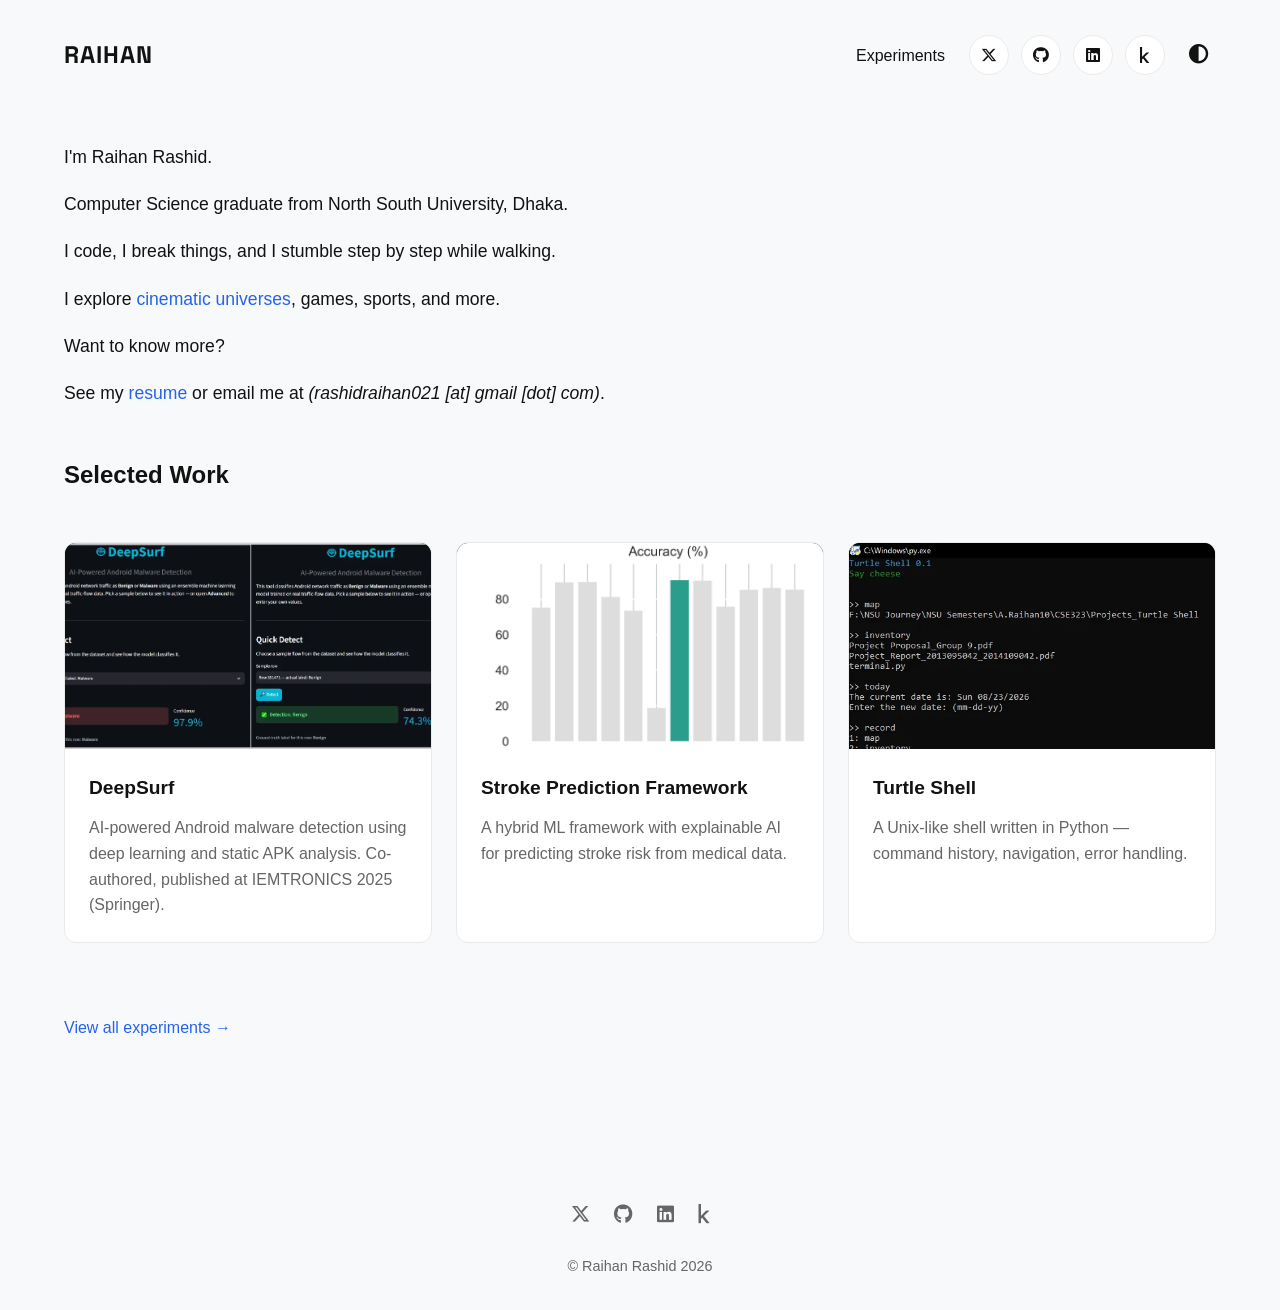
==== index.html @ 79a95715 "Fix mobile browsers forcing dark mode - Add color-scheme and theme-color meta tags (removed accident" ====
<!DOCTYPE html>
<html lang="en">
<head>
  <meta charset="UTF-8">
  <meta name="viewport" content="width=device-width, initial-scale=1.0, viewport-fit=cover">
  <title>Raihan Rashid</title>
  
  <!-- Preload important resources -->
  <link rel="preload" href="styles.css?v=3.4" as="style">
  <link rel="preload" href="script.js?v=3.4" as="script">
  
  <!-- Stylesheets -->
  <link rel="stylesheet" href="styles.css?v=3.4">
  <link rel="stylesheet" href="https://cdnjs.cloudflare.com/ajax/libs/font-awesome/6.5.0/css/all.min.css">
  <link rel="preconnect" href="https://fonts.googleapis.com">
  <link rel="preconnect" href="https://fonts.gstatic.com" crossorigin>
  <link href="https://fonts.googleapis.com/css2?family=Space+Grotesk:wght@500;700&display=swap" rel="stylesheet">
  
  <!-- Favicon -->
  <link rel="icon" href="tabphoto.ico" type="image/x-icon">
  
  <!-- Tell mobile browsers this site manages its own light/dark theme -->
  <meta name="color-scheme" content="light dark">
  <meta name="theme-color" id="themeColorMeta" content="#f8f9fa">
  
  <!-- Prevent telephone number detection -->
  <meta name="format-detection" content="telephone=no">
</head>
<body>
  <div class="space-bg" id="spaceBg"></div>
  
  <div class="container">
    <header>
      <div class="header-content">
        <div class="logo-wordmark" onclick="goToHome()">RAIHAN</div>
      </div>
      
      <div class="header-right">
        <nav class="desktop-nav">
          <a href="experiments.html" class="nav-link" data-value="Experiments">Experiments</a>
        </nav>
        
        <div class="header-controls">
          <div class="social-links-header">
            <a href="https://x.com/Obsraihan" target="_blank" class="social-link"><i class="fab fa-x-twitter"></i></a>
            <a href="https://github.com/rashidraihan" target="_blank" class="social-link"><i class="fab fa-github"></i></a>
            <a href="https://www.linkedin.com/in/rashidraihan021/" target="_blank" class="social-link"><i class="fab fa-linkedin"></i></a>
            <a href="https://kaggle.com/raihanrashid021" target="_blank" class="social-link"><i class="fab fa-kaggle"></i></a>
          </div>
          
          <div class="theme-toggle" onclick="toggleTheme()">
            <i class="fas fa-adjust"></i>
          </div>
          
          <div class="mobile-menu-toggle" onclick="toggleMobileMenu()">
            <span></span>
            <span></span>
          </div>
        </div>
      </div>
    </header>

    <div class="mobile-nav" id="mobileNav">
      <div class="mobile-nav-content">
        <a href="experiments.html" class="nav-link" data-value="Experiments">Experiments</a>
        
        <div class="mobile-nav-footer">
          <a href="https://x.com/Obsraihan" target="_blank" class="cartoon-icon"><i class="fab fa-x-twitter"></i></a>
          <a href="https://github.com/rashidraihan" target="_blank" class="cartoon-icon"><i class="fab fa-github"></i></a>
          <a href="https://www.linkedin.com/in/rashidraihan021/" target="_blank" class="cartoon-icon"><i class="fab fa-linkedin"></i></a>
          <a href="https://kaggle.com/raihanrashid021" target="_blank" class="cartoon-icon"><i class="fab fa-kaggle"></i></a>
        </div>
      </div>
    </div>

    <main>
      <div class="intro">
        <p>I'm Raihan Rashid.</p>
        <p>Computer Science graduate from North South University, Dhaka.</p>
        <p>I code, I break things, and I stumble step by step while walking.</p>
        <p>I explore <a href="https://letterboxd.com/Wraihentine/" target="_blank">cinematic universes</a>, games, sports, and more.</p>
        <p>Want to know more?</p> 
        <p>See my <a href="doc/rashid+raihan+resume.pdf">resume</a> or email me at <i>(rashidraihan021 [at] gmail [dot] com)</i>.</p>
      </div>

      <h2 class="section-title">Selected Work</h2>
      <div class="experiments-grid">
        <a href="https://github.com/rashidraihan/DeepSurf-AI-powered-Android-Malware-Detection" target="_blank" class="experiment-card">
          <div class="experiment-image"><img src="images/projects/deepsurf.png" alt="DeepSurf live demo detecting Android malware and benign traffic"></div>
          <div class="experiment-body">
            <h3 class="experiment-title">DeepSurf</h3>
            <p class="experiment-description">AI-powered Android malware detection using deep learning and static APK analysis. Co-authored, published at IEMTRONICS 2025 (Springer).</p>
          </div>
        </a>

        <a href="https://github.com/rashidraihan/Hybrid-Explainable-Framework-for-Stroke-Prediction" target="_blank" class="experiment-card">
          <div class="experiment-image"><img src="images/projects/stroke-prediction.png" alt="Model accuracy comparison chart for the stroke prediction framework"></div>
          <div class="experiment-body">
            <h3 class="experiment-title">Stroke Prediction Framework</h3>
            <p class="experiment-description">A hybrid ML framework with explainable AI for predicting stroke risk from medical data.</p>
          </div>
        </a>

        <a href="https://github.com/rashidraihan/Turtle-Shell" target="_blank" class="experiment-card">
          <div class="experiment-image"><img src="images/projects/turtle-shell.png" alt="Turtle Shell terminal session showing commands in use"></div>
          <div class="experiment-body">
            <h3 class="experiment-title">Turtle Shell</h3>
            <p class="experiment-description">A Unix-like shell written in Python — command history, navigation, error handling.</p>
          </div>
        </a>
      </div>
      <a href="experiments.html" class="view-all-link">View all experiments &rarr;</a>
    </main>
  </div>

  <footer>
    <div class="social-links-footer">
      <a href="https://x.com/Obsraihan" target="_blank" class="cartoon-icon"><i class="fab fa-x-twitter"></i></a>
      <a href="https://github.com/rashidraihan" target="_blank" class="cartoon-icon"><i class="fab fa-github"></i></a>
      <a href="https://www.linkedin.com/in/rashidraihan021/" target="_blank" class="cartoon-icon"><i class="fab fa-linkedin"></i></a>
      <a href="https://kaggle.com/raihanrashid021" target="_blank" class="cartoon-icon"><i class="fab fa-kaggle"></i></a>
    </div>
    <p>&copy; Raihan Rashid 2026</p>
  </footer>

  <script src="script.js?v=3.4"></script>
</body>
</html>
---- styles.css ----
:root {
  --light-bg: #f8f9fa;
  --dark-bg: #0a0a14;
  --light-text: #121212;
  --dark-text: #e0e0e0;
  --accent: #2563eb;
  --accent-dark: #3dd68c;
  --card-light: #ffffff;
  --card-dark: #151522;
  --transition: all 0.3s ease;
}

* {
  margin: 0;
  padding: 0;
  box-sizing: border-box;
}

body {
  font-family: 'Inter', -apple-system, BlinkMacSystemFont, 'Segoe UI', Roboto, sans-serif;
  background-color: var(--light-bg);
  color: var(--light-text);
  transition: var(--transition);
  line-height: 1.6;
  overflow-x: hidden;
}

body.dark {
  background-color: var(--dark-bg);
  color: var(--dark-text);
}

.container {
  max-width: 1200px;
  margin: 0 auto;
  padding: 0 1.5rem;
}

/* Header */
header {
  display: flex;
  justify-content: space-between;
  align-items: center;
  padding: 2rem 0;
  position: relative;
}

.header-content {
  display: flex;
  align-items: center;
  gap: 1.5rem;
}

.logo-wordmark {
  font-family: 'Space Grotesk', -apple-system, sans-serif;
  font-size: 1.5rem;
  font-weight: 700;
  letter-spacing: 0.04em;
  cursor: pointer;
  color: var(--light-text);
  transition: var(--transition);
}

body.dark .logo-wordmark {
  color: var(--dark-text);
}

.logo-wordmark:hover {
  color: var(--accent);
}

body.dark .logo-wordmark:hover {
  color: var(--accent-dark);
}

.name-title h1 {
  font-size: 1.8rem;
  font-weight: 700;
  margin-bottom: 0.25rem;
}

.name-title p {
  font-family: 'Fira Code', monospace;
  color: #666;
  font-size: 0.9rem;
}

body.dark .name-title p {
  color: #aaa;
}

.header-right {
  display: flex;
  align-items: center;
  gap: 1.5rem;
}

/* Desktop Navigation */
.desktop-nav {
  display: flex;
  gap: 1.5rem;
}

.desktop-nav .nav-link {
  text-decoration: none;
  color: var(--light-text);
  font-weight: 500;
  transition: var(--transition);
  position: relative;
  padding: 0.5rem 0;
  min-width: 80px;
  text-align: center;
  display: inline-block;
}

body.dark .desktop-nav .nav-link {
  color: var(--dark-text);
}

.desktop-nav .nav-link:after {
  content: '';
  position: absolute;
  bottom: 0;
  left: 0;
  width: 0;
  height: 2px;
  background-color: var(--accent);
  transition: var(--transition);
}

body.dark .desktop-nav .nav-link:after {
  background-color: var(--accent-dark);
}

.desktop-nav .nav-link:hover:after {
  width: 100%;
}

/* Active page indicator */
.desktop-nav .nav-link.active {
  color: var(--accent) !important;
}

body.dark .desktop-nav .nav-link.active {
  color: var(--accent-dark) !important;
}

.desktop-nav .nav-link.active:after {
  width: 100% !important;
}

/* Header Controls */
.header-controls {
  display: flex;
  align-items: center;
  gap: 1rem;
}

.social-links-header {
  display: flex;
  gap: 0.75rem;
}

.mobile-menu-toggle {
  display: none;
  cursor: pointer;
  flex-direction: column;
  justify-content: center;
  gap: 5px;
  width: 24px;
  height: 24px;
  position: relative;
  z-index: 1001;
}

.mobile-menu-toggle span {
  display: block;
  height: 2px;
  width: 100%;
  background-color: var(--light-text);
  transition: var(--transition);
  transform-origin: center;
}

body.dark .mobile-menu-toggle span {
  background-color: var(--dark-text);
}

.mobile-menu-toggle.active span:nth-child(1) {
  transform: translateY(7px) rotate(45deg);
}

.mobile-menu-toggle.active span:nth-child(2) {
  transform: translateY(-7px) rotate(-45deg);
}

/* Mobile Navigation */
.mobile-nav {
  display: none;
  position: fixed;
  top: 0;
  left: 0;
  width: 100%;
  height: 100%;
  background-color: var(--card-light);
  z-index: 999;
  flex-direction: column;
  justify-content: center;
  align-items: center;
  padding: 2rem;
}

body.dark .mobile-nav {
  background-color: #000;
}

.mobile-nav.active {
  display: flex;
}

.mobile-nav-content {
  display: flex;
  flex-direction: column;
  gap: 2.5rem;
  text-align: center;
  width: 100%;
  max-width: 300px;
}

.mobile-nav .nav-link {
  font-size: 1.8rem;
  font-weight: 600;
  text-decoration: none;
  color: var(--light-text);
  transition: var(--transition);
  padding: 1rem 2rem;
  position: relative;
}

body.dark .mobile-nav .nav-link {
  color: var(--dark-text);
}

.mobile-nav .nav-link:hover {
  color: var(--accent);
}

body.dark .mobile-nav .nav-link:hover {
  color: var(--accent-dark);
}

.mobile-nav-footer {
  display: flex;
  justify-content: center;
  gap: 1.5rem;
  margin-top: 3rem;
  padding-top: 2rem;
  border-top: 1px solid #eaeaea;
  width: 100%;
  max-width: 300px;
}

body.dark .mobile-nav-footer {
  border-top: 1px solid #333;
}

.mobile-nav-footer a {
  color: #666;
  font-size: 1.5rem;
  text-decoration: none;
  transition: var(--transition);
}

body.dark .mobile-nav-footer a {
  color: #888;
}

.mobile-nav-footer a:hover {
  color: var(--accent);
}

body.dark .mobile-nav-footer a:hover {
  color: var(--accent-dark);
}

/* Theme Toggle */
.theme-toggle {
  cursor: pointer;
  font-size: 1.2rem;
  padding: 0.5rem;
  border-radius: 50%;
  transition: var(--transition);
}

.theme-toggle:hover {
  background-color: rgba(0, 0, 0, 0.05);
}

body.dark .theme-toggle:hover {
  background-color: rgba(255, 255, 255, 0.05);
}

/* Main content */
main {
  padding: 2rem 0;
  min-height: 60vh;
}

.intro {
  max-width: 700px;
  margin-bottom: 3rem;
}

.intro p {
  margin-bottom: 1.2rem;
  font-size: 1.1rem;
}

.intro a {
  color: var(--accent);
  text-decoration: none;
  transition: var(--transition);
  position: relative;
}

body.dark .intro a {
  color: var(--accent-dark);
}

.intro a:after {
  content: '';
  position: absolute;
  bottom: -2px;
  left: 0;
  width: 0;
  height: 1px;
  background-color: var(--accent);
  transition: var(--transition);
}

body.dark .intro a:after {
  background-color: var(--accent-dark);
}

.intro a:hover:after {
  width: 100%;
}

/* Social links */
.social-links-header .social-link {
  display: flex;
  align-items: center;
  justify-content: center;
  width: 40px;
  height: 40px;
  border-radius: 50%;
  background-color: var(--card-light);
  color: var(--light-text);
  transition: var(--transition);
  text-decoration: none;
  border: 1px solid #eaeaea;
}

body.dark .social-links-header .social-link {
  background-color: var(--card-dark);
  border-color: #2a2a3a;
  color: var(--dark-text);
}

.social-links-header .social-link:hover {
  transform: translateY(-2px);
  background-color: var(--accent-dark);
  color: white;
  border-color: var(--accent-dark);
}

body.dark .social-links-header .social-link:hover {
  background-color: var(--accent);
  border-color: var(--accent);
}

/* Footer */
footer {
  text-align: center;
  padding: 2rem 0;
  margin-top: 4rem;
  color: #666;
  font-size: 0.9rem;
}

body.dark footer {
  color: #888;
}

.social-links-footer {
  display: flex;
  justify-content: center;
  gap: 1.5rem;
  margin-bottom: 1.5rem;
}

/* Footer social links (no transitions, no borders) */
.social-links-footer a {
  color: #666;
  font-size: 1.2rem;
  text-decoration: none;
}

body.dark .social-links-footer a {
  color: #888;
}

.social-links-footer a:hover {
  color: var(--accent);
}

body.dark .social-links-footer a:hover {
  color: var(--accent-dark);
}

/* Space background elements */
.space-bg {
  position: fixed;
  top: 0;
  left: 0;
  width: 100%;
  height: 100%;
  z-index: -1;
  pointer-events: none;
}

.star {
  position: absolute;
  background-color: white;
  border-radius: 50%;
  opacity: 0;
  animation: twinkle 5s infinite;
}

body.dark .star {
  opacity: 0.3;
}

@keyframes twinkle {
  0%, 100% { opacity: 0.15; }
  50% { opacity: 0.6; }
}

/* Homepage Selected Work section */
.section-title {
  font-size: 1.5rem;
  font-weight: 600;
  margin-bottom: 1.5rem;
}

.view-all-link {
  display: inline-block;
  margin-top: 1.5rem;
  margin-bottom: 2rem;
  color: var(--accent);
  text-decoration: none;
  font-weight: 500;
  transition: var(--transition);
}

body.dark .view-all-link {
  color: var(--accent-dark);
}

.view-all-link:hover {
  opacity: 0.75;
}

/* Page title styles */
.page-title {
  font-size: 2.5rem;
  font-weight: 700;
  margin-bottom: 2rem;
  position: relative;
  display: inline-block;
}

.page-title:after {
  content: '';
  position: absolute;
  bottom: -10px;
  left: 0;
  width: 60%;
  height: 4px;
  background-color: var(--accent);
  border-radius: 2px;
}

body.dark .page-title:after {
  background-color: var(--accent-dark);
}

/* Column page styles */
.column-posts {
  display: flex;
  flex-direction: column;
  gap: 2rem;
  margin: 2rem 0;
}

.column-post {
  background-color: var(--card-light);
  border-radius: 12px;
  padding: 2rem;
  transition: var(--transition);
  border: 1px solid #eaeaea;
}

body.dark .column-post {
  background-color: var(--card-dark);
  border-color: #2a2a3a;
}

.column-post:hover {
  transform: translateY(-3px);
  box-shadow: 0 5px 15px rgba(0, 0, 0, 0.1);
}

body.dark .column-post:hover {
  box-shadow: 0 5px 15px rgba(0, 0, 0, 0.3);
}

.column-title {
  font-size: 1.4rem;
  font-weight: 600;
  margin-bottom: 0.5rem;
  color: var(--accent);
}

body.dark .column-title {
  color: var(--accent-dark);
}

.column-date {
  color: #666;
  font-size: 0.9rem;
  margin-bottom: 1rem;
}

body.dark .column-date {
  color: #aaa;
}

.column-excerpt {
  line-height: 1.6;
  color: var(--light-text);
}

body.dark .column-excerpt {
  color: var(--dark-text);
}

/* Experiments grid */
.experiments-grid {
  display: grid;
  grid-template-columns: repeat(auto-fill, minmax(300px, 1fr));
  gap: 1.5rem;
  margin: 3rem 0;
}

.experiment-card {
  background-color: var(--card-light);
  border-radius: 12px;
  padding: 0;
  overflow: hidden;
  transition: var(--transition);
  text-decoration: none;
  color: inherit;
  border: 1px solid #eaeaea;
  display: flex;
  flex-direction: column;
  height: 100%;
}

body.dark .experiment-card {
  background-color: var(--card-dark);
  border-color: #2a2a3a;
}

.experiment-card:hover {
  transform: translateY(-5px);
  box-shadow: 0 10px 25px rgba(0, 0, 0, 0.1);
  border-color: var(--accent);
}

body.dark .experiment-card:hover {
  box-shadow: 0 10px 25px rgba(0, 0, 0, 0.3);
  border-color: var(--accent-dark);
}

.experiment-image {
  width: 100%;
  aspect-ratio: 16 / 9;
  overflow: hidden;
  background-color: #111;
  flex-shrink: 0;
}

.experiment-image img {
  width: 100%;
  height: 100%;
  object-fit: cover;
  object-position: top;
  display: block;
  transition: var(--transition);
}

.experiment-card:hover .experiment-image img {
  transform: scale(1.04);
}

.experiment-body {
  padding: 1.5rem;
  display: flex;
  flex-direction: column;
  flex-grow: 1;
}

.experiment-title {
  font-size: 1.2rem;
  font-weight: 600;
  margin-bottom: 0.75rem;
}

.experiment-description {
  color: #666;
  flex-grow: 1;
}

body.dark .experiment-description {
  color: #aaa;
}

/* Contact page styles */
.contact-content {
  display: grid;
  grid-template-columns: 1fr 1fr;
  gap: 3rem;
  margin: 2rem 0;
}

.contact-info h2,
.contact-form h2 {
  font-size: 1.5rem;
  margin-bottom: 1.5rem;
  color: var(--accent);
}

body.dark .contact-info h2,
body.dark .contact-form h2 {
  color: var(--accent-dark);
}

.contact-details {
  display: flex;
  flex-direction: column;
  gap: 1.5rem;
}

.contact-item {
  display: flex;
  align-items: center;
  gap: 1rem;
}

.contact-item i {
  font-size: 1.2rem;
  width: 24px;
  color: var(--accent);
}

body.dark .contact-item i {
  color: var(--accent-dark);
}

.contact-item a {
  color: var(--accent);
  text-decoration: none;
}

body.dark .contact-item a {
  color: var(--accent-dark);
}

.contact-item a:hover {
  text-decoration: underline;
}

.form-group {
  margin-bottom: 1.5rem;
}

.form-group label {
  display: block;
  margin-bottom: 0.5rem;
  font-weight: 500;
}

.form-group input,
.form-group textarea {
  width: 100%;
  padding: 0.75rem;
  border: 1px solid #ddd;
  border-radius: 6px;
  font-family: inherit;
  font-size: 1rem;
  transition: var(--transition);
}

body.dark .form-group input,
body.dark .form-group textarea {
  border-color: #2a2a3a;
  background-color: var(--card-dark);
  color: var(--dark-text);
}

.form-group input:focus,
.form-group textarea:focus {
  outline: none;
  border-color: var(--accent);
  box-shadow: 0 0 0 3px rgba(37, 99, 235, 0.1);
}

body.dark .form-group input:focus,
body.dark .form-group textarea:focus {
  border-color: var(--accent-dark);
  box-shadow: 0 0 0 3px rgba(61, 214, 140, 0.2);
}

.submit-btn {
  background-color: var(--accent);
  color: white;
  padding: 0.75rem 2rem;
  border: none;
  border-radius: 6px;
  font-size: 1rem;
  font-weight: 500;
  cursor: pointer;
  transition: var(--transition);
}

body.dark .submit-btn {
  background-color: var(--accent-dark);
}

.submit-btn:hover {
  transform: translateY(-2px);
  box-shadow: 0 4px 12px rgba(37, 99, 235, 0.2);
}

body.dark .submit-btn:hover {
  box-shadow: 0 4px 12px rgba(61, 214, 140, 0.3);
}

/* Active page indicator for desktop navigation */
.desktop-nav .nav-link.active {
  color: var(--accent) !important;
}

body.dark .desktop-nav .nav-link.active {
  color: var(--accent-dark) !important;
}

.desktop-nav .nav-link.active:after {
  width: 100% !important;
}

/* Fixed width for nav links to prevent layout shifting */
.desktop-nav .nav-link {
  min-width: 80px;
  text-align: center;
  display: inline-block;
}

/* Fixed navigation glitch animation */
.nav-link {
  position: relative;
  min-width: 80px;
  text-align: center;
  display: inline-block;
}

.nav-link .glitch-overlay {
  position: absolute;
  top: 0;
  left: 0;
  width: 100%;
  height: 100%;
  background-color: var(--card-light);
  display: flex;
  align-items: center;
  justify-content: center;
  opacity: 0;
  transition: opacity 0.3s ease;
  pointer-events: none;
}

body.dark .nav-link .glitch-overlay {
  background-color: var(--dark-bg);
}

.nav-link:hover .glitch-overlay {
  opacity: 1;
}

/* Responsive design */
@media (max-width: 768px) {
  header {
    flex-direction: row;
    align-items: center;
    gap: 0;
  }
  
  .header-content {
    flex-direction: row;
    align-items: center;
    gap: 1rem;
    flex: 1;
  }
  
  .header-right {
    width: auto;
    justify-content: flex-end;
  }
  
  .desktop-nav {
    display: none;
  }
  
  .social-links-header {
    display: none;
  }
  
  .header-controls {
    display: flex;
    align-items: center;
    gap: 0.75rem;
    order: 3;
    margin-left: auto;
  }
  
  .theme-toggle {
    order: 1;
  }
  
  .mobile-menu-toggle {
    display: flex;
    order: 2;
    margin-left: 1rem;
  }
  
  .name-title h1 {
    font-size: 1.6rem;
  }
  
  .logo-wordmark {
    font-size: 1.25rem;
  }
  
  .page-title {
    font-size: 2rem;
  }
  
  .experiments-grid,
  .column-posts {
    grid-template-columns: 1fr;
  }
  
  .intro p {
    font-size: 1rem;
  }
  
  .mobile-nav .nav-link {
    font-size: 1.5rem;
  }
  
  .social-links-footer {
    gap: 1rem;
  }
  
  .social-links-footer a {
    font-size: 1.1rem;
  }
  
  .mobile-nav-footer a {
    font-size: 1.3rem;
  }
  
  .contact-content {
    grid-template-columns: 1fr;
    gap: 2rem;
  }
  
  .column-post {
    padding: 1.5rem;
  }
}

@media (max-width: 480px) {
  .container {
    padding: 0 1rem;
  }
  
  .header-content {
    gap: 0.75rem;
  }
}
---- styles.css ----
:root {
  --light-bg: #f8f9fa;
  --dark-bg: #0a0a14;
  --light-text: #121212;
  --dark-text: #e0e0e0;
  --accent: #2563eb;
  --accent-dark: #3dd68c;
  --card-light: #ffffff;
  --card-dark: #151522;
  --transition: all 0.3s ease;
}

* {
  margin: 0;
  padding: 0;
  box-sizing: border-box;
}

body {
  font-family: 'Inter', -apple-system, BlinkMacSystemFont, 'Segoe UI', Roboto, sans-serif;
  background-color: var(--light-bg);
  color: var(--light-text);
  transition: var(--transition);
  line-height: 1.6;
  overflow-x: hidden;
}

body.dark {
  background-color: var(--dark-bg);
  color: var(--dark-text);
}

.container {
  max-width: 1200px;
  margin: 0 auto;
  padding: 0 1.5rem;
}

/* Header */
header {
  display: flex;
  justify-content: space-between;
  align-items: center;
  padding: 2rem 0;
  position: relative;
}

.header-content {
  display: flex;
  align-items: center;
  gap: 1.5rem;
}

.logo-wordmark {
  font-family: 'Space Grotesk', -apple-system, sans-serif;
  font-size: 1.5rem;
  font-weight: 700;
  letter-spacing: 0.04em;
  cursor: pointer;
  color: var(--light-text);
  transition: var(--transition);
}

body.dark .logo-wordmark {
  color: var(--dark-text);
}

.logo-wordmark:hover {
  color: var(--accent);
}

body.dark .logo-wordmark:hover {
  color: var(--accent-dark);
}

.name-title h1 {
  font-size: 1.8rem;
  font-weight: 700;
  margin-bottom: 0.25rem;
}

.name-title p {
  font-family: 'Fira Code', monospace;
  color: #666;
  font-size: 0.9rem;
}

body.dark .name-title p {
  color: #aaa;
}

.header-right {
  display: flex;
  align-items: center;
  gap: 1.5rem;
}

/* Desktop Navigation */
.desktop-nav {
  display: flex;
  gap: 1.5rem;
}

.desktop-nav .nav-link {
  text-decoration: none;
  color: var(--light-text);
  font-weight: 500;
  transition: var(--transition);
  position: relative;
  padding: 0.5rem 0;
  min-width: 80px;
  text-align: center;
  display: inline-block;
}

body.dark .desktop-nav .nav-link {
  color: var(--dark-text);
}

.desktop-nav .nav-link:after {
  content: '';
  position: absolute;
  bottom: 0;
  left: 0;
  width: 0;
  height: 2px;
  background-color: var(--accent);
  transition: var(--transition);
}

body.dark .desktop-nav .nav-link:after {
  background-color: var(--accent-dark);
}

.desktop-nav .nav-link:hover:after {
  width: 100%;
}

/* Active page indicator */
.desktop-nav .nav-link.active {
  color: var(--accent) !important;
}

body.dark .desktop-nav .nav-link.active {
  color: var(--accent-dark) !important;
}

.desktop-nav .nav-link.active:after {
  width: 100% !important;
}

/* Header Controls */
.header-controls {
  display: flex;
  align-items: center;
  gap: 1rem;
}

.social-links-header {
  display: flex;
  gap: 0.75rem;
}

.mobile-menu-toggle {
  display: none;
  cursor: pointer;
  flex-direction: column;
  justify-content: center;
  gap: 5px;
  width: 24px;
  height: 24px;
  position: relative;
  z-index: 1001;
}

.mobile-menu-toggle span {
  display: block;
  height: 2px;
  width: 100%;
  background-color: var(--light-text);
  transition: var(--transition);
  transform-origin: center;
}

body.dark .mobile-menu-toggle span {
  background-color: var(--dark-text);
}

.mobile-menu-toggle.active span:nth-child(1) {
  transform: translateY(7px) rotate(45deg);
}

.mobile-menu-toggle.active span:nth-child(2) {
  transform: translateY(-7px) rotate(-45deg);
}

/* Mobile Navigation */
.mobile-nav {
  display: none;
  position: fixed;
  top: 0;
  left: 0;
  width: 100%;
  height: 100%;
  background-color: var(--card-light);
  z-index: 999;
  flex-direction: column;
  justify-content: center;
  align-items: center;
  padding: 2rem;
}

body.dark .mobile-nav {
  background-color: #000;
}

.mobile-nav.active {
  display: flex;
}

.mobile-nav-content {
  display: flex;
  flex-direction: column;
  gap: 2.5rem;
  text-align: center;
  width: 100%;
  max-width: 300px;
}

.mobile-nav .nav-link {
  font-size: 1.8rem;
  font-weight: 600;
  text-decoration: none;
  color: var(--light-text);
  transition: var(--transition);
  padding: 1rem 2rem;
  position: relative;
}

body.dark .mobile-nav .nav-link {
  color: var(--dark-text);
}

.mobile-nav .nav-link:hover {
  color: var(--accent);
}

body.dark .mobile-nav .nav-link:hover {
  color: var(--accent-dark);
}

.mobile-nav-footer {
  display: flex;
  justify-content: center;
  gap: 1.5rem;
  margin-top: 3rem;
  padding-top: 2rem;
  border-top: 1px solid #eaeaea;
  width: 100%;
  max-width: 300px;
}

body.dark .mobile-nav-footer {
  border-top: 1px solid #333;
}

.mobile-nav-footer a {
  color: #666;
  font-size: 1.5rem;
  text-decoration: none;
  transition: var(--transition);
}

body.dark .mobile-nav-footer a {
  color: #888;
}

.mobile-nav-footer a:hover {
  color: var(--accent);
}

body.dark .mobile-nav-footer a:hover {
  color: var(--accent-dark);
}

/* Theme Toggle */
.theme-toggle {
  cursor: pointer;
  font-size: 1.2rem;
  padding: 0.5rem;
  border-radius: 50%;
  transition: var(--transition);
}

.theme-toggle:hover {
  background-color: rgba(0, 0, 0, 0.05);
}

body.dark .theme-toggle:hover {
  background-color: rgba(255, 255, 255, 0.05);
}

/* Main content */
main {
  padding: 2rem 0;
  min-height: 60vh;
}

.intro {
  max-width: 700px;
  margin-bottom: 3rem;
}

.intro p {
  margin-bottom: 1.2rem;
  font-size: 1.1rem;
}

.intro a {
  color: var(--accent);
  text-decoration: none;
  transition: var(--transition);
  position: relative;
}

body.dark .intro a {
  color: var(--accent-dark);
}

.intro a:after {
  content: '';
  position: absolute;
  bottom: -2px;
  left: 0;
  width: 0;
  height: 1px;
  background-color: var(--accent);
  transition: var(--transition);
}

body.dark .intro a:after {
  background-color: var(--accent-dark);
}

.intro a:hover:after {
  width: 100%;
}

/* Social links */
.social-links-header .social-link {
  display: flex;
  align-items: center;
  justify-content: center;
  width: 40px;
  height: 40px;
  border-radius: 50%;
  background-color: var(--card-light);
  color: var(--light-text);
  transition: var(--transition);
  text-decoration: none;
  border: 1px solid #eaeaea;
}

body.dark .social-links-header .social-link {
  background-color: var(--card-dark);
  border-color: #2a2a3a;
  color: var(--dark-text);
}

.social-links-header .social-link:hover {
  transform: translateY(-2px);
  background-color: var(--accent-dark);
  color: white;
  border-color: var(--accent-dark);
}

body.dark .social-links-header .social-link:hover {
  background-color: var(--accent);
  border-color: var(--accent);
}

/* Footer */
footer {
  text-align: center;
  padding: 2rem 0;
  margin-top: 4rem;
  color: #666;
  font-size: 0.9rem;
}

body.dark footer {
  color: #888;
}

.social-links-footer {
  display: flex;
  justify-content: center;
  gap: 1.5rem;
  margin-bottom: 1.5rem;
}

/* Footer social links (no transitions, no borders) */
.social-links-footer a {
  color: #666;
  font-size: 1.2rem;
  text-decoration: none;
}

body.dark .social-links-footer a {
  color: #888;
}

.social-links-footer a:hover {
  color: var(--accent);
}

body.dark .social-links-footer a:hover {
  color: var(--accent-dark);
}

/* Space background elements */
.space-bg {
  position: fixed;
  top: 0;
  left: 0;
  width: 100%;
  height: 100%;
  z-index: -1;
  pointer-events: none;
}

.star {
  position: absolute;
  background-color: white;
  border-radius: 50%;
  opacity: 0;
  animation: twinkle 5s infinite;
}

body.dark .star {
  opacity: 0.3;
}

@keyframes twinkle {
  0%, 100% { opacity: 0.15; }
  50% { opacity: 0.6; }
}

/* Homepage Selected Work section */
.section-title {
  font-size: 1.5rem;
  font-weight: 600;
  margin-bottom: 1.5rem;
}

.view-all-link {
  display: inline-block;
  margin-top: 1.5rem;
  margin-bottom: 2rem;
  color: var(--accent);
  text-decoration: none;
  font-weight: 500;
  transition: var(--transition);
}

body.dark .view-all-link {
  color: var(--accent-dark);
}

.view-all-link:hover {
  opacity: 0.75;
}

/* Page title styles */
.page-title {
  font-size: 2.5rem;
  font-weight: 700;
  margin-bottom: 2rem;
  position: relative;
  display: inline-block;
}

.page-title:after {
  content: '';
  position: absolute;
  bottom: -10px;
  left: 0;
  width: 60%;
  height: 4px;
  background-color: var(--accent);
  border-radius: 2px;
}

body.dark .page-title:after {
  background-color: var(--accent-dark);
}

/* Column page styles */
.column-posts {
  display: flex;
  flex-direction: column;
  gap: 2rem;
  margin: 2rem 0;
}

.column-post {
  background-color: var(--card-light);
  border-radius: 12px;
  padding: 2rem;
  transition: var(--transition);
  border: 1px solid #eaeaea;
}

body.dark .column-post {
  background-color: var(--card-dark);
  border-color: #2a2a3a;
}

.column-post:hover {
  transform: translateY(-3px);
  box-shadow: 0 5px 15px rgba(0, 0, 0, 0.1);
}

body.dark .column-post:hover {
  box-shadow: 0 5px 15px rgba(0, 0, 0, 0.3);
}

.column-title {
  font-size: 1.4rem;
  font-weight: 600;
  margin-bottom: 0.5rem;
  color: var(--accent);
}

body.dark .column-title {
  color: var(--accent-dark);
}

.column-date {
  color: #666;
  font-size: 0.9rem;
  margin-bottom: 1rem;
}

body.dark .column-date {
  color: #aaa;
}

.column-excerpt {
  line-height: 1.6;
  color: var(--light-text);
}

body.dark .column-excerpt {
  color: var(--dark-text);
}

/* Experiments grid */
.experiments-grid {
  display: grid;
  grid-template-columns: repeat(auto-fill, minmax(300px, 1fr));
  gap: 1.5rem;
  margin: 3rem 0;
}

.experiment-card {
  background-color: var(--card-light);
  border-radius: 12px;
  padding: 0;
  overflow: hidden;
  transition: var(--transition);
  text-decoration: none;
  color: inherit;
  border: 1px solid #eaeaea;
  display: flex;
  flex-direction: column;
  height: 100%;
}

body.dark .experiment-card {
  background-color: var(--card-dark);
  border-color: #2a2a3a;
}

.experiment-card:hover {
  transform: translateY(-5px);
  box-shadow: 0 10px 25px rgba(0, 0, 0, 0.1);
  border-color: var(--accent);
}

body.dark .experiment-card:hover {
  box-shadow: 0 10px 25px rgba(0, 0, 0, 0.3);
  border-color: var(--accent-dark);
}

.experiment-image {
  width: 100%;
  aspect-ratio: 16 / 9;
  overflow: hidden;
  background-color: #111;
  flex-shrink: 0;
}

.experiment-image img {
  width: 100%;
  height: 100%;
  object-fit: cover;
  object-position: top;
  display: block;
  transition: var(--transition);
}

.experiment-card:hover .experiment-image img {
  transform: scale(1.04);
}

.experiment-body {
  padding: 1.5rem;
  display: flex;
  flex-direction: column;
  flex-grow: 1;
}

.experiment-title {
  font-size: 1.2rem;
  font-weight: 600;
  margin-bottom: 0.75rem;
}

.experiment-description {
  color: #666;
  flex-grow: 1;
}

body.dark .experiment-description {
  color: #aaa;
}

/* Contact page styles */
.contact-content {
  display: grid;
  grid-template-columns: 1fr 1fr;
  gap: 3rem;
  margin: 2rem 0;
}

.contact-info h2,
.contact-form h2 {
  font-size: 1.5rem;
  margin-bottom: 1.5rem;
  color: var(--accent);
}

body.dark .contact-info h2,
body.dark .contact-form h2 {
  color: var(--accent-dark);
}

.contact-details {
  display: flex;
  flex-direction: column;
  gap: 1.5rem;
}

.contact-item {
  display: flex;
  align-items: center;
  gap: 1rem;
}

.contact-item i {
  font-size: 1.2rem;
  width: 24px;
  color: var(--accent);
}

body.dark .contact-item i {
  color: var(--accent-dark);
}

.contact-item a {
  color: var(--accent);
  text-decoration: none;
}

body.dark .contact-item a {
  color: var(--accent-dark);
}

.contact-item a:hover {
  text-decoration: underline;
}

.form-group {
  margin-bottom: 1.5rem;
}

.form-group label {
  display: block;
  margin-bottom: 0.5rem;
  font-weight: 500;
}

.form-group input,
.form-group textarea {
  width: 100%;
  padding: 0.75rem;
  border: 1px solid #ddd;
  border-radius: 6px;
  font-family: inherit;
  font-size: 1rem;
  transition: var(--transition);
}

body.dark .form-group input,
body.dark .form-group textarea {
  border-color: #2a2a3a;
  background-color: var(--card-dark);
  color: var(--dark-text);
}

.form-group input:focus,
.form-group textarea:focus {
  outline: none;
  border-color: var(--accent);
  box-shadow: 0 0 0 3px rgba(37, 99, 235, 0.1);
}

body.dark .form-group input:focus,
body.dark .form-group textarea:focus {
  border-color: var(--accent-dark);
  box-shadow: 0 0 0 3px rgba(61, 214, 140, 0.2);
}

.submit-btn {
  background-color: var(--accent);
  color: white;
  padding: 0.75rem 2rem;
  border: none;
  border-radius: 6px;
  font-size: 1rem;
  font-weight: 500;
  cursor: pointer;
  transition: var(--transition);
}

body.dark .submit-btn {
  background-color: var(--accent-dark);
}

.submit-btn:hover {
  transform: translateY(-2px);
  box-shadow: 0 4px 12px rgba(37, 99, 235, 0.2);
}

body.dark .submit-btn:hover {
  box-shadow: 0 4px 12px rgba(61, 214, 140, 0.3);
}

/* Active page indicator for desktop navigation */
.desktop-nav .nav-link.active {
  color: var(--accent) !important;
}

body.dark .desktop-nav .nav-link.active {
  color: var(--accent-dark) !important;
}

.desktop-nav .nav-link.active:after {
  width: 100% !important;
}

/* Fixed width for nav links to prevent layout shifting */
.desktop-nav .nav-link {
  min-width: 80px;
  text-align: center;
  display: inline-block;
}

/* Fixed navigation glitch animation */
.nav-link {
  position: relative;
  min-width: 80px;
  text-align: center;
  display: inline-block;
}

.nav-link .glitch-overlay {
  position: absolute;
  top: 0;
  left: 0;
  width: 100%;
  height: 100%;
  background-color: var(--card-light);
  display: flex;
  align-items: center;
  justify-content: center;
  opacity: 0;
  transition: opacity 0.3s ease;
  pointer-events: none;
}

body.dark .nav-link .glitch-overlay {
  background-color: var(--dark-bg);
}

.nav-link:hover .glitch-overlay {
  opacity: 1;
}

/* Responsive design */
@media (max-width: 768px) {
  header {
    flex-direction: row;
    align-items: center;
    gap: 0;
  }
  
  .header-content {
    flex-direction: row;
    align-items: center;
    gap: 1rem;
    flex: 1;
  }
  
  .header-right {
    width: auto;
    justify-content: flex-end;
  }
  
  .desktop-nav {
    display: none;
  }
  
  .social-links-header {
    display: none;
  }
  
  .header-controls {
    display: flex;
    align-items: center;
    gap: 0.75rem;
    order: 3;
    margin-left: auto;
  }
  
  .theme-toggle {
    order: 1;
  }
  
  .mobile-menu-toggle {
    display: flex;
    order: 2;
    margin-left: 1rem;
  }
  
  .name-title h1 {
    font-size: 1.6rem;
  }
  
  .logo-wordmark {
    font-size: 1.25rem;
  }
  
  .page-title {
    font-size: 2rem;
  }
  
  .experiments-grid,
  .column-posts {
    grid-template-columns: 1fr;
  }
  
  .intro p {
    font-size: 1rem;
  }
  
  .mobile-nav .nav-link {
    font-size: 1.5rem;
  }
  
  .social-links-footer {
    gap: 1rem;
  }
  
  .social-links-footer a {
    font-size: 1.1rem;
  }
  
  .mobile-nav-footer a {
    font-size: 1.3rem;
  }
  
  .contact-content {
    grid-template-columns: 1fr;
    gap: 2rem;
  }
  
  .column-post {
    padding: 1.5rem;
  }
}

@media (max-width: 480px) {
  .container {
    padding: 0 1rem;
  }
  
  .header-content {
    gap: 0.75rem;
  }
}
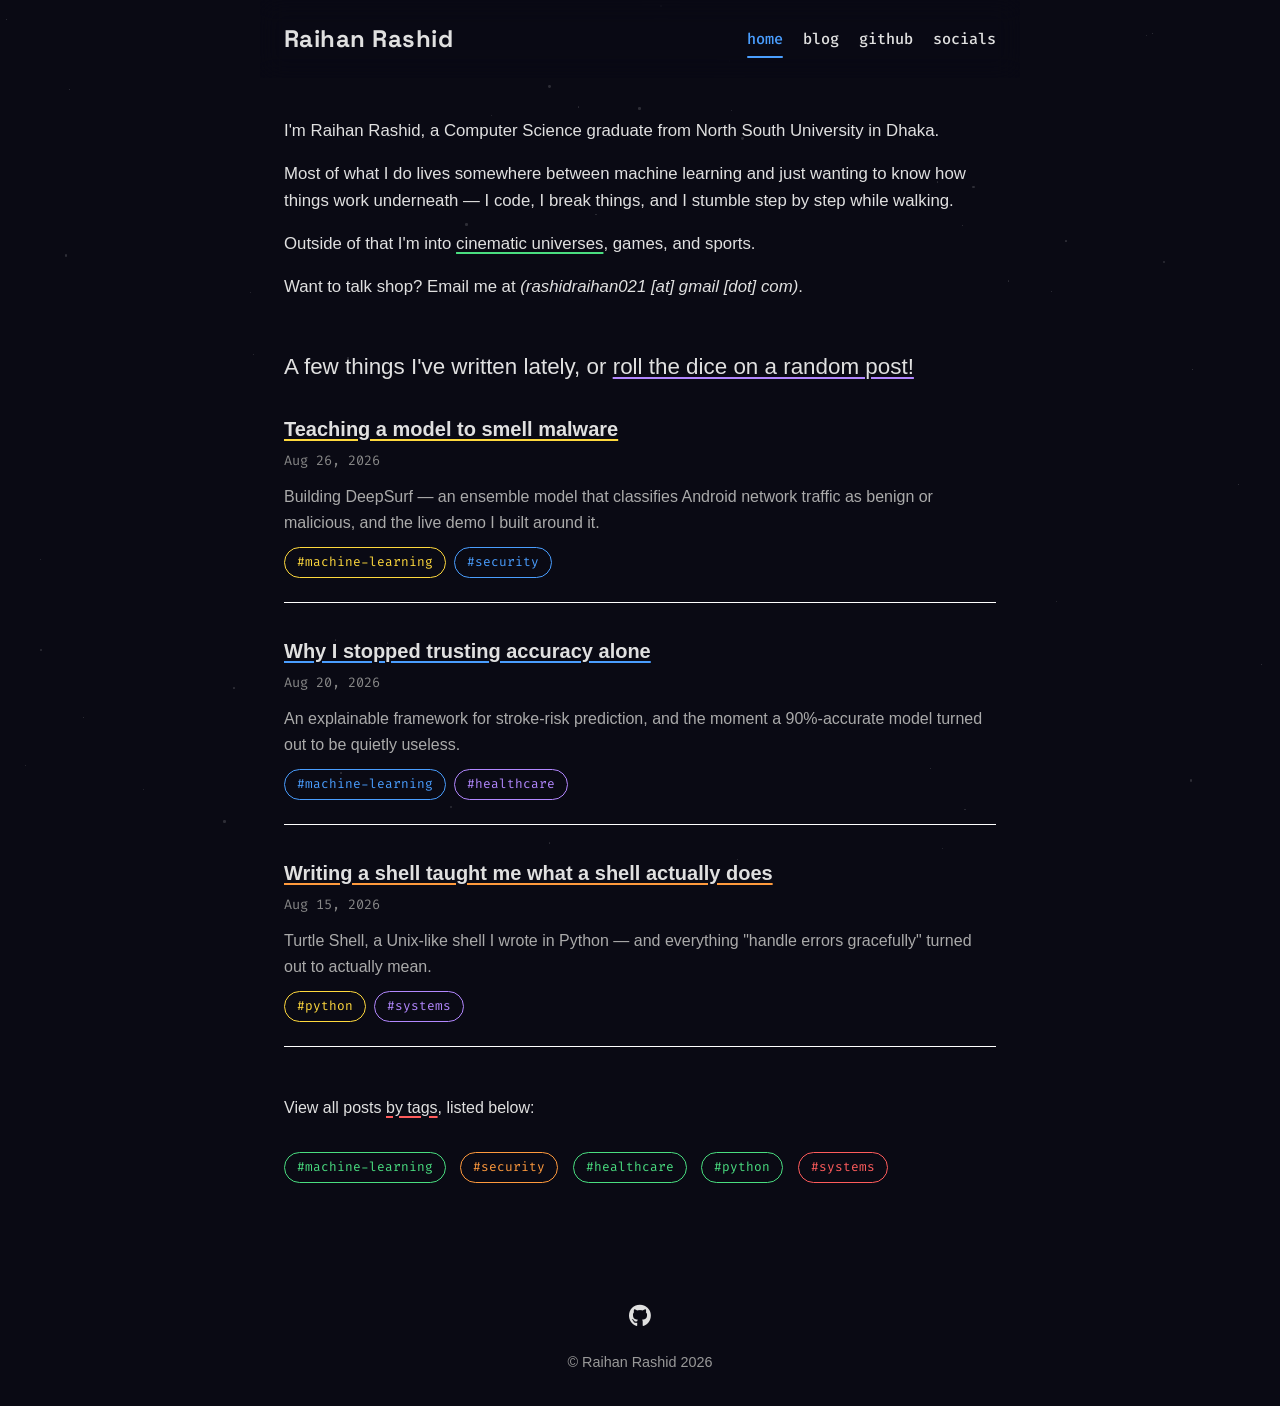
==== commit 747075a4: "Update the portfolio website" ====
--- a/index.html
+++ b/index.html
@@ -4,125 +4,114 @@
   <meta charset="UTF-8">
   <meta name="viewport" content="width=device-width, initial-scale=1.0, viewport-fit=cover">
   <title>Raihan Rashid</title>
-  
-  <!-- Preload important resources -->
-  <link rel="preload" href="styles.css?v=3.4" as="style">
-  <link rel="preload" href="script.js?v=3.4" as="script">
-  
-  <!-- Stylesheets -->
-  <link rel="stylesheet" href="styles.css?v=3.4">
+
+  <link rel="preload" href="styles.css?v=5.3" as="style">
+  <link rel="preload" href="script.js?v=5.3" as="script">
+
+  <link rel="stylesheet" href="styles.css?v=5.3">
   <link rel="stylesheet" href="https://cdnjs.cloudflare.com/ajax/libs/font-awesome/6.5.0/css/all.min.css">
   <link rel="preconnect" href="https://fonts.googleapis.com">
   <link rel="preconnect" href="https://fonts.gstatic.com" crossorigin>
-  <link href="https://fonts.googleapis.com/css2?family=Space+Grotesk:wght@500;700&display=swap" rel="stylesheet">
-  
-  <!-- Favicon -->
+  <link href="https://fonts.googleapis.com/css2?family=Space+Grotesk:wght@500;700&family=Fira+Code:wght@400;500&display=swap" rel="stylesheet">
+
   <link rel="icon" href="tabphoto.ico" type="image/x-icon">
-  
-  <!-- Tell mobile browsers this site manages its own light/dark theme -->
-  <meta name="color-scheme" content="light dark">
-  <meta name="theme-color" id="themeColorMeta" content="#f8f9fa">
-  
-  <!-- Prevent telephone number detection -->
+
+  <meta name="color-scheme" content="dark">
+  <meta name="theme-color" content="#0a0a14">
+
   <meta name="format-detection" content="telephone=no">
 </head>
-<body>
+<body class="dark">
+  <svg width="0" height="0" style="position:absolute">
+    <filter id="heatDistort" x="-20%" y="-50%" width="140%" height="200%">
+      <feTurbulence type="fractalNoise" baseFrequency="0.012 0.09" numOctaves="2" seed="7" result="turb">
+        <animate attributeName="baseFrequency" dur="3.5s" values="0.012 0.09;0.018 0.14;0.012 0.09" repeatCount="indefinite" />
+      </feTurbulence>
+      <feDisplacementMap in="SourceGraphic" in2="turb" scale="3.2" xChannelSelector="R" yChannelSelector="G" />
+    </filter>
+  </svg>
   <div class="space-bg" id="spaceBg"></div>
-  
+
   <div class="container">
     <header>
-      <div class="header-content">
-        <div class="logo-wordmark" onclick="goToHome()">RAIHAN</div>
-      </div>
-      
-      <div class="header-right">
-        <nav class="desktop-nav">
-          <a href="experiments.html" class="nav-link" data-value="Experiments">Experiments</a>
-        </nav>
-        
-        <div class="header-controls">
-          <div class="social-links-header">
-            <a href="https://x.com/Obsraihan" target="_blank" class="social-link"><i class="fab fa-x-twitter"></i></a>
-            <a href="https://github.com/rashidraihan" target="_blank" class="social-link"><i class="fab fa-github"></i></a>
-            <a href="https://www.linkedin.com/in/rashidraihan021/" target="_blank" class="social-link"><i class="fab fa-linkedin"></i></a>
-            <a href="https://kaggle.com/raihanrashid021" target="_blank" class="social-link"><i class="fab fa-kaggle"></i></a>
-          </div>
-          
-          <div class="theme-toggle" onclick="toggleTheme()">
-            <i class="fas fa-adjust"></i>
-          </div>
-          
-          <div class="mobile-menu-toggle" onclick="toggleMobileMenu()">
-            <span></span>
-            <span></span>
-          </div>
+      <div class="header-inner">
+        <div class="header-content">
+          <div class="logo-wordmark">Raihan Rashid</div>
+        </div>
+
+        <div class="header-right">
+          <nav class="desktop-nav">
+            <a href="index.html" class="nav-link" data-value="home">home</a>
+            <a href="blog.html" class="nav-link" data-value="blog">blog</a>
+            <a href="https://github.com/rashidraihan" target="_blank" class="nav-link" data-value="github">github</a>
+            <a href="socials.html" class="nav-link" data-value="socials">socials</a>
+          </nav>
         </div>
       </div>
     </header>
 
-    <div class="mobile-nav" id="mobileNav">
-      <div class="mobile-nav-content">
-        <a href="experiments.html" class="nav-link" data-value="Experiments">Experiments</a>
-        
-        <div class="mobile-nav-footer">
-          <a href="https://x.com/Obsraihan" target="_blank" class="cartoon-icon"><i class="fab fa-x-twitter"></i></a>
-          <a href="https://github.com/rashidraihan" target="_blank" class="cartoon-icon"><i class="fab fa-github"></i></a>
-          <a href="https://www.linkedin.com/in/rashidraihan021/" target="_blank" class="cartoon-icon"><i class="fab fa-linkedin"></i></a>
-          <a href="https://kaggle.com/raihanrashid021" target="_blank" class="cartoon-icon"><i class="fab fa-kaggle"></i></a>
+    <main>
+      <div class="intro">
+        <p>I'm Raihan Rashid, a Computer Science graduate from North South University in Dhaka.</p>
+        <p>Most of what I do lives somewhere between machine learning and just wanting to know how things work underneath — I code, I break things, and I stumble step by step while walking.</p>
+        <p>Outside of that I'm into <a href="https://letterboxd.com/Wraihentine/" target="_blank" class="rc-underline">cinematic universes</a>, games, and sports.</p>
+        <p>Want to talk shop? Email me at <i>(rashidraihan021 [at] gmail [dot] com)</i>.</p>
+      </div>
+
+      <h2 class="section-title">A few things I've written lately, or <a href="blog.html" class="rc-underline" data-random-post>roll the dice on a random post!</a></h2>
+      <div class="post-list">
+        <div class="post-item">
+          <a href="blog/deepsurf.html" class="post-item-link">
+            <h3 class="post-item-title rc-underline">Teaching a model to smell malware</h3>
+            <p class="post-item-date">Aug 26, 2026</p>
+            <p class="post-item-excerpt">Building DeepSurf — an ensemble model that classifies Android network traffic as benign or malicious, and the live demo I built around it.</p>
+          </a>
+          <div class="post-item-tags">
+            <a href="blog.html" class="tag">#machine-learning</a>
+            <a href="blog.html" class="tag">#security</a>
+          </div>
+        </div>
+
+        <div class="post-item">
+          <a href="blog/stroke-prediction.html" class="post-item-link">
+            <h3 class="post-item-title rc-underline">Why I stopped trusting accuracy alone</h3>
+            <p class="post-item-date">Aug 20, 2026</p>
+            <p class="post-item-excerpt">An explainable framework for stroke-risk prediction, and the moment a 90%-accurate model turned out to be quietly useless.</p>
+          </a>
+          <div class="post-item-tags">
+            <a href="blog.html" class="tag">#machine-learning</a>
+            <a href="blog.html" class="tag">#healthcare</a>
+          </div>
+        </div>
+
+        <div class="post-item">
+          <a href="blog/turtle-shell.html" class="post-item-link">
+            <h3 class="post-item-title rc-underline">Writing a shell taught me what a shell actually does</h3>
+            <p class="post-item-date">Aug 15, 2026</p>
+            <p class="post-item-excerpt">Turtle Shell, a Unix-like shell I wrote in Python — and everything "handle errors gracefully" turned out to actually mean.</p>
+          </a>
+          <div class="post-item-tags">
+            <a href="blog.html" class="tag">#python</a>
+            <a href="blog.html" class="tag">#systems</a>
+          </div>
         </div>
       </div>
-    </div>
-
-    <main>
-      <div class="intro">
-        <p>I'm Raihan Rashid.</p>
-        <p>Computer Science graduate from North South University, Dhaka.</p>
-        <p>I code, I break things, and I stumble step by step while walking.</p>
-        <p>I explore <a href="https://letterboxd.com/Wraihentine/" target="_blank">cinematic universes</a>, games, sports, and more.</p>
-        <p>Want to know more?</p> 
-        <p>See my <a href="doc/rashid+raihan+resume.pdf">resume</a> or email me at <i>(rashidraihan021 [at] gmail [dot] com)</i>.</p>
+      <p class="view-all-link">View all posts <a href="blog.html" class="rc-underline">by tags</a>, listed below:</p>
+      <div class="tag-filter-bar">
+        <a href="blog.html" class="tag">#machine-learning</a>
+        <a href="blog.html" class="tag">#security</a>
+        <a href="blog.html" class="tag">#healthcare</a>
+        <a href="blog.html" class="tag">#python</a>
+        <a href="blog.html" class="tag">#systems</a>
       </div>
-
-      <h2 class="section-title">Selected Work</h2>
-      <div class="experiments-grid">
-        <a href="https://github.com/rashidraihan/DeepSurf-AI-powered-Android-Malware-Detection" target="_blank" class="experiment-card">
-          <div class="experiment-image"><img src="images/projects/deepsurf.png" alt="DeepSurf live demo detecting Android malware and benign traffic"></div>
-          <div class="experiment-body">
-            <h3 class="experiment-title">DeepSurf</h3>
-            <p class="experiment-description">AI-powered Android malware detection using deep learning and static APK analysis. Co-authored, published at IEMTRONICS 2025 (Springer).</p>
-          </div>
-        </a>
-
-        <a href="https://github.com/rashidraihan/Hybrid-Explainable-Framework-for-Stroke-Prediction" target="_blank" class="experiment-card">
-          <div class="experiment-image"><img src="images/projects/stroke-prediction.png" alt="Model accuracy comparison chart for the stroke prediction framework"></div>
-          <div class="experiment-body">
-            <h3 class="experiment-title">Stroke Prediction Framework</h3>
-            <p class="experiment-description">A hybrid ML framework with explainable AI for predicting stroke risk from medical data.</p>
-          </div>
-        </a>
-
-        <a href="https://github.com/rashidraihan/Turtle-Shell" target="_blank" class="experiment-card">
-          <div class="experiment-image"><img src="images/projects/turtle-shell.png" alt="Turtle Shell terminal session showing commands in use"></div>
-          <div class="experiment-body">
-            <h3 class="experiment-title">Turtle Shell</h3>
-            <p class="experiment-description">A Unix-like shell written in Python — command history, navigation, error handling.</p>
-          </div>
-        </a>
-      </div>
-      <a href="experiments.html" class="view-all-link">View all experiments &rarr;</a>
     </main>
   </div>
 
   <footer>
-    <div class="social-links-footer">
-      <a href="https://x.com/Obsraihan" target="_blank" class="cartoon-icon"><i class="fab fa-x-twitter"></i></a>
-      <a href="https://github.com/rashidraihan" target="_blank" class="cartoon-icon"><i class="fab fa-github"></i></a>
-      <a href="https://www.linkedin.com/in/rashidraihan021/" target="_blank" class="cartoon-icon"><i class="fab fa-linkedin"></i></a>
-      <a href="https://kaggle.com/raihanrashid021" target="_blank" class="cartoon-icon"><i class="fab fa-kaggle"></i></a>
-    </div>
+    <a href="https://github.com/rashidraihan" target="_blank" class="footer-github"><i class="fab fa-github"></i></a>
     <p>&copy; Raihan Rashid 2026</p>
   </footer>
 
-  <script src="script.js?v=3.4"></script>
+  <script src="script.js?v=5.3"></script>
 </body>
 </html>
--- a/styles.css
+++ b/styles.css
@@ -1,13 +1,8 @@
 :root {
-  --light-bg: #f8f9fa;
   --dark-bg: #0a0a14;
-  --light-text: #121212;
   --dark-text: #e0e0e0;
-  --accent: #2563eb;
-  --accent-dark: #3dd68c;
-  --card-light: #ffffff;
   --card-dark: #151522;
-  --transition: all 0.3s ease;
+  --line: #ffffff;
 }
 
 * {
@@ -16,33 +11,52 @@
   box-sizing: border-box;
 }
 
+html {
+  scroll-behavior: smooth;
+}
+
 body {
   font-family: 'Inter', -apple-system, BlinkMacSystemFont, 'Segoe UI', Roboto, sans-serif;
-  background-color: var(--light-bg);
-  color: var(--light-text);
-  transition: var(--transition);
+  background-color: var(--dark-bg);
+  color: var(--dark-text);
   line-height: 1.6;
   overflow-x: hidden;
-}
-
-body.dark {
-  background-color: var(--dark-bg);
-  color: var(--dark-text);
+  min-height: 100vh;
+  display: flex;
+  flex-direction: column;
 }
 
 .container {
-  max-width: 1200px;
+  flex: 1;
+  display: flex;
+  flex-direction: column;
+}
+
+/* Narrow reading column, consistent on every page — no full-bleed screens */
+.container {
+  max-width: 760px;
   margin: 0 auto;
   padding: 0 1.5rem;
 }
 
-/* Header */
+/* Header — sticky, blurred, low-opacity, stays fixed in shape while scrolling */
 header {
+  position: sticky;
+  top: 0;
+  z-index: 100;
+  padding: 1.25rem 1.5rem;
+  background-color: rgba(10, 10, 20, 0.35);
+  backdrop-filter: blur(12px);
+  -webkit-backdrop-filter: blur(12px);
+  margin: 0 -1.5rem;
+}
+
+.header-inner {
   display: flex;
   justify-content: space-between;
   align-items: center;
-  padding: 2rem 0;
-  position: relative;
+  flex-wrap: wrap;
+  gap: 1rem;
 }
 
 .header-content {
@@ -52,69 +66,40 @@
 }
 
 .logo-wordmark {
+  --logo-color: #e0e0e0;
   font-family: 'Space Grotesk', -apple-system, sans-serif;
   font-size: 1.5rem;
   font-weight: 700;
-  letter-spacing: 0.04em;
-  cursor: pointer;
-  color: var(--light-text);
-  transition: var(--transition);
-}
-
-body.dark .logo-wordmark {
+  letter-spacing: 0.02em;
+  color: var(--logo-color);
+  transition: color 0.25s ease;
+  display: inline-block;
+  cursor: default;
+}
+
+.header-right {
+  display: flex;
+  align-items: center;
+}
+
+/* Navigation — plain text, monospace, no icons */
+.desktop-nav {
+  display: flex;
+  gap: 1.25rem;
+  flex-wrap: wrap;
+}
+
+.desktop-nav .nav-link {
+  --link-color: #4a9eff;
+  font-family: 'Fira Code', monospace;
+  text-decoration: none;
   color: var(--dark-text);
-}
-
-.logo-wordmark:hover {
-  color: var(--accent);
-}
-
-body.dark .logo-wordmark:hover {
-  color: var(--accent-dark);
-}
-
-.name-title h1 {
-  font-size: 1.8rem;
-  font-weight: 700;
-  margin-bottom: 0.25rem;
-}
-
-.name-title p {
-  font-family: 'Fira Code', monospace;
-  color: #666;
-  font-size: 0.9rem;
-}
-
-body.dark .name-title p {
-  color: #aaa;
-}
-
-.header-right {
-  display: flex;
-  align-items: center;
-  gap: 1.5rem;
-}
-
-/* Desktop Navigation */
-.desktop-nav {
-  display: flex;
-  gap: 1.5rem;
-}
-
-.desktop-nav .nav-link {
-  text-decoration: none;
-  color: var(--light-text);
   font-weight: 500;
-  transition: var(--transition);
+  font-size: 0.95rem;
+  transition: color 0.2s ease;
   position: relative;
-  padding: 0.5rem 0;
-  min-width: 80px;
-  text-align: center;
+  padding: 0.4rem 0;
   display: inline-block;
-}
-
-body.dark .desktop-nav .nav-link {
-  color: var(--dark-text);
 }
 
 .desktop-nav .nav-link:after {
@@ -124,301 +109,289 @@
   left: 0;
   width: 0;
   height: 2px;
-  background-color: var(--accent);
-  transition: var(--transition);
-}
-
-body.dark .desktop-nav .nav-link:after {
-  background-color: var(--accent-dark);
+  background-color: var(--link-color);
+  border-radius: 2px;
+  transition: width 0.3s ease;
 }
 
 .desktop-nav .nav-link:hover:after {
   width: 100%;
 }
 
-/* Active page indicator */
 .desktop-nav .nav-link.active {
-  color: var(--accent) !important;
-}
-
-body.dark .desktop-nav .nav-link.active {
-  color: var(--accent-dark) !important;
+  color: var(--link-color);
 }
 
 .desktop-nav .nav-link.active:after {
-  width: 100% !important;
-}
-
-/* Header Controls */
-.header-controls {
-  display: flex;
-  align-items: center;
-  gap: 1rem;
-}
-
-.social-links-header {
-  display: flex;
-  gap: 0.75rem;
-}
-
-.mobile-menu-toggle {
-  display: none;
+  width: 100%;
+}
+
+/* === Rainbow link system ===
+   Continuously cycling colored underlines/text, driven by JS setting
+   --rc-color on each element. Nav links + logo use their own
+   hover-only mechanism above instead. */
+.rc-underline {
+  --rc-color: #4a9eff;
+  text-decoration: underline;
+  text-decoration-color: var(--rc-color);
+  text-decoration-thickness: 2px;
+  text-underline-offset: 3px;
+  color: inherit;
+  font-weight: 500;
+  transition: text-decoration-color 0.5s ease;
+}
+
+.rc-color {
+  --rc-color: #4a9eff;
+  color: var(--rc-color);
+  transition: color 0.5s ease;
+}
+
+/* Intro */
+main {
+  padding: 2.5rem 0;
+  flex: 1;
+}
+
+.intro {
+  margin-bottom: 3rem;
+  font-size: 1.05rem;
+}
+
+.intro p {
+  margin-bottom: 1rem;
+}
+
+/* Homepage post teaser */
+.section-title {
+  font-size: 1.4rem;
+  font-weight: 500;
+  margin-bottom: 1.75rem;
+}
+
+.view-all-link {
+  display: inline-block;
+  margin-top: 1rem;
+  margin-bottom: 2rem;
+  font-weight: 500;
+}
+
+/* Page title */
+.page-title {
+  font-size: 2.3rem;
+  font-weight: 700;
+  margin-bottom: 0.25rem;
+  font-family: 'Space Grotesk', -apple-system, sans-serif;
+}
+
+.page-subtitle {
+  color: #999;
+  margin-bottom: 1.75rem;
+}
+
+/* Tags — rounded pill chips, always real links */
+.tag {
+  --rc-color: #4a9eff;
+  display: inline-block;
+  font-family: 'Fira Code', monospace;
+  font-size: 0.8rem;
+  padding: 0.25rem 0.75rem;
+  border-radius: 999px;
+  border: 1px solid var(--rc-color);
+  color: var(--rc-color);
+  text-decoration: none;
   cursor: pointer;
+  transition: color 0.5s ease, border-color 0.5s ease, background-color 0.2s ease;
+}
+
+.tag:hover {
+  background-color: rgba(255, 255, 255, 0.06);
+}
+
+.tag-filter-bar {
+  display: flex;
+  gap: 0.9rem;
+  flex-wrap: wrap;
+  margin-bottom: 1.75rem;
+}
+
+.tag-filter-heading {
+  font-family: 'Fira Code', monospace;
+  text-align: center;
+  color: #999;
+  margin-bottom: 1rem;
+}
+
+.section-divider {
+  border: none;
+  border-top: 1px solid #fff;
+  margin: 1.75rem 0;
+}
+
+.pre-footer-tags {
+  padding-top: 0;
+  margin-top: 3rem;
+  text-align: center;
+}
+
+.pre-footer-tags .tag-filter-bar {
+  justify-content: center;
+}
+
+/* Blog calendar — year links */
+.year-row {
+  display: flex;
+  gap: 1.25rem;
+  flex-wrap: wrap;
+  margin-bottom: 0;
+  font-family: 'Fira Code', monospace;
+}
+
+.year-heading {
+  font-size: 2rem;
+  font-weight: 700;
+  color: #fff;
+  margin: 2.5rem 0 1.25rem;
+  font-family: 'Space Grotesk', -apple-system, sans-serif;
+}
+
+/* Blog post list */
+.post-list {
+  display: flex;
   flex-direction: column;
-  justify-content: center;
-  gap: 5px;
-  width: 24px;
-  height: 24px;
-  position: relative;
-  z-index: 1001;
-}
-
-.mobile-menu-toggle span {
+  gap: 2rem;
+  margin-bottom: 2rem;
+}
+
+.post-item {
+  padding-bottom: 1.5rem;
+  border-bottom: 1px solid var(--line);
+}
+
+.post-item-link {
+  text-decoration: none;
+  color: inherit;
   display: block;
-  height: 2px;
+}
+
+.post-item-title {
+  font-size: 1.25rem;
+  font-weight: 600;
+  margin-bottom: 0.35rem;
+}
+
+.post-item-date {
+  font-family: 'Fira Code', monospace;
+  color: #888;
+  font-size: 0.85rem;
+  margin-bottom: 0.75rem;
+}
+
+.post-item-excerpt {
+  color: #aaa;
+  margin-bottom: 0.75rem;
+}
+
+.post-item-tags {
+  display: flex;
+  gap: 0.5rem;
+  flex-wrap: wrap;
+  margin-top: 0.5rem;
+}
+
+/* Single blog post */
+.post-title {
+  font-size: 2rem;
+  font-weight: 700;
+  margin-bottom: 0.5rem;
+  line-height: 1.3;
+}
+
+.post-date {
+  font-family: 'Fira Code', monospace;
+  color: #888;
+  font-size: 0.9rem;
+  margin-bottom: 0.75rem;
+}
+
+.post-tags {
+  display: flex;
+  gap: 0.5rem;
+  flex-wrap: wrap;
+  margin-bottom: 1.5rem;
+}
+
+.post-divider {
+  border: none;
+  border-top: 1px solid var(--line);
+  margin: 2rem 0;
+}
+
+.post h2 {
+  font-size: 1.4rem;
+  font-weight: 600;
+  margin: 2rem 0 1rem;
+}
+
+.post p {
+  margin-bottom: 1.2rem;
+}
+
+.post code {
+  font-family: 'Fira Code', monospace;
+  background-color: rgba(255, 255, 255, 0.08);
+  padding: 0.1rem 0.4rem;
+  border-radius: 4px;
+  font-size: 0.9em;
+}
+
+.post-image {
   width: 100%;
-  background-color: var(--light-text);
-  transition: var(--transition);
-  transform-origin: center;
-}
-
-body.dark .mobile-menu-toggle span {
-  background-color: var(--dark-text);
-}
-
-.mobile-menu-toggle.active span:nth-child(1) {
-  transform: translateY(7px) rotate(45deg);
-}
-
-.mobile-menu-toggle.active span:nth-child(2) {
-  transform: translateY(-7px) rotate(-45deg);
-}
-
-/* Mobile Navigation */
-.mobile-nav {
-  display: none;
-  position: fixed;
-  top: 0;
-  left: 0;
-  width: 100%;
-  height: 100%;
-  background-color: var(--card-light);
-  z-index: 999;
-  flex-direction: column;
-  justify-content: center;
-  align-items: center;
-  padding: 2rem;
-}
-
-body.dark .mobile-nav {
-  background-color: #000;
-}
-
-.mobile-nav.active {
-  display: flex;
-}
-
-.mobile-nav-content {
-  display: flex;
-  flex-direction: column;
-  gap: 2.5rem;
+  border-radius: 10px;
+  margin: 1rem 0 0.5rem;
+  display: block;
+}
+
+.post-image-caption {
+  font-size: 0.85rem;
+  color: #888;
+  margin-bottom: 1.5rem !important;
+}
+
+/* Post pagination — Newer / Random / Older */
+.post-nav {
+  border-top: 1px solid var(--line);
+  padding-top: 1.5rem;
+  margin-top: 2rem;
   text-align: center;
-  width: 100%;
-  max-width: 300px;
-}
-
-.mobile-nav .nav-link {
-  font-size: 1.8rem;
-  font-weight: 600;
+  font-family: 'Fira Code', monospace;
+}
+
+.post-nav .sep {
+  color: #666;
+  margin: 0 0.6rem;
+}
+
+/* Footer — plain, no color cycling */
+footer {
+  padding: 3rem 0 2rem;
+  text-align: center;
+}
+
+.footer-github {
+  font-size: 1.4rem;
+  display: inline-block;
+  margin-bottom: 1rem;
   text-decoration: none;
-  color: var(--light-text);
-  transition: var(--transition);
-  padding: 1rem 2rem;
-  position: relative;
-}
-
-body.dark .mobile-nav .nav-link {
   color: var(--dark-text);
 }
 
-.mobile-nav .nav-link:hover {
-  color: var(--accent);
-}
-
-body.dark .mobile-nav .nav-link:hover {
-  color: var(--accent-dark);
-}
-
-.mobile-nav-footer {
-  display: flex;
-  justify-content: center;
-  gap: 1.5rem;
-  margin-top: 3rem;
-  padding-top: 2rem;
-  border-top: 1px solid #eaeaea;
-  width: 100%;
-  max-width: 300px;
-}
-
-body.dark .mobile-nav-footer {
-  border-top: 1px solid #333;
-}
-
-.mobile-nav-footer a {
-  color: #666;
-  font-size: 1.5rem;
-  text-decoration: none;
-  transition: var(--transition);
-}
-
-body.dark .mobile-nav-footer a {
-  color: #888;
-}
-
-.mobile-nav-footer a:hover {
-  color: var(--accent);
-}
-
-body.dark .mobile-nav-footer a:hover {
-  color: var(--accent-dark);
-}
-
-/* Theme Toggle */
-.theme-toggle {
-  cursor: pointer;
-  font-size: 1.2rem;
-  padding: 0.5rem;
-  border-radius: 50%;
-  transition: var(--transition);
-}
-
-.theme-toggle:hover {
-  background-color: rgba(0, 0, 0, 0.05);
-}
-
-body.dark .theme-toggle:hover {
-  background-color: rgba(255, 255, 255, 0.05);
-}
-
-/* Main content */
-main {
-  padding: 2rem 0;
-  min-height: 60vh;
-}
-
-.intro {
-  max-width: 700px;
-  margin-bottom: 3rem;
-}
-
-.intro p {
-  margin-bottom: 1.2rem;
-  font-size: 1.1rem;
-}
-
-.intro a {
-  color: var(--accent);
-  text-decoration: none;
-  transition: var(--transition);
-  position: relative;
-}
-
-body.dark .intro a {
-  color: var(--accent-dark);
-}
-
-.intro a:after {
-  content: '';
-  position: absolute;
-  bottom: -2px;
-  left: 0;
-  width: 0;
-  height: 1px;
-  background-color: var(--accent);
-  transition: var(--transition);
-}
-
-body.dark .intro a:after {
-  background-color: var(--accent-dark);
-}
-
-.intro a:hover:after {
-  width: 100%;
-}
-
-/* Social links */
-.social-links-header .social-link {
-  display: flex;
-  align-items: center;
-  justify-content: center;
-  width: 40px;
-  height: 40px;
-  border-radius: 50%;
-  background-color: var(--card-light);
-  color: var(--light-text);
-  transition: var(--transition);
-  text-decoration: none;
-  border: 1px solid #eaeaea;
-}
-
-body.dark .social-links-header .social-link {
-  background-color: var(--card-dark);
-  border-color: #2a2a3a;
-  color: var(--dark-text);
-}
-
-.social-links-header .social-link:hover {
-  transform: translateY(-2px);
-  background-color: var(--accent-dark);
-  color: white;
-  border-color: var(--accent-dark);
-}
-
-body.dark .social-links-header .social-link:hover {
-  background-color: var(--accent);
-  border-color: var(--accent);
-}
-
-/* Footer */
-footer {
-  text-align: center;
-  padding: 2rem 0;
-  margin-top: 4rem;
-  color: #666;
+footer p {
   font-size: 0.9rem;
-}
-
-body.dark footer {
-  color: #888;
-}
-
-.social-links-footer {
-  display: flex;
-  justify-content: center;
-  gap: 1.5rem;
-  margin-bottom: 1.5rem;
-}
-
-/* Footer social links (no transitions, no borders) */
-.social-links-footer a {
-  color: #666;
-  font-size: 1.2rem;
-  text-decoration: none;
-}
-
-body.dark .social-links-footer a {
-  color: #888;
-}
-
-.social-links-footer a:hover {
-  color: var(--accent);
-}
-
-body.dark .social-links-footer a:hover {
-  color: var(--accent-dark);
-}
-
-/* Space background elements */
+  color: #999;
+}
+
+/* Space background */
 .space-bg {
   position: fixed;
   top: 0;
@@ -426,19 +399,14 @@
   width: 100%;
   height: 100%;
   z-index: -1;
-  pointer-events: none;
+  overflow: hidden;
 }
 
 .star {
   position: absolute;
-  background-color: white;
+  background-color: #fff;
   border-radius: 50%;
-  opacity: 0;
-  animation: twinkle 5s infinite;
-}
-
-body.dark .star {
-  opacity: 0.3;
+  animation: twinkle 4s infinite ease-in-out;
 }
 
 @keyframes twinkle {
@@ -446,467 +414,47 @@
   50% { opacity: 0.6; }
 }
 
-/* Homepage Selected Work section */
-.section-title {
-  font-size: 1.5rem;
-  font-weight: 600;
-  margin-bottom: 1.5rem;
-}
-
-.view-all-link {
-  display: inline-block;
-  margin-top: 1.5rem;
-  margin-bottom: 2rem;
-  color: var(--accent);
-  text-decoration: none;
-  font-weight: 500;
-  transition: var(--transition);
-}
-
-body.dark .view-all-link {
-  color: var(--accent-dark);
-}
-
-.view-all-link:hover {
-  opacity: 0.75;
-}
-
-/* Page title styles */
-.page-title {
-  font-size: 2.5rem;
-  font-weight: 700;
-  margin-bottom: 2rem;
-  position: relative;
-  display: inline-block;
-}
-
-.page-title:after {
-  content: '';
-  position: absolute;
-  bottom: -10px;
-  left: 0;
-  width: 60%;
-  height: 4px;
-  background-color: var(--accent);
-  border-radius: 2px;
-}
-
-body.dark .page-title:after {
-  background-color: var(--accent-dark);
-}
-
-/* Column page styles */
-.column-posts {
-  display: flex;
-  flex-direction: column;
-  gap: 2rem;
-  margin: 2rem 0;
-}
-
-.column-post {
-  background-color: var(--card-light);
-  border-radius: 12px;
-  padding: 2rem;
-  transition: var(--transition);
-  border: 1px solid #eaeaea;
-}
-
-body.dark .column-post {
-  background-color: var(--card-dark);
-  border-color: #2a2a3a;
-}
-
-.column-post:hover {
-  transform: translateY(-3px);
-  box-shadow: 0 5px 15px rgba(0, 0, 0, 0.1);
-}
-
-body.dark .column-post:hover {
-  box-shadow: 0 5px 15px rgba(0, 0, 0, 0.3);
-}
-
-.column-title {
-  font-size: 1.4rem;
-  font-weight: 600;
-  margin-bottom: 0.5rem;
-  color: var(--accent);
-}
-
-body.dark .column-title {
-  color: var(--accent-dark);
-}
-
-.column-date {
-  color: #666;
-  font-size: 0.9rem;
-  margin-bottom: 1rem;
-}
-
-body.dark .column-date {
-  color: #aaa;
-}
-
-.column-excerpt {
-  line-height: 1.6;
-  color: var(--light-text);
-}
-
-body.dark .column-excerpt {
-  color: var(--dark-text);
-}
-
-/* Experiments grid */
-.experiments-grid {
-  display: grid;
-  grid-template-columns: repeat(auto-fill, minmax(300px, 1fr));
-  gap: 1.5rem;
-  margin: 3rem 0;
-}
-
-.experiment-card {
-  background-color: var(--card-light);
-  border-radius: 12px;
-  padding: 0;
-  overflow: hidden;
-  transition: var(--transition);
-  text-decoration: none;
-  color: inherit;
-  border: 1px solid #eaeaea;
-  display: flex;
-  flex-direction: column;
-  height: 100%;
-}
-
-body.dark .experiment-card {
-  background-color: var(--card-dark);
-  border-color: #2a2a3a;
-}
-
-.experiment-card:hover {
-  transform: translateY(-5px);
-  box-shadow: 0 10px 25px rgba(0, 0, 0, 0.1);
-  border-color: var(--accent);
-}
-
-body.dark .experiment-card:hover {
-  box-shadow: 0 10px 25px rgba(0, 0, 0, 0.3);
-  border-color: var(--accent-dark);
-}
-
-.experiment-image {
-  width: 100%;
-  aspect-ratio: 16 / 9;
-  overflow: hidden;
-  background-color: #111;
-  flex-shrink: 0;
-}
-
-.experiment-image img {
-  width: 100%;
-  height: 100%;
-  object-fit: cover;
-  object-position: top;
-  display: block;
-  transition: var(--transition);
-}
-
-.experiment-card:hover .experiment-image img {
-  transform: scale(1.04);
-}
-
-.experiment-body {
-  padding: 1.5rem;
-  display: flex;
-  flex-direction: column;
-  flex-grow: 1;
-}
-
-.experiment-title {
-  font-size: 1.2rem;
-  font-weight: 600;
-  margin-bottom: 0.75rem;
-}
-
-.experiment-description {
-  color: #666;
-  flex-grow: 1;
-}
-
-body.dark .experiment-description {
-  color: #aaa;
-}
-
-/* Contact page styles */
-.contact-content {
-  display: grid;
-  grid-template-columns: 1fr 1fr;
-  gap: 3rem;
-  margin: 2rem 0;
-}
-
-.contact-info h2,
-.contact-form h2 {
-  font-size: 1.5rem;
-  margin-bottom: 1.5rem;
-  color: var(--accent);
-}
-
-body.dark .contact-info h2,
-body.dark .contact-form h2 {
-  color: var(--accent-dark);
-}
-
-.contact-details {
-  display: flex;
-  flex-direction: column;
-  gap: 1.5rem;
-}
-
-.contact-item {
-  display: flex;
-  align-items: center;
-  gap: 1rem;
-}
-
-.contact-item i {
-  font-size: 1.2rem;
-  width: 24px;
-  color: var(--accent);
-}
-
-body.dark .contact-item i {
-  color: var(--accent-dark);
-}
-
-.contact-item a {
-  color: var(--accent);
-  text-decoration: none;
-}
-
-body.dark .contact-item a {
-  color: var(--accent-dark);
-}
-
-.contact-item a:hover {
-  text-decoration: underline;
-}
-
-.form-group {
-  margin-bottom: 1.5rem;
-}
-
-.form-group label {
-  display: block;
-  margin-bottom: 0.5rem;
-  font-weight: 500;
-}
-
-.form-group input,
-.form-group textarea {
-  width: 100%;
-  padding: 0.75rem;
-  border: 1px solid #ddd;
-  border-radius: 6px;
-  font-family: inherit;
-  font-size: 1rem;
-  transition: var(--transition);
-}
-
-body.dark .form-group input,
-body.dark .form-group textarea {
-  border-color: #2a2a3a;
-  background-color: var(--card-dark);
-  color: var(--dark-text);
-}
-
-.form-group input:focus,
-.form-group textarea:focus {
-  outline: none;
-  border-color: var(--accent);
-  box-shadow: 0 0 0 3px rgba(37, 99, 235, 0.1);
-}
-
-body.dark .form-group input:focus,
-body.dark .form-group textarea:focus {
-  border-color: var(--accent-dark);
-  box-shadow: 0 0 0 3px rgba(61, 214, 140, 0.2);
-}
-
-.submit-btn {
-  background-color: var(--accent);
-  color: white;
-  padding: 0.75rem 2rem;
-  border: none;
-  border-radius: 6px;
-  font-size: 1rem;
-  font-weight: 500;
-  cursor: pointer;
-  transition: var(--transition);
-}
-
-body.dark .submit-btn {
-  background-color: var(--accent-dark);
-}
-
-.submit-btn:hover {
-  transform: translateY(-2px);
-  box-shadow: 0 4px 12px rgba(37, 99, 235, 0.2);
-}
-
-body.dark .submit-btn:hover {
-  box-shadow: 0 4px 12px rgba(61, 214, 140, 0.3);
-}
-
-/* Active page indicator for desktop navigation */
-.desktop-nav .nav-link.active {
-  color: var(--accent) !important;
-}
-
-body.dark .desktop-nav .nav-link.active {
-  color: var(--accent-dark) !important;
-}
-
-.desktop-nav .nav-link.active:after {
-  width: 100% !important;
-}
-
-/* Fixed width for nav links to prevent layout shifting */
-.desktop-nav .nav-link {
-  min-width: 80px;
-  text-align: center;
-  display: inline-block;
-}
-
-/* Fixed navigation glitch animation */
-.nav-link {
-  position: relative;
-  min-width: 80px;
-  text-align: center;
-  display: inline-block;
-}
-
-.nav-link .glitch-overlay {
-  position: absolute;
-  top: 0;
-  left: 0;
-  width: 100%;
-  height: 100%;
-  background-color: var(--card-light);
-  display: flex;
-  align-items: center;
-  justify-content: center;
-  opacity: 0;
-  transition: opacity 0.3s ease;
-  pointer-events: none;
-}
-
-body.dark .nav-link .glitch-overlay {
-  background-color: var(--dark-bg);
-}
-
-.nav-link:hover .glitch-overlay {
-  opacity: 1;
-}
-
-/* Responsive design */
+/* Socials page */
+.socials-list {
+  list-style: none;
+  margin: 1.5rem 0 2.5rem;
+}
+
+.socials-list li {
+  margin-bottom: 0.85rem;
+  font-size: 1.05rem;
+}
+
+/* Responsive */
 @media (max-width: 768px) {
   header {
-    flex-direction: row;
-    align-items: center;
-    gap: 0;
-  }
-  
+    padding: 1rem 1.25rem;
+  }
+
   .header-content {
-    flex-direction: row;
-    align-items: center;
+    flex: 1;
+  }
+
+  .desktop-nav {
+    width: 100%;
+    justify-content: center;
     gap: 1rem;
-    flex: 1;
-  }
-  
-  .header-right {
-    width: auto;
-    justify-content: flex-end;
-  }
-  
-  .desktop-nav {
-    display: none;
-  }
-  
-  .social-links-header {
-    display: none;
-  }
-  
-  .header-controls {
-    display: flex;
-    align-items: center;
-    gap: 0.75rem;
-    order: 3;
-    margin-left: auto;
-  }
-  
-  .theme-toggle {
-    order: 1;
-  }
-  
-  .mobile-menu-toggle {
-    display: flex;
-    order: 2;
-    margin-left: 1rem;
-  }
-  
-  .name-title h1 {
-    font-size: 1.6rem;
-  }
-  
+    margin-top: 0.75rem;
+  }
+
   .logo-wordmark {
     font-size: 1.25rem;
   }
-  
+
   .page-title {
-    font-size: 2rem;
-  }
-  
-  .experiments-grid,
-  .column-posts {
-    grid-template-columns: 1fr;
-  }
-  
-  .intro p {
-    font-size: 1rem;
-  }
-  
-  .mobile-nav .nav-link {
-    font-size: 1.5rem;
-  }
-  
-  .social-links-footer {
-    gap: 1rem;
-  }
-  
-  .social-links-footer a {
-    font-size: 1.1rem;
-  }
-  
-  .mobile-nav-footer a {
-    font-size: 1.3rem;
-  }
-  
-  .contact-content {
-    grid-template-columns: 1fr;
-    gap: 2rem;
-  }
-  
-  .column-post {
-    padding: 1.5rem;
-  }
-}
-
-@media (max-width: 480px) {
-  .container {
-    padding: 0 1rem;
-  }
-  
-  .header-content {
-    gap: 0.75rem;
+    font-size: 1.9rem;
+  }
+
+  .year-heading {
+    font-size: 1.6rem;
+  }
+
+  .post-title {
+    font-size: 1.6rem;
   }
 }
--- a/styles.css
+++ b/styles.css
@@ -1,13 +1,8 @@
 :root {
-  --light-bg: #f8f9fa;
   --dark-bg: #0a0a14;
-  --light-text: #121212;
   --dark-text: #e0e0e0;
-  --accent: #2563eb;
-  --accent-dark: #3dd68c;
-  --card-light: #ffffff;
   --card-dark: #151522;
-  --transition: all 0.3s ease;
+  --line: #ffffff;
 }
 
 * {
@@ -16,33 +11,52 @@
   box-sizing: border-box;
 }
 
+html {
+  scroll-behavior: smooth;
+}
+
 body {
   font-family: 'Inter', -apple-system, BlinkMacSystemFont, 'Segoe UI', Roboto, sans-serif;
-  background-color: var(--light-bg);
-  color: var(--light-text);
-  transition: var(--transition);
+  background-color: var(--dark-bg);
+  color: var(--dark-text);
   line-height: 1.6;
   overflow-x: hidden;
-}
-
-body.dark {
-  background-color: var(--dark-bg);
-  color: var(--dark-text);
+  min-height: 100vh;
+  display: flex;
+  flex-direction: column;
 }
 
 .container {
-  max-width: 1200px;
+  flex: 1;
+  display: flex;
+  flex-direction: column;
+}
+
+/* Narrow reading column, consistent on every page — no full-bleed screens */
+.container {
+  max-width: 760px;
   margin: 0 auto;
   padding: 0 1.5rem;
 }
 
-/* Header */
+/* Header — sticky, blurred, low-opacity, stays fixed in shape while scrolling */
 header {
+  position: sticky;
+  top: 0;
+  z-index: 100;
+  padding: 1.25rem 1.5rem;
+  background-color: rgba(10, 10, 20, 0.35);
+  backdrop-filter: blur(12px);
+  -webkit-backdrop-filter: blur(12px);
+  margin: 0 -1.5rem;
+}
+
+.header-inner {
   display: flex;
   justify-content: space-between;
   align-items: center;
-  padding: 2rem 0;
-  position: relative;
+  flex-wrap: wrap;
+  gap: 1rem;
 }
 
 .header-content {
@@ -52,69 +66,40 @@
 }
 
 .logo-wordmark {
+  --logo-color: #e0e0e0;
   font-family: 'Space Grotesk', -apple-system, sans-serif;
   font-size: 1.5rem;
   font-weight: 700;
-  letter-spacing: 0.04em;
-  cursor: pointer;
-  color: var(--light-text);
-  transition: var(--transition);
-}
-
-body.dark .logo-wordmark {
+  letter-spacing: 0.02em;
+  color: var(--logo-color);
+  transition: color 0.25s ease;
+  display: inline-block;
+  cursor: default;
+}
+
+.header-right {
+  display: flex;
+  align-items: center;
+}
+
+/* Navigation — plain text, monospace, no icons */
+.desktop-nav {
+  display: flex;
+  gap: 1.25rem;
+  flex-wrap: wrap;
+}
+
+.desktop-nav .nav-link {
+  --link-color: #4a9eff;
+  font-family: 'Fira Code', monospace;
+  text-decoration: none;
   color: var(--dark-text);
-}
-
-.logo-wordmark:hover {
-  color: var(--accent);
-}
-
-body.dark .logo-wordmark:hover {
-  color: var(--accent-dark);
-}
-
-.name-title h1 {
-  font-size: 1.8rem;
-  font-weight: 700;
-  margin-bottom: 0.25rem;
-}
-
-.name-title p {
-  font-family: 'Fira Code', monospace;
-  color: #666;
-  font-size: 0.9rem;
-}
-
-body.dark .name-title p {
-  color: #aaa;
-}
-
-.header-right {
-  display: flex;
-  align-items: center;
-  gap: 1.5rem;
-}
-
-/* Desktop Navigation */
-.desktop-nav {
-  display: flex;
-  gap: 1.5rem;
-}
-
-.desktop-nav .nav-link {
-  text-decoration: none;
-  color: var(--light-text);
   font-weight: 500;
-  transition: var(--transition);
+  font-size: 0.95rem;
+  transition: color 0.2s ease;
   position: relative;
-  padding: 0.5rem 0;
-  min-width: 80px;
-  text-align: center;
+  padding: 0.4rem 0;
   display: inline-block;
-}
-
-body.dark .desktop-nav .nav-link {
-  color: var(--dark-text);
 }
 
 .desktop-nav .nav-link:after {
@@ -124,301 +109,289 @@
   left: 0;
   width: 0;
   height: 2px;
-  background-color: var(--accent);
-  transition: var(--transition);
-}
-
-body.dark .desktop-nav .nav-link:after {
-  background-color: var(--accent-dark);
+  background-color: var(--link-color);
+  border-radius: 2px;
+  transition: width 0.3s ease;
 }
 
 .desktop-nav .nav-link:hover:after {
   width: 100%;
 }
 
-/* Active page indicator */
 .desktop-nav .nav-link.active {
-  color: var(--accent) !important;
-}
-
-body.dark .desktop-nav .nav-link.active {
-  color: var(--accent-dark) !important;
+  color: var(--link-color);
 }
 
 .desktop-nav .nav-link.active:after {
-  width: 100% !important;
-}
-
-/* Header Controls */
-.header-controls {
-  display: flex;
-  align-items: center;
-  gap: 1rem;
-}
-
-.social-links-header {
-  display: flex;
-  gap: 0.75rem;
-}
-
-.mobile-menu-toggle {
-  display: none;
+  width: 100%;
+}
+
+/* === Rainbow link system ===
+   Continuously cycling colored underlines/text, driven by JS setting
+   --rc-color on each element. Nav links + logo use their own
+   hover-only mechanism above instead. */
+.rc-underline {
+  --rc-color: #4a9eff;
+  text-decoration: underline;
+  text-decoration-color: var(--rc-color);
+  text-decoration-thickness: 2px;
+  text-underline-offset: 3px;
+  color: inherit;
+  font-weight: 500;
+  transition: text-decoration-color 0.5s ease;
+}
+
+.rc-color {
+  --rc-color: #4a9eff;
+  color: var(--rc-color);
+  transition: color 0.5s ease;
+}
+
+/* Intro */
+main {
+  padding: 2.5rem 0;
+  flex: 1;
+}
+
+.intro {
+  margin-bottom: 3rem;
+  font-size: 1.05rem;
+}
+
+.intro p {
+  margin-bottom: 1rem;
+}
+
+/* Homepage post teaser */
+.section-title {
+  font-size: 1.4rem;
+  font-weight: 500;
+  margin-bottom: 1.75rem;
+}
+
+.view-all-link {
+  display: inline-block;
+  margin-top: 1rem;
+  margin-bottom: 2rem;
+  font-weight: 500;
+}
+
+/* Page title */
+.page-title {
+  font-size: 2.3rem;
+  font-weight: 700;
+  margin-bottom: 0.25rem;
+  font-family: 'Space Grotesk', -apple-system, sans-serif;
+}
+
+.page-subtitle {
+  color: #999;
+  margin-bottom: 1.75rem;
+}
+
+/* Tags — rounded pill chips, always real links */
+.tag {
+  --rc-color: #4a9eff;
+  display: inline-block;
+  font-family: 'Fira Code', monospace;
+  font-size: 0.8rem;
+  padding: 0.25rem 0.75rem;
+  border-radius: 999px;
+  border: 1px solid var(--rc-color);
+  color: var(--rc-color);
+  text-decoration: none;
   cursor: pointer;
+  transition: color 0.5s ease, border-color 0.5s ease, background-color 0.2s ease;
+}
+
+.tag:hover {
+  background-color: rgba(255, 255, 255, 0.06);
+}
+
+.tag-filter-bar {
+  display: flex;
+  gap: 0.9rem;
+  flex-wrap: wrap;
+  margin-bottom: 1.75rem;
+}
+
+.tag-filter-heading {
+  font-family: 'Fira Code', monospace;
+  text-align: center;
+  color: #999;
+  margin-bottom: 1rem;
+}
+
+.section-divider {
+  border: none;
+  border-top: 1px solid #fff;
+  margin: 1.75rem 0;
+}
+
+.pre-footer-tags {
+  padding-top: 0;
+  margin-top: 3rem;
+  text-align: center;
+}
+
+.pre-footer-tags .tag-filter-bar {
+  justify-content: center;
+}
+
+/* Blog calendar — year links */
+.year-row {
+  display: flex;
+  gap: 1.25rem;
+  flex-wrap: wrap;
+  margin-bottom: 0;
+  font-family: 'Fira Code', monospace;
+}
+
+.year-heading {
+  font-size: 2rem;
+  font-weight: 700;
+  color: #fff;
+  margin: 2.5rem 0 1.25rem;
+  font-family: 'Space Grotesk', -apple-system, sans-serif;
+}
+
+/* Blog post list */
+.post-list {
+  display: flex;
   flex-direction: column;
-  justify-content: center;
-  gap: 5px;
-  width: 24px;
-  height: 24px;
-  position: relative;
-  z-index: 1001;
-}
-
-.mobile-menu-toggle span {
+  gap: 2rem;
+  margin-bottom: 2rem;
+}
+
+.post-item {
+  padding-bottom: 1.5rem;
+  border-bottom: 1px solid var(--line);
+}
+
+.post-item-link {
+  text-decoration: none;
+  color: inherit;
   display: block;
-  height: 2px;
+}
+
+.post-item-title {
+  font-size: 1.25rem;
+  font-weight: 600;
+  margin-bottom: 0.35rem;
+}
+
+.post-item-date {
+  font-family: 'Fira Code', monospace;
+  color: #888;
+  font-size: 0.85rem;
+  margin-bottom: 0.75rem;
+}
+
+.post-item-excerpt {
+  color: #aaa;
+  margin-bottom: 0.75rem;
+}
+
+.post-item-tags {
+  display: flex;
+  gap: 0.5rem;
+  flex-wrap: wrap;
+  margin-top: 0.5rem;
+}
+
+/* Single blog post */
+.post-title {
+  font-size: 2rem;
+  font-weight: 700;
+  margin-bottom: 0.5rem;
+  line-height: 1.3;
+}
+
+.post-date {
+  font-family: 'Fira Code', monospace;
+  color: #888;
+  font-size: 0.9rem;
+  margin-bottom: 0.75rem;
+}
+
+.post-tags {
+  display: flex;
+  gap: 0.5rem;
+  flex-wrap: wrap;
+  margin-bottom: 1.5rem;
+}
+
+.post-divider {
+  border: none;
+  border-top: 1px solid var(--line);
+  margin: 2rem 0;
+}
+
+.post h2 {
+  font-size: 1.4rem;
+  font-weight: 600;
+  margin: 2rem 0 1rem;
+}
+
+.post p {
+  margin-bottom: 1.2rem;
+}
+
+.post code {
+  font-family: 'Fira Code', monospace;
+  background-color: rgba(255, 255, 255, 0.08);
+  padding: 0.1rem 0.4rem;
+  border-radius: 4px;
+  font-size: 0.9em;
+}
+
+.post-image {
   width: 100%;
-  background-color: var(--light-text);
-  transition: var(--transition);
-  transform-origin: center;
-}
-
-body.dark .mobile-menu-toggle span {
-  background-color: var(--dark-text);
-}
-
-.mobile-menu-toggle.active span:nth-child(1) {
-  transform: translateY(7px) rotate(45deg);
-}
-
-.mobile-menu-toggle.active span:nth-child(2) {
-  transform: translateY(-7px) rotate(-45deg);
-}
-
-/* Mobile Navigation */
-.mobile-nav {
-  display: none;
-  position: fixed;
-  top: 0;
-  left: 0;
-  width: 100%;
-  height: 100%;
-  background-color: var(--card-light);
-  z-index: 999;
-  flex-direction: column;
-  justify-content: center;
-  align-items: center;
-  padding: 2rem;
-}
-
-body.dark .mobile-nav {
-  background-color: #000;
-}
-
-.mobile-nav.active {
-  display: flex;
-}
-
-.mobile-nav-content {
-  display: flex;
-  flex-direction: column;
-  gap: 2.5rem;
+  border-radius: 10px;
+  margin: 1rem 0 0.5rem;
+  display: block;
+}
+
+.post-image-caption {
+  font-size: 0.85rem;
+  color: #888;
+  margin-bottom: 1.5rem !important;
+}
+
+/* Post pagination — Newer / Random / Older */
+.post-nav {
+  border-top: 1px solid var(--line);
+  padding-top: 1.5rem;
+  margin-top: 2rem;
   text-align: center;
-  width: 100%;
-  max-width: 300px;
-}
-
-.mobile-nav .nav-link {
-  font-size: 1.8rem;
-  font-weight: 600;
+  font-family: 'Fira Code', monospace;
+}
+
+.post-nav .sep {
+  color: #666;
+  margin: 0 0.6rem;
+}
+
+/* Footer — plain, no color cycling */
+footer {
+  padding: 3rem 0 2rem;
+  text-align: center;
+}
+
+.footer-github {
+  font-size: 1.4rem;
+  display: inline-block;
+  margin-bottom: 1rem;
   text-decoration: none;
-  color: var(--light-text);
-  transition: var(--transition);
-  padding: 1rem 2rem;
-  position: relative;
-}
-
-body.dark .mobile-nav .nav-link {
   color: var(--dark-text);
 }
 
-.mobile-nav .nav-link:hover {
-  color: var(--accent);
-}
-
-body.dark .mobile-nav .nav-link:hover {
-  color: var(--accent-dark);
-}
-
-.mobile-nav-footer {
-  display: flex;
-  justify-content: center;
-  gap: 1.5rem;
-  margin-top: 3rem;
-  padding-top: 2rem;
-  border-top: 1px solid #eaeaea;
-  width: 100%;
-  max-width: 300px;
-}
-
-body.dark .mobile-nav-footer {
-  border-top: 1px solid #333;
-}
-
-.mobile-nav-footer a {
-  color: #666;
-  font-size: 1.5rem;
-  text-decoration: none;
-  transition: var(--transition);
-}
-
-body.dark .mobile-nav-footer a {
-  color: #888;
-}
-
-.mobile-nav-footer a:hover {
-  color: var(--accent);
-}
-
-body.dark .mobile-nav-footer a:hover {
-  color: var(--accent-dark);
-}
-
-/* Theme Toggle */
-.theme-toggle {
-  cursor: pointer;
-  font-size: 1.2rem;
-  padding: 0.5rem;
-  border-radius: 50%;
-  transition: var(--transition);
-}
-
-.theme-toggle:hover {
-  background-color: rgba(0, 0, 0, 0.05);
-}
-
-body.dark .theme-toggle:hover {
-  background-color: rgba(255, 255, 255, 0.05);
-}
-
-/* Main content */
-main {
-  padding: 2rem 0;
-  min-height: 60vh;
-}
-
-.intro {
-  max-width: 700px;
-  margin-bottom: 3rem;
-}
-
-.intro p {
-  margin-bottom: 1.2rem;
-  font-size: 1.1rem;
-}
-
-.intro a {
-  color: var(--accent);
-  text-decoration: none;
-  transition: var(--transition);
-  position: relative;
-}
-
-body.dark .intro a {
-  color: var(--accent-dark);
-}
-
-.intro a:after {
-  content: '';
-  position: absolute;
-  bottom: -2px;
-  left: 0;
-  width: 0;
-  height: 1px;
-  background-color: var(--accent);
-  transition: var(--transition);
-}
-
-body.dark .intro a:after {
-  background-color: var(--accent-dark);
-}
-
-.intro a:hover:after {
-  width: 100%;
-}
-
-/* Social links */
-.social-links-header .social-link {
-  display: flex;
-  align-items: center;
-  justify-content: center;
-  width: 40px;
-  height: 40px;
-  border-radius: 50%;
-  background-color: var(--card-light);
-  color: var(--light-text);
-  transition: var(--transition);
-  text-decoration: none;
-  border: 1px solid #eaeaea;
-}
-
-body.dark .social-links-header .social-link {
-  background-color: var(--card-dark);
-  border-color: #2a2a3a;
-  color: var(--dark-text);
-}
-
-.social-links-header .social-link:hover {
-  transform: translateY(-2px);
-  background-color: var(--accent-dark);
-  color: white;
-  border-color: var(--accent-dark);
-}
-
-body.dark .social-links-header .social-link:hover {
-  background-color: var(--accent);
-  border-color: var(--accent);
-}
-
-/* Footer */
-footer {
-  text-align: center;
-  padding: 2rem 0;
-  margin-top: 4rem;
-  color: #666;
+footer p {
   font-size: 0.9rem;
-}
-
-body.dark footer {
-  color: #888;
-}
-
-.social-links-footer {
-  display: flex;
-  justify-content: center;
-  gap: 1.5rem;
-  margin-bottom: 1.5rem;
-}
-
-/* Footer social links (no transitions, no borders) */
-.social-links-footer a {
-  color: #666;
-  font-size: 1.2rem;
-  text-decoration: none;
-}
-
-body.dark .social-links-footer a {
-  color: #888;
-}
-
-.social-links-footer a:hover {
-  color: var(--accent);
-}
-
-body.dark .social-links-footer a:hover {
-  color: var(--accent-dark);
-}
-
-/* Space background elements */
+  color: #999;
+}
+
+/* Space background */
 .space-bg {
   position: fixed;
   top: 0;
@@ -426,19 +399,14 @@
   width: 100%;
   height: 100%;
   z-index: -1;
-  pointer-events: none;
+  overflow: hidden;
 }
 
 .star {
   position: absolute;
-  background-color: white;
+  background-color: #fff;
   border-radius: 50%;
-  opacity: 0;
-  animation: twinkle 5s infinite;
-}
-
-body.dark .star {
-  opacity: 0.3;
+  animation: twinkle 4s infinite ease-in-out;
 }
 
 @keyframes twinkle {
@@ -446,467 +414,47 @@
   50% { opacity: 0.6; }
 }
 
-/* Homepage Selected Work section */
-.section-title {
-  font-size: 1.5rem;
-  font-weight: 600;
-  margin-bottom: 1.5rem;
-}
-
-.view-all-link {
-  display: inline-block;
-  margin-top: 1.5rem;
-  margin-bottom: 2rem;
-  color: var(--accent);
-  text-decoration: none;
-  font-weight: 500;
-  transition: var(--transition);
-}
-
-body.dark .view-all-link {
-  color: var(--accent-dark);
-}
-
-.view-all-link:hover {
-  opacity: 0.75;
-}
-
-/* Page title styles */
-.page-title {
-  font-size: 2.5rem;
-  font-weight: 700;
-  margin-bottom: 2rem;
-  position: relative;
-  display: inline-block;
-}
-
-.page-title:after {
-  content: '';
-  position: absolute;
-  bottom: -10px;
-  left: 0;
-  width: 60%;
-  height: 4px;
-  background-color: var(--accent);
-  border-radius: 2px;
-}
-
-body.dark .page-title:after {
-  background-color: var(--accent-dark);
-}
-
-/* Column page styles */
-.column-posts {
-  display: flex;
-  flex-direction: column;
-  gap: 2rem;
-  margin: 2rem 0;
-}
-
-.column-post {
-  background-color: var(--card-light);
-  border-radius: 12px;
-  padding: 2rem;
-  transition: var(--transition);
-  border: 1px solid #eaeaea;
-}
-
-body.dark .column-post {
-  background-color: var(--card-dark);
-  border-color: #2a2a3a;
-}
-
-.column-post:hover {
-  transform: translateY(-3px);
-  box-shadow: 0 5px 15px rgba(0, 0, 0, 0.1);
-}
-
-body.dark .column-post:hover {
-  box-shadow: 0 5px 15px rgba(0, 0, 0, 0.3);
-}
-
-.column-title {
-  font-size: 1.4rem;
-  font-weight: 600;
-  margin-bottom: 0.5rem;
-  color: var(--accent);
-}
-
-body.dark .column-title {
-  color: var(--accent-dark);
-}
-
-.column-date {
-  color: #666;
-  font-size: 0.9rem;
-  margin-bottom: 1rem;
-}
-
-body.dark .column-date {
-  color: #aaa;
-}
-
-.column-excerpt {
-  line-height: 1.6;
-  color: var(--light-text);
-}
-
-body.dark .column-excerpt {
-  color: var(--dark-text);
-}
-
-/* Experiments grid */
-.experiments-grid {
-  display: grid;
-  grid-template-columns: repeat(auto-fill, minmax(300px, 1fr));
-  gap: 1.5rem;
-  margin: 3rem 0;
-}
-
-.experiment-card {
-  background-color: var(--card-light);
-  border-radius: 12px;
-  padding: 0;
-  overflow: hidden;
-  transition: var(--transition);
-  text-decoration: none;
-  color: inherit;
-  border: 1px solid #eaeaea;
-  display: flex;
-  flex-direction: column;
-  height: 100%;
-}
-
-body.dark .experiment-card {
-  background-color: var(--card-dark);
-  border-color: #2a2a3a;
-}
-
-.experiment-card:hover {
-  transform: translateY(-5px);
-  box-shadow: 0 10px 25px rgba(0, 0, 0, 0.1);
-  border-color: var(--accent);
-}
-
-body.dark .experiment-card:hover {
-  box-shadow: 0 10px 25px rgba(0, 0, 0, 0.3);
-  border-color: var(--accent-dark);
-}
-
-.experiment-image {
-  width: 100%;
-  aspect-ratio: 16 / 9;
-  overflow: hidden;
-  background-color: #111;
-  flex-shrink: 0;
-}
-
-.experiment-image img {
-  width: 100%;
-  height: 100%;
-  object-fit: cover;
-  object-position: top;
-  display: block;
-  transition: var(--transition);
-}
-
-.experiment-card:hover .experiment-image img {
-  transform: scale(1.04);
-}
-
-.experiment-body {
-  padding: 1.5rem;
-  display: flex;
-  flex-direction: column;
-  flex-grow: 1;
-}
-
-.experiment-title {
-  font-size: 1.2rem;
-  font-weight: 600;
-  margin-bottom: 0.75rem;
-}
-
-.experiment-description {
-  color: #666;
-  flex-grow: 1;
-}
-
-body.dark .experiment-description {
-  color: #aaa;
-}
-
-/* Contact page styles */
-.contact-content {
-  display: grid;
-  grid-template-columns: 1fr 1fr;
-  gap: 3rem;
-  margin: 2rem 0;
-}
-
-.contact-info h2,
-.contact-form h2 {
-  font-size: 1.5rem;
-  margin-bottom: 1.5rem;
-  color: var(--accent);
-}
-
-body.dark .contact-info h2,
-body.dark .contact-form h2 {
-  color: var(--accent-dark);
-}
-
-.contact-details {
-  display: flex;
-  flex-direction: column;
-  gap: 1.5rem;
-}
-
-.contact-item {
-  display: flex;
-  align-items: center;
-  gap: 1rem;
-}
-
-.contact-item i {
-  font-size: 1.2rem;
-  width: 24px;
-  color: var(--accent);
-}
-
-body.dark .contact-item i {
-  color: var(--accent-dark);
-}
-
-.contact-item a {
-  color: var(--accent);
-  text-decoration: none;
-}
-
-body.dark .contact-item a {
-  color: var(--accent-dark);
-}
-
-.contact-item a:hover {
-  text-decoration: underline;
-}
-
-.form-group {
-  margin-bottom: 1.5rem;
-}
-
-.form-group label {
-  display: block;
-  margin-bottom: 0.5rem;
-  font-weight: 500;
-}
-
-.form-group input,
-.form-group textarea {
-  width: 100%;
-  padding: 0.75rem;
-  border: 1px solid #ddd;
-  border-radius: 6px;
-  font-family: inherit;
-  font-size: 1rem;
-  transition: var(--transition);
-}
-
-body.dark .form-group input,
-body.dark .form-group textarea {
-  border-color: #2a2a3a;
-  background-color: var(--card-dark);
-  color: var(--dark-text);
-}
-
-.form-group input:focus,
-.form-group textarea:focus {
-  outline: none;
-  border-color: var(--accent);
-  box-shadow: 0 0 0 3px rgba(37, 99, 235, 0.1);
-}
-
-body.dark .form-group input:focus,
-body.dark .form-group textarea:focus {
-  border-color: var(--accent-dark);
-  box-shadow: 0 0 0 3px rgba(61, 214, 140, 0.2);
-}
-
-.submit-btn {
-  background-color: var(--accent);
-  color: white;
-  padding: 0.75rem 2rem;
-  border: none;
-  border-radius: 6px;
-  font-size: 1rem;
-  font-weight: 500;
-  cursor: pointer;
-  transition: var(--transition);
-}
-
-body.dark .submit-btn {
-  background-color: var(--accent-dark);
-}
-
-.submit-btn:hover {
-  transform: translateY(-2px);
-  box-shadow: 0 4px 12px rgba(37, 99, 235, 0.2);
-}
-
-body.dark .submit-btn:hover {
-  box-shadow: 0 4px 12px rgba(61, 214, 140, 0.3);
-}
-
-/* Active page indicator for desktop navigation */
-.desktop-nav .nav-link.active {
-  color: var(--accent) !important;
-}
-
-body.dark .desktop-nav .nav-link.active {
-  color: var(--accent-dark) !important;
-}
-
-.desktop-nav .nav-link.active:after {
-  width: 100% !important;
-}
-
-/* Fixed width for nav links to prevent layout shifting */
-.desktop-nav .nav-link {
-  min-width: 80px;
-  text-align: center;
-  display: inline-block;
-}
-
-/* Fixed navigation glitch animation */
-.nav-link {
-  position: relative;
-  min-width: 80px;
-  text-align: center;
-  display: inline-block;
-}
-
-.nav-link .glitch-overlay {
-  position: absolute;
-  top: 0;
-  left: 0;
-  width: 100%;
-  height: 100%;
-  background-color: var(--card-light);
-  display: flex;
-  align-items: center;
-  justify-content: center;
-  opacity: 0;
-  transition: opacity 0.3s ease;
-  pointer-events: none;
-}
-
-body.dark .nav-link .glitch-overlay {
-  background-color: var(--dark-bg);
-}
-
-.nav-link:hover .glitch-overlay {
-  opacity: 1;
-}
-
-/* Responsive design */
+/* Socials page */
+.socials-list {
+  list-style: none;
+  margin: 1.5rem 0 2.5rem;
+}
+
+.socials-list li {
+  margin-bottom: 0.85rem;
+  font-size: 1.05rem;
+}
+
+/* Responsive */
 @media (max-width: 768px) {
   header {
-    flex-direction: row;
-    align-items: center;
-    gap: 0;
-  }
-  
+    padding: 1rem 1.25rem;
+  }
+
   .header-content {
-    flex-direction: row;
-    align-items: center;
+    flex: 1;
+  }
+
+  .desktop-nav {
+    width: 100%;
+    justify-content: center;
     gap: 1rem;
-    flex: 1;
-  }
-  
-  .header-right {
-    width: auto;
-    justify-content: flex-end;
-  }
-  
-  .desktop-nav {
-    display: none;
-  }
-  
-  .social-links-header {
-    display: none;
-  }
-  
-  .header-controls {
-    display: flex;
-    align-items: center;
-    gap: 0.75rem;
-    order: 3;
-    margin-left: auto;
-  }
-  
-  .theme-toggle {
-    order: 1;
-  }
-  
-  .mobile-menu-toggle {
-    display: flex;
-    order: 2;
-    margin-left: 1rem;
-  }
-  
-  .name-title h1 {
-    font-size: 1.6rem;
-  }
-  
+    margin-top: 0.75rem;
+  }
+
   .logo-wordmark {
     font-size: 1.25rem;
   }
-  
+
   .page-title {
-    font-size: 2rem;
-  }
-  
-  .experiments-grid,
-  .column-posts {
-    grid-template-columns: 1fr;
-  }
-  
-  .intro p {
-    font-size: 1rem;
-  }
-  
-  .mobile-nav .nav-link {
-    font-size: 1.5rem;
-  }
-  
-  .social-links-footer {
-    gap: 1rem;
-  }
-  
-  .social-links-footer a {
-    font-size: 1.1rem;
-  }
-  
-  .mobile-nav-footer a {
-    font-size: 1.3rem;
-  }
-  
-  .contact-content {
-    grid-template-columns: 1fr;
-    gap: 2rem;
-  }
-  
-  .column-post {
-    padding: 1.5rem;
-  }
-}
-
-@media (max-width: 480px) {
-  .container {
-    padding: 0 1rem;
-  }
-  
-  .header-content {
-    gap: 0.75rem;
+    font-size: 1.9rem;
+  }
+
+  .year-heading {
+    font-size: 1.6rem;
+  }
+
+  .post-title {
+    font-size: 1.6rem;
   }
 }
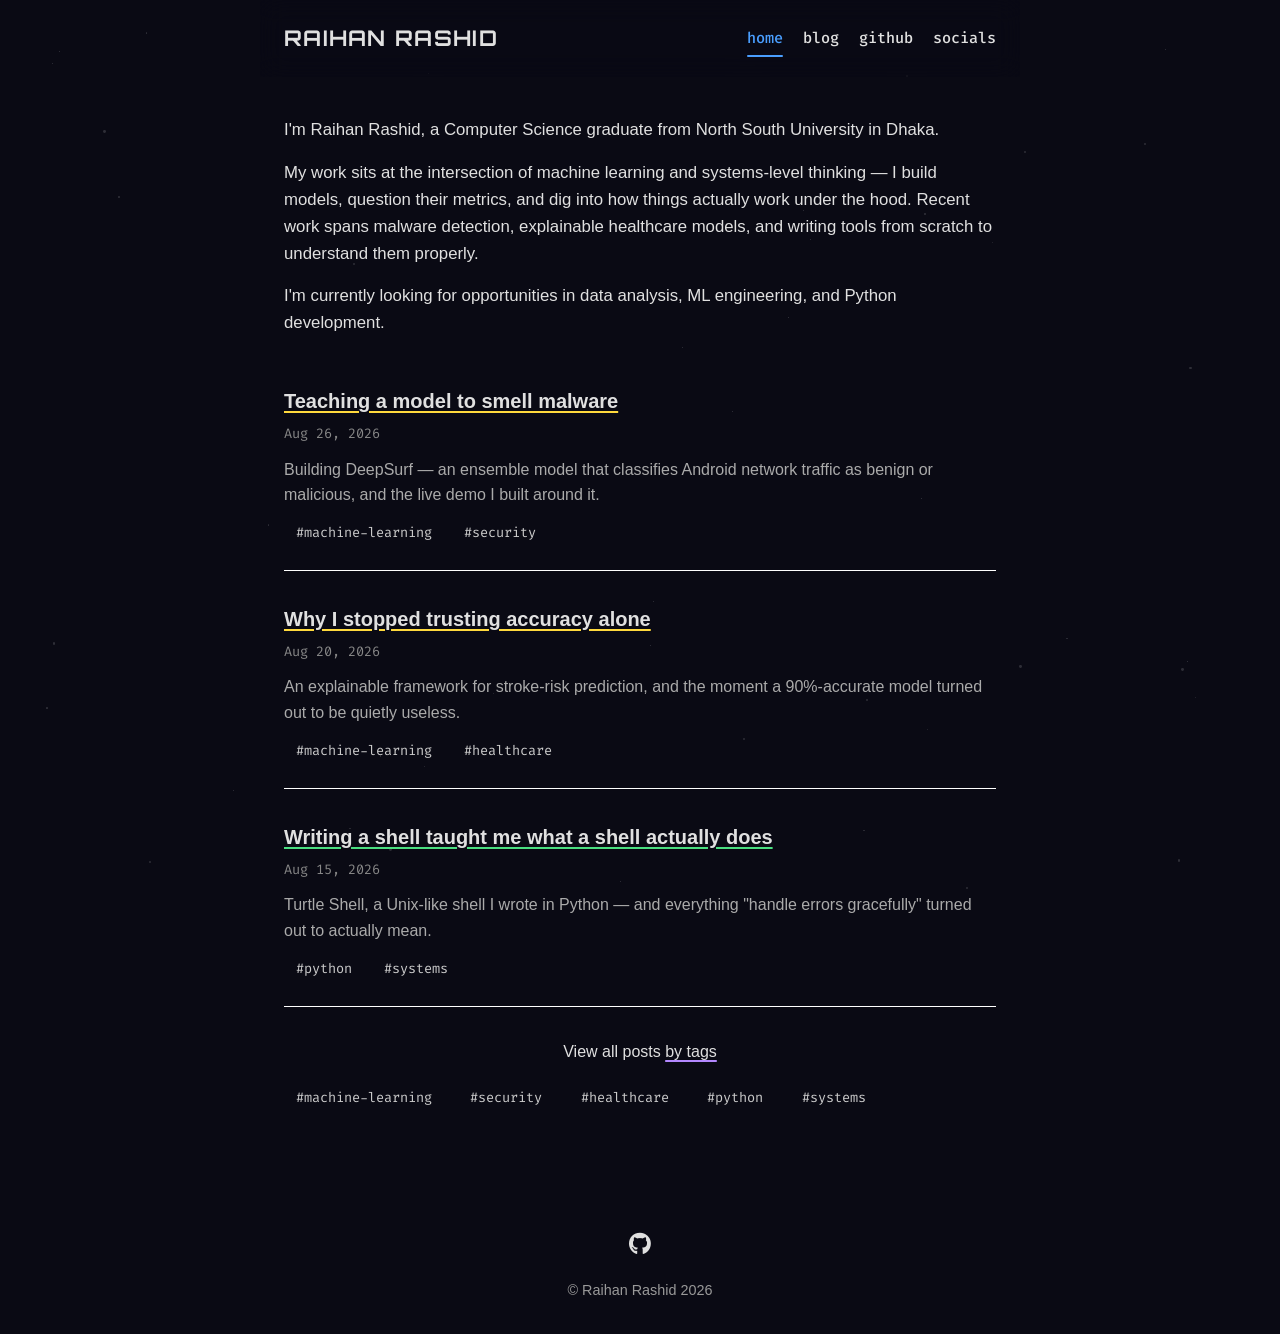
==== commit 1c55080d: "Update the portfolio interface" ====
--- a/index.html
+++ b/index.html
@@ -5,14 +5,14 @@
   <meta name="viewport" content="width=device-width, initial-scale=1.0, viewport-fit=cover">
   <title>Raihan Rashid</title>
 
-  <link rel="preload" href="styles.css?v=5.3" as="style">
-  <link rel="preload" href="script.js?v=5.3" as="script">
+  <link rel="preload" href="styles.css?v=5.5" as="style">
+  <link rel="preload" href="script.js?v=5.5" as="script">
 
-  <link rel="stylesheet" href="styles.css?v=5.3">
+  <link rel="stylesheet" href="styles.css?v=5.5">
   <link rel="stylesheet" href="https://cdnjs.cloudflare.com/ajax/libs/font-awesome/6.5.0/css/all.min.css">
   <link rel="preconnect" href="https://fonts.googleapis.com">
   <link rel="preconnect" href="https://fonts.gstatic.com" crossorigin>
-  <link href="https://fonts.googleapis.com/css2?family=Space+Grotesk:wght@500;700&family=Fira+Code:wght@400;500&display=swap" rel="stylesheet">
+  <link href="https://fonts.googleapis.com/css2?family=Space+Grotesk:wght@500;700&family=Fira+Code:wght@400;500&family=Orbitron:wght@600;700;800&display=swap" rel="stylesheet">
 
   <link rel="icon" href="tabphoto.ico" type="image/x-icon">
 
@@ -53,12 +53,10 @@
     <main>
       <div class="intro">
         <p>I'm Raihan Rashid, a Computer Science graduate from North South University in Dhaka.</p>
-        <p>Most of what I do lives somewhere between machine learning and just wanting to know how things work underneath — I code, I break things, and I stumble step by step while walking.</p>
-        <p>Outside of that I'm into <a href="https://letterboxd.com/Wraihentine/" target="_blank" class="rc-underline">cinematic universes</a>, games, and sports.</p>
-        <p>Want to talk shop? Email me at <i>(rashidraihan021 [at] gmail [dot] com)</i>.</p>
+        <p>My work sits at the intersection of machine learning and systems-level thinking — I build models, question their metrics, and dig into how things actually work under the hood. Recent work spans malware detection, explainable healthcare models, and writing tools from scratch to understand them properly.</p>
+        <p>I'm currently looking for opportunities in data analysis, ML engineering, and Python development.</p>
       </div>
 
-      <h2 class="section-title">A few things I've written lately, or <a href="blog.html" class="rc-underline" data-random-post>roll the dice on a random post!</a></h2>
       <div class="post-list">
         <div class="post-item">
           <a href="blog/deepsurf.html" class="post-item-link">
@@ -67,8 +65,8 @@
             <p class="post-item-excerpt">Building DeepSurf — an ensemble model that classifies Android network traffic as benign or malicious, and the live demo I built around it.</p>
           </a>
           <div class="post-item-tags">
-            <a href="blog.html" class="tag">#machine-learning</a>
-            <a href="blog.html" class="tag">#security</a>
+            <a href="blog.html?tag=machine-learning" class="tag">#machine-learning</a>
+            <a href="blog.html?tag=security" class="tag">#security</a>
           </div>
         </div>
 
@@ -79,8 +77,8 @@
             <p class="post-item-excerpt">An explainable framework for stroke-risk prediction, and the moment a 90%-accurate model turned out to be quietly useless.</p>
           </a>
           <div class="post-item-tags">
-            <a href="blog.html" class="tag">#machine-learning</a>
-            <a href="blog.html" class="tag">#healthcare</a>
+            <a href="blog.html?tag=machine-learning" class="tag">#machine-learning</a>
+            <a href="blog.html?tag=healthcare" class="tag">#healthcare</a>
           </div>
         </div>
 
@@ -91,18 +89,18 @@
             <p class="post-item-excerpt">Turtle Shell, a Unix-like shell I wrote in Python — and everything "handle errors gracefully" turned out to actually mean.</p>
           </a>
           <div class="post-item-tags">
-            <a href="blog.html" class="tag">#python</a>
-            <a href="blog.html" class="tag">#systems</a>
+            <a href="blog.html?tag=python" class="tag">#python</a>
+            <a href="blog.html?tag=systems" class="tag">#systems</a>
           </div>
         </div>
       </div>
-      <p class="view-all-link">View all posts <a href="blog.html" class="rc-underline">by tags</a>, listed below:</p>
+      <p class="view-all-link">View all posts <a href="blog.html" class="rc-underline">by tags</a></p>
       <div class="tag-filter-bar">
-        <a href="blog.html" class="tag">#machine-learning</a>
-        <a href="blog.html" class="tag">#security</a>
-        <a href="blog.html" class="tag">#healthcare</a>
-        <a href="blog.html" class="tag">#python</a>
-        <a href="blog.html" class="tag">#systems</a>
+        <a href="blog.html?tag=machine-learning" class="tag">#machine-learning</a>
+        <a href="blog.html?tag=security" class="tag">#security</a>
+        <a href="blog.html?tag=healthcare" class="tag">#healthcare</a>
+        <a href="blog.html?tag=python" class="tag">#python</a>
+        <a href="blog.html?tag=systems" class="tag">#systems</a>
       </div>
     </main>
   </div>
@@ -112,6 +110,6 @@
     <p>&copy; Raihan Rashid 2026</p>
   </footer>
 
-  <script src="script.js?v=5.3"></script>
+  <script src="script.js?v=5.5"></script>
 </body>
 </html>
--- a/styles.css
+++ b/styles.css
@@ -67,10 +67,11 @@
 
 .logo-wordmark {
   --logo-color: #e0e0e0;
-  font-family: 'Space Grotesk', -apple-system, sans-serif;
-  font-size: 1.5rem;
+  font-family: 'Orbitron', -apple-system, sans-serif;
+  font-size: 1.35rem;
   font-weight: 700;
-  letter-spacing: 0.02em;
+  letter-spacing: 0.06em;
+  text-transform: uppercase;
   color: var(--logo-color);
   transition: color 0.25s ease;
   display: inline-block;
@@ -170,10 +171,18 @@
 }
 
 .view-all-link {
-  display: inline-block;
+  display: block;
+  text-align: center;
   margin-top: 1rem;
-  margin-bottom: 2rem;
+  margin-bottom: 1.25rem;
   font-weight: 500;
+}
+
+.filter-status {
+  text-align: center;
+  font-family: 'Fira Code', monospace;
+  color: #999;
+  margin-bottom: 1.5rem;
 }
 
 /* Page title */
@@ -189,23 +198,59 @@
   margin-bottom: 1.75rem;
 }
 
-/* Tags — rounded pill chips, always real links */
+/* Tags — plain text; hovering draws a colored ring clockwise around
+   the tag, like YouTube's animated subscribe-button glow */
+@property --tag-angle {
+  syntax: '<angle>';
+  inherits: false;
+  initial-value: 0deg;
+}
+
 .tag {
-  --rc-color: #4a9eff;
+  --tag-angle: 0deg;
+  position: relative;
   display: inline-block;
-  font-family: 'Fira Code', monospace;
-  font-size: 0.8rem;
-  padding: 0.25rem 0.75rem;
+  line-height: 1;
+  font-family: 'Fira Code', monospace;
+  font-size: 0.85rem;
+  padding: 0.4rem 0.75rem;
   border-radius: 999px;
-  border: 1px solid var(--rc-color);
-  color: var(--rc-color);
+  color: #ccc;
   text-decoration: none;
   cursor: pointer;
-  transition: color 0.5s ease, border-color 0.5s ease, background-color 0.2s ease;
+  background: transparent;
+  transition: color 0.2s ease;
 }
 
 .tag:hover {
-  background-color: rgba(255, 255, 255, 0.06);
+  color: #fff;
+}
+
+.tag:before {
+  content: '';
+  position: absolute;
+  inset: 0;
+  border-radius: 999px;
+  border: 2px solid transparent;
+  background-image:
+    linear-gradient(var(--dark-bg), var(--dark-bg)),
+    conic-gradient(from 0deg, #4a9eff 0deg, #ff5c5c 60deg, #ff6ec7 120deg, #4ade80 180deg, #ff9a3d 240deg, #b388ff 300deg, #4a9eff 360deg);
+  background-origin: border-box;
+  background-clip: content-box, border-box;
+  -webkit-mask-image: conic-gradient(#000 calc(var(--tag-angle)), transparent 0deg);
+  mask-image: conic-gradient(#000 calc(var(--tag-angle)), transparent 0deg);
+  pointer-events: none;
+  transition: --tag-angle 0.6s ease;
+}
+
+.tag:hover:before {
+  --tag-angle: 360deg;
+}
+
+.tag.tag-active {
+  color: #fff;
+  font-weight: 600;
+  --tag-angle: 360deg;
 }
 
 .tag-filter-bar {
--- a/styles.css
+++ b/styles.css
@@ -67,10 +67,11 @@
 
 .logo-wordmark {
   --logo-color: #e0e0e0;
-  font-family: 'Space Grotesk', -apple-system, sans-serif;
-  font-size: 1.5rem;
+  font-family: 'Orbitron', -apple-system, sans-serif;
+  font-size: 1.35rem;
   font-weight: 700;
-  letter-spacing: 0.02em;
+  letter-spacing: 0.06em;
+  text-transform: uppercase;
   color: var(--logo-color);
   transition: color 0.25s ease;
   display: inline-block;
@@ -170,10 +171,18 @@
 }
 
 .view-all-link {
-  display: inline-block;
+  display: block;
+  text-align: center;
   margin-top: 1rem;
-  margin-bottom: 2rem;
+  margin-bottom: 1.25rem;
   font-weight: 500;
+}
+
+.filter-status {
+  text-align: center;
+  font-family: 'Fira Code', monospace;
+  color: #999;
+  margin-bottom: 1.5rem;
 }
 
 /* Page title */
@@ -189,23 +198,59 @@
   margin-bottom: 1.75rem;
 }
 
-/* Tags — rounded pill chips, always real links */
+/* Tags — plain text; hovering draws a colored ring clockwise around
+   the tag, like YouTube's animated subscribe-button glow */
+@property --tag-angle {
+  syntax: '<angle>';
+  inherits: false;
+  initial-value: 0deg;
+}
+
 .tag {
-  --rc-color: #4a9eff;
+  --tag-angle: 0deg;
+  position: relative;
   display: inline-block;
-  font-family: 'Fira Code', monospace;
-  font-size: 0.8rem;
-  padding: 0.25rem 0.75rem;
+  line-height: 1;
+  font-family: 'Fira Code', monospace;
+  font-size: 0.85rem;
+  padding: 0.4rem 0.75rem;
   border-radius: 999px;
-  border: 1px solid var(--rc-color);
-  color: var(--rc-color);
+  color: #ccc;
   text-decoration: none;
   cursor: pointer;
-  transition: color 0.5s ease, border-color 0.5s ease, background-color 0.2s ease;
+  background: transparent;
+  transition: color 0.2s ease;
 }
 
 .tag:hover {
-  background-color: rgba(255, 255, 255, 0.06);
+  color: #fff;
+}
+
+.tag:before {
+  content: '';
+  position: absolute;
+  inset: 0;
+  border-radius: 999px;
+  border: 2px solid transparent;
+  background-image:
+    linear-gradient(var(--dark-bg), var(--dark-bg)),
+    conic-gradient(from 0deg, #4a9eff 0deg, #ff5c5c 60deg, #ff6ec7 120deg, #4ade80 180deg, #ff9a3d 240deg, #b388ff 300deg, #4a9eff 360deg);
+  background-origin: border-box;
+  background-clip: content-box, border-box;
+  -webkit-mask-image: conic-gradient(#000 calc(var(--tag-angle)), transparent 0deg);
+  mask-image: conic-gradient(#000 calc(var(--tag-angle)), transparent 0deg);
+  pointer-events: none;
+  transition: --tag-angle 0.6s ease;
+}
+
+.tag:hover:before {
+  --tag-angle: 360deg;
+}
+
+.tag.tag-active {
+  color: #fff;
+  font-weight: 600;
+  --tag-angle: 360deg;
 }
 
 .tag-filter-bar {
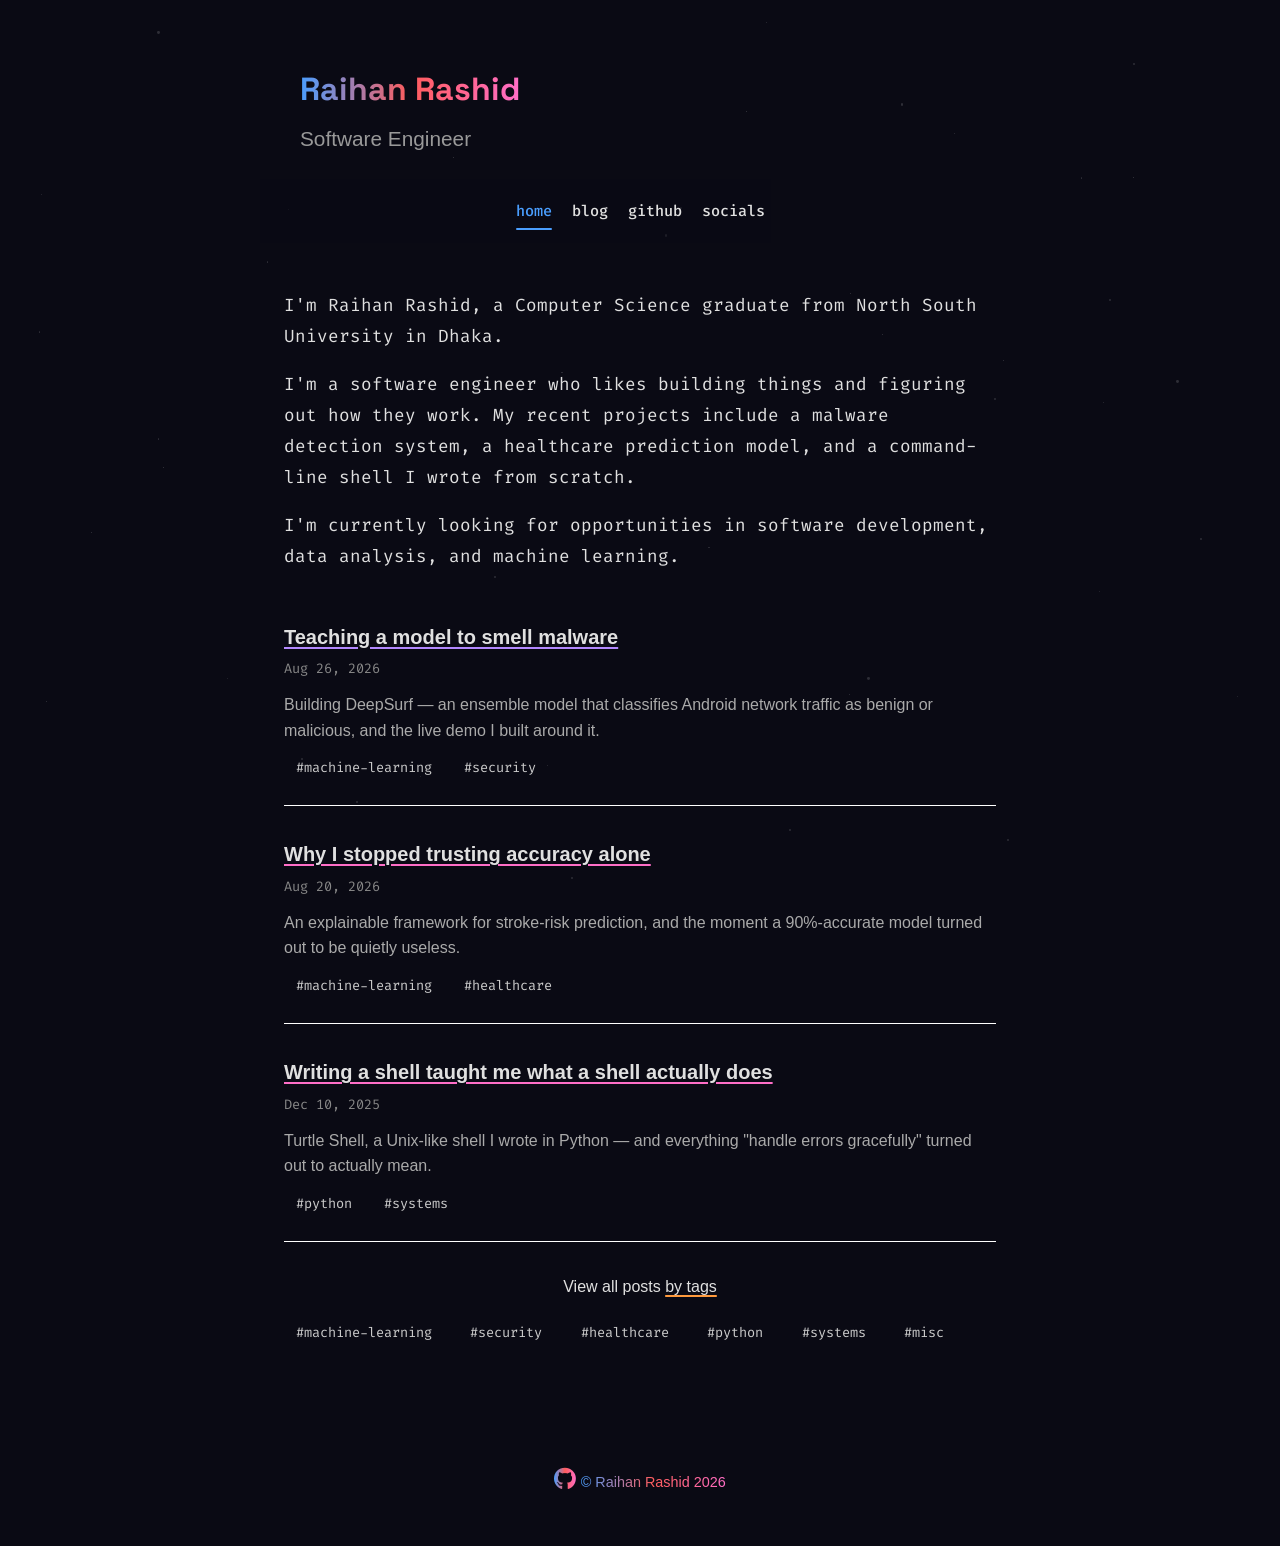
==== commit d5c79373: "Update the portfolio interface" ====
--- a/index.html
+++ b/index.html
@@ -5,10 +5,10 @@
   <meta name="viewport" content="width=device-width, initial-scale=1.0, viewport-fit=cover">
   <title>Raihan Rashid</title>
 
-  <link rel="preload" href="styles.css?v=5.5" as="style">
-  <link rel="preload" href="script.js?v=5.5" as="script">
+  <link rel="preload" href="styles.css?v=5.7" as="style">
+  <link rel="preload" href="script.js?v=5.7" as="script">
 
-  <link rel="stylesheet" href="styles.css?v=5.5">
+  <link rel="stylesheet" href="styles.css?v=5.7">
   <link rel="stylesheet" href="https://cdnjs.cloudflare.com/ajax/libs/font-awesome/6.5.0/css/all.min.css">
   <link rel="preconnect" href="https://fonts.googleapis.com">
   <link rel="preconnect" href="https://fonts.gstatic.com" crossorigin>
@@ -33,28 +33,27 @@
   <div class="space-bg" id="spaceBg"></div>
 
   <div class="container">
-    <header>
-      <div class="header-inner">
-        <div class="header-content">
-          <div class="logo-wordmark">Raihan Rashid</div>
-        </div>
+    <div class="hero">
+      <div class="logo-wordmark">Raihan Rashid</div>
+      <p class="hero-subtitle">Software Engineer</p>
+    </div>
 
-        <div class="header-right">
-          <nav class="desktop-nav">
-            <a href="index.html" class="nav-link" data-value="home">home</a>
-            <a href="blog.html" class="nav-link" data-value="blog">blog</a>
-            <a href="https://github.com/rashidraihan" target="_blank" class="nav-link" data-value="github">github</a>
-            <a href="socials.html" class="nav-link" data-value="socials">socials</a>
-          </nav>
+    <nav class="site-nav">
+      <div class="nav-inner">
+        <div class="desktop-nav">
+          <a href="index.html" class="nav-link" data-value="home">home</a>
+          <a href="blog.html" class="nav-link" data-value="blog">blog</a>
+          <a href="https://github.com/rashidraihan" target="_blank" class="nav-link" data-value="github">github</a>
+          <a href="socials.html" class="nav-link" data-value="socials">socials</a>
         </div>
       </div>
-    </header>
+    </nav>
 
     <main>
       <div class="intro">
         <p>I'm Raihan Rashid, a Computer Science graduate from North South University in Dhaka.</p>
-        <p>My work sits at the intersection of machine learning and systems-level thinking — I build models, question their metrics, and dig into how things actually work under the hood. Recent work spans malware detection, explainable healthcare models, and writing tools from scratch to understand them properly.</p>
-        <p>I'm currently looking for opportunities in data analysis, ML engineering, and Python development.</p>
+        <p>I'm a software engineer who likes building things and figuring out how they work. My recent projects include a malware detection system, a healthcare prediction model, and a command-line shell I wrote from scratch.</p>
+        <p>I'm currently looking for opportunities in software development, data analysis, and machine learning.</p>
       </div>
 
       <div class="post-list">
@@ -85,7 +84,7 @@
         <div class="post-item">
           <a href="blog/turtle-shell.html" class="post-item-link">
             <h3 class="post-item-title rc-underline">Writing a shell taught me what a shell actually does</h3>
-            <p class="post-item-date">Aug 15, 2026</p>
+            <p class="post-item-date">Dec 10, 2025</p>
             <p class="post-item-excerpt">Turtle Shell, a Unix-like shell I wrote in Python — and everything "handle errors gracefully" turned out to actually mean.</p>
           </a>
           <div class="post-item-tags">
@@ -101,6 +100,7 @@
         <a href="blog.html?tag=healthcare" class="tag">#healthcare</a>
         <a href="blog.html?tag=python" class="tag">#python</a>
         <a href="blog.html?tag=systems" class="tag">#systems</a>
+        <a href="blog.html?tag=misc" class="tag">#misc</a>
       </div>
     </main>
   </div>
@@ -110,6 +110,6 @@
     <p>&copy; Raihan Rashid 2026</p>
   </footer>
 
-  <script src="script.js?v=5.5"></script>
+  <script src="script.js?v=5.7"></script>
 </body>
 </html>
--- a/styles.css
+++ b/styles.css
@@ -39,48 +39,49 @@
   padding: 0 1.5rem;
 }
 
-/* Header — sticky, blurred, low-opacity, stays fixed in shape while scrolling */
-header {
+/* Hero — brand name + subtitle, scrolls normally with the page,
+   never sticky, never moves with the nav bar. Sits slightly right
+   and lower on desktop (not on mobile — see responsive section). */
+.hero {
+  padding: 4rem 1.5rem 1.5rem 2.5rem;
+  margin: 0 -1.5rem;
+}
+
+.logo-wordmark {
+  font-family: 'Space Grotesk', -apple-system, sans-serif;
+  font-size: 2rem;
+  font-weight: 700;
+  display: inline-block;
+  white-space: nowrap;
+  cursor: default;
+  background: linear-gradient(90deg, #4a9eff, #ff5c5c, #ff6ec7, #4ade80, #ff9a3d, #b388ff, #4a9eff);
+  background-size: 300% auto;
+  -webkit-background-clip: text;
+  background-clip: text;
+  color: transparent;
+  animation: rainbowFlow 7s linear infinite;
+}
+
+.hero-subtitle {
+  color: #999;
+  font-size: 1.3rem;
+  margin-top: 0.4rem;
+}
+
+/* Nav bar — sticky, low-opacity tint (no blur) so content behind it
+   stays fully readable while scrolling, just slightly faded */
+.site-nav {
   position: sticky;
   top: 0;
   z-index: 100;
-  padding: 1.25rem 1.5rem;
-  background-color: rgba(10, 10, 20, 0.35);
-  backdrop-filter: blur(12px);
-  -webkit-backdrop-filter: blur(12px);
-  margin: 0 -1.5rem;
-}
-
-.header-inner {
-  display: flex;
-  justify-content: space-between;
-  align-items: center;
-  flex-wrap: wrap;
-  gap: 1rem;
-}
-
-.header-content {
-  display: flex;
-  align-items: center;
-  gap: 1.5rem;
-}
-
-.logo-wordmark {
-  --logo-color: #e0e0e0;
-  font-family: 'Orbitron', -apple-system, sans-serif;
-  font-size: 1.35rem;
-  font-weight: 700;
-  letter-spacing: 0.06em;
-  text-transform: uppercase;
-  color: var(--logo-color);
-  transition: color 0.25s ease;
-  display: inline-block;
-  cursor: default;
-}
-
-.header-right {
-  display: flex;
-  align-items: center;
+  padding: 0.85rem 1.5rem;
+  margin: 0 -1.5rem 0.5rem;
+  background-color: rgba(10, 10, 20, 0.45);
+}
+
+.nav-inner {
+  display: flex;
+  justify-content: center;
 }
 
 /* Navigation — plain text, monospace, no icons */
@@ -156,11 +157,13 @@
 
 .intro {
   margin-bottom: 3rem;
-  font-size: 1.05rem;
+  font-family: 'Fira Code', monospace;
+  font-size: 1.1rem;
+  line-height: 1.75;
 }
 
 .intro p {
-  margin-bottom: 1rem;
+  margin-bottom: 1.1rem;
 }
 
 /* Homepage post teaser */
@@ -199,7 +202,9 @@
 }
 
 /* Tags — plain text; hovering draws a colored ring clockwise around
-   the tag, like YouTube's animated subscribe-button glow */
+   the tag, like YouTube's animated subscribe-button glow. The ring's
+   colors continuously rotate while hovered, starting from a random
+   point each time (driven by --hue-rotate, set via JS). */
 @property --tag-angle {
   syntax: '<angle>';
   inherits: false;
@@ -208,6 +213,7 @@
 
 .tag {
   --tag-angle: 0deg;
+  --hue-rotate: 0deg;
   position: relative;
   display: inline-block;
   line-height: 1;
@@ -230,11 +236,12 @@
   content: '';
   position: absolute;
   inset: 0;
+  z-index: -1;
   border-radius: 999px;
   border: 2px solid transparent;
   background-image:
     linear-gradient(var(--dark-bg), var(--dark-bg)),
-    conic-gradient(from 0deg, #4a9eff 0deg, #ff5c5c 60deg, #ff6ec7 120deg, #4ade80 180deg, #ff9a3d 240deg, #b388ff 300deg, #4a9eff 360deg);
+    conic-gradient(from var(--hue-rotate), #4a9eff 0deg, #ff5c5c 60deg, #ff6ec7 120deg, #4ade80 180deg, #ff9a3d 240deg, #b388ff 300deg, #4a9eff 360deg);
   background-origin: border-box;
   background-clip: content-box, border-box;
   -webkit-mask-image: conic-gradient(#000 calc(var(--tag-angle)), transparent 0deg);
@@ -243,7 +250,8 @@
   transition: --tag-angle 0.6s ease;
 }
 
-.tag:hover:before {
+.tag:hover:before,
+.tag.tag-tap:before {
   --tag-angle: 360deg;
 }
 
@@ -379,7 +387,10 @@
 }
 
 .post p {
-  margin-bottom: 1.2rem;
+  margin-bottom: 1.3rem;
+  font-family: 'Fira Code', monospace;
+  font-size: 1.05rem;
+  line-height: 1.75;
 }
 
 .post code {
@@ -417,23 +428,35 @@
   margin: 0 0.6rem;
 }
 
-/* Footer — plain, no color cycling */
+/* Footer — same continuous flowing rainbow gradient as the logo */
 footer {
   padding: 3rem 0 2rem;
   text-align: center;
 }
 
+.footer-github,
+footer p {
+  display: inline-block;
+  background: linear-gradient(90deg, #4a9eff, #ff5c5c, #ff6ec7, #4ade80, #ff9a3d, #b388ff, #4a9eff);
+  background-size: 300% auto;
+  -webkit-background-clip: text;
+  background-clip: text;
+  color: transparent;
+  animation: rainbowFlow 7s linear infinite;
+}
+
 .footer-github {
   font-size: 1.4rem;
-  display: inline-block;
   margin-bottom: 1rem;
   text-decoration: none;
-  color: var(--dark-text);
 }
 
 footer p {
   font-size: 0.9rem;
-  color: #999;
+}
+
+@keyframes rainbowFlow {
+  to { background-position: 300% center; }
 }
 
 /* Space background */
@@ -472,23 +495,26 @@
 
 /* Responsive */
 @media (max-width: 768px) {
-  header {
-    padding: 1rem 1.25rem;
-  }
-
-  .header-content {
-    flex: 1;
+  .hero {
+    padding: 1.5rem 1.25rem 1.25rem;
+    margin: 0 -1.25rem;
+  }
+
+  .site-nav {
+    padding: 0.75rem 1.25rem;
+    margin: 0 -1.25rem 0.5rem;
+  }
+
+  .logo-wordmark {
+    font-size: 1.4rem;
+  }
+
+  .hero-subtitle {
+    font-size: 0.9rem;
   }
 
   .desktop-nav {
-    width: 100%;
-    justify-content: center;
-    gap: 1rem;
-    margin-top: 0.75rem;
-  }
-
-  .logo-wordmark {
-    font-size: 1.25rem;
+    gap: 0.85rem;
   }
 
   .page-title {
@@ -502,4 +528,18 @@
   .post-title {
     font-size: 1.6rem;
   }
+
+  .intro {
+    font-size: 1rem;
+  }
+
+  .post p {
+    font-size: 0.98rem;
+  }
+}
+
+@media (max-width: 400px) {
+  .logo-wordmark {
+    font-size: 1.15rem;
+  }
 }
--- a/styles.css
+++ b/styles.css
@@ -39,48 +39,49 @@
   padding: 0 1.5rem;
 }
 
-/* Header — sticky, blurred, low-opacity, stays fixed in shape while scrolling */
-header {
+/* Hero — brand name + subtitle, scrolls normally with the page,
+   never sticky, never moves with the nav bar. Sits slightly right
+   and lower on desktop (not on mobile — see responsive section). */
+.hero {
+  padding: 4rem 1.5rem 1.5rem 2.5rem;
+  margin: 0 -1.5rem;
+}
+
+.logo-wordmark {
+  font-family: 'Space Grotesk', -apple-system, sans-serif;
+  font-size: 2rem;
+  font-weight: 700;
+  display: inline-block;
+  white-space: nowrap;
+  cursor: default;
+  background: linear-gradient(90deg, #4a9eff, #ff5c5c, #ff6ec7, #4ade80, #ff9a3d, #b388ff, #4a9eff);
+  background-size: 300% auto;
+  -webkit-background-clip: text;
+  background-clip: text;
+  color: transparent;
+  animation: rainbowFlow 7s linear infinite;
+}
+
+.hero-subtitle {
+  color: #999;
+  font-size: 1.3rem;
+  margin-top: 0.4rem;
+}
+
+/* Nav bar — sticky, low-opacity tint (no blur) so content behind it
+   stays fully readable while scrolling, just slightly faded */
+.site-nav {
   position: sticky;
   top: 0;
   z-index: 100;
-  padding: 1.25rem 1.5rem;
-  background-color: rgba(10, 10, 20, 0.35);
-  backdrop-filter: blur(12px);
-  -webkit-backdrop-filter: blur(12px);
-  margin: 0 -1.5rem;
-}
-
-.header-inner {
-  display: flex;
-  justify-content: space-between;
-  align-items: center;
-  flex-wrap: wrap;
-  gap: 1rem;
-}
-
-.header-content {
-  display: flex;
-  align-items: center;
-  gap: 1.5rem;
-}
-
-.logo-wordmark {
-  --logo-color: #e0e0e0;
-  font-family: 'Orbitron', -apple-system, sans-serif;
-  font-size: 1.35rem;
-  font-weight: 700;
-  letter-spacing: 0.06em;
-  text-transform: uppercase;
-  color: var(--logo-color);
-  transition: color 0.25s ease;
-  display: inline-block;
-  cursor: default;
-}
-
-.header-right {
-  display: flex;
-  align-items: center;
+  padding: 0.85rem 1.5rem;
+  margin: 0 -1.5rem 0.5rem;
+  background-color: rgba(10, 10, 20, 0.45);
+}
+
+.nav-inner {
+  display: flex;
+  justify-content: center;
 }
 
 /* Navigation — plain text, monospace, no icons */
@@ -156,11 +157,13 @@
 
 .intro {
   margin-bottom: 3rem;
-  font-size: 1.05rem;
+  font-family: 'Fira Code', monospace;
+  font-size: 1.1rem;
+  line-height: 1.75;
 }
 
 .intro p {
-  margin-bottom: 1rem;
+  margin-bottom: 1.1rem;
 }
 
 /* Homepage post teaser */
@@ -199,7 +202,9 @@
 }
 
 /* Tags — plain text; hovering draws a colored ring clockwise around
-   the tag, like YouTube's animated subscribe-button glow */
+   the tag, like YouTube's animated subscribe-button glow. The ring's
+   colors continuously rotate while hovered, starting from a random
+   point each time (driven by --hue-rotate, set via JS). */
 @property --tag-angle {
   syntax: '<angle>';
   inherits: false;
@@ -208,6 +213,7 @@
 
 .tag {
   --tag-angle: 0deg;
+  --hue-rotate: 0deg;
   position: relative;
   display: inline-block;
   line-height: 1;
@@ -230,11 +236,12 @@
   content: '';
   position: absolute;
   inset: 0;
+  z-index: -1;
   border-radius: 999px;
   border: 2px solid transparent;
   background-image:
     linear-gradient(var(--dark-bg), var(--dark-bg)),
-    conic-gradient(from 0deg, #4a9eff 0deg, #ff5c5c 60deg, #ff6ec7 120deg, #4ade80 180deg, #ff9a3d 240deg, #b388ff 300deg, #4a9eff 360deg);
+    conic-gradient(from var(--hue-rotate), #4a9eff 0deg, #ff5c5c 60deg, #ff6ec7 120deg, #4ade80 180deg, #ff9a3d 240deg, #b388ff 300deg, #4a9eff 360deg);
   background-origin: border-box;
   background-clip: content-box, border-box;
   -webkit-mask-image: conic-gradient(#000 calc(var(--tag-angle)), transparent 0deg);
@@ -243,7 +250,8 @@
   transition: --tag-angle 0.6s ease;
 }
 
-.tag:hover:before {
+.tag:hover:before,
+.tag.tag-tap:before {
   --tag-angle: 360deg;
 }
 
@@ -379,7 +387,10 @@
 }
 
 .post p {
-  margin-bottom: 1.2rem;
+  margin-bottom: 1.3rem;
+  font-family: 'Fira Code', monospace;
+  font-size: 1.05rem;
+  line-height: 1.75;
 }
 
 .post code {
@@ -417,23 +428,35 @@
   margin: 0 0.6rem;
 }
 
-/* Footer — plain, no color cycling */
+/* Footer — same continuous flowing rainbow gradient as the logo */
 footer {
   padding: 3rem 0 2rem;
   text-align: center;
 }
 
+.footer-github,
+footer p {
+  display: inline-block;
+  background: linear-gradient(90deg, #4a9eff, #ff5c5c, #ff6ec7, #4ade80, #ff9a3d, #b388ff, #4a9eff);
+  background-size: 300% auto;
+  -webkit-background-clip: text;
+  background-clip: text;
+  color: transparent;
+  animation: rainbowFlow 7s linear infinite;
+}
+
 .footer-github {
   font-size: 1.4rem;
-  display: inline-block;
   margin-bottom: 1rem;
   text-decoration: none;
-  color: var(--dark-text);
 }
 
 footer p {
   font-size: 0.9rem;
-  color: #999;
+}
+
+@keyframes rainbowFlow {
+  to { background-position: 300% center; }
 }
 
 /* Space background */
@@ -472,23 +495,26 @@
 
 /* Responsive */
 @media (max-width: 768px) {
-  header {
-    padding: 1rem 1.25rem;
-  }
-
-  .header-content {
-    flex: 1;
+  .hero {
+    padding: 1.5rem 1.25rem 1.25rem;
+    margin: 0 -1.25rem;
+  }
+
+  .site-nav {
+    padding: 0.75rem 1.25rem;
+    margin: 0 -1.25rem 0.5rem;
+  }
+
+  .logo-wordmark {
+    font-size: 1.4rem;
+  }
+
+  .hero-subtitle {
+    font-size: 0.9rem;
   }
 
   .desktop-nav {
-    width: 100%;
-    justify-content: center;
-    gap: 1rem;
-    margin-top: 0.75rem;
-  }
-
-  .logo-wordmark {
-    font-size: 1.25rem;
+    gap: 0.85rem;
   }
 
   .page-title {
@@ -502,4 +528,18 @@
   .post-title {
     font-size: 1.6rem;
   }
+
+  .intro {
+    font-size: 1rem;
+  }
+
+  .post p {
+    font-size: 0.98rem;
+  }
+}
+
+@media (max-width: 400px) {
+  .logo-wordmark {
+    font-size: 1.15rem;
+  }
 }
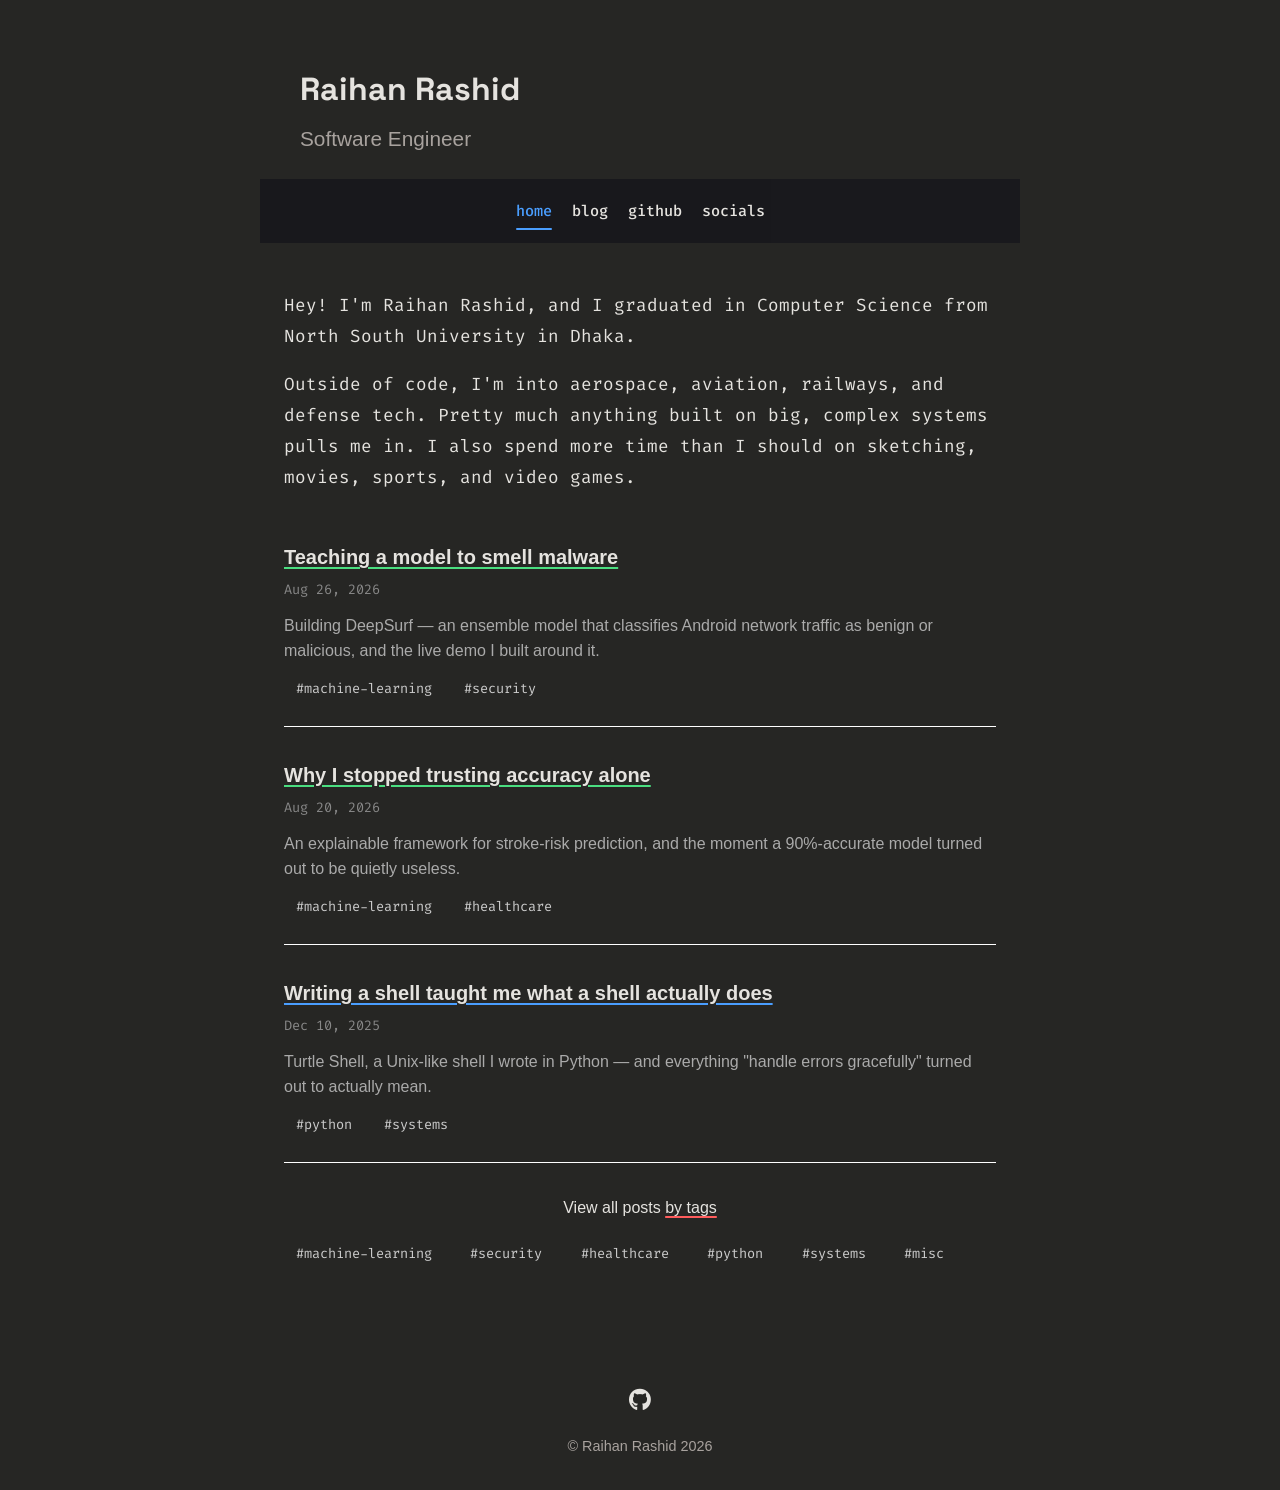
==== commit 85c24cf5: "Static branding, fix footer stacking bug, fix mobile year-tag ring, new dark theme" ====
--- a/index.html
+++ b/index.html
@@ -5,10 +5,10 @@
   <meta name="viewport" content="width=device-width, initial-scale=1.0, viewport-fit=cover">
   <title>Raihan Rashid</title>
 
-  <link rel="preload" href="styles.css?v=5.7" as="style">
-  <link rel="preload" href="script.js?v=5.7" as="script">
+  <link rel="preload" href="styles.css?v=5.8" as="style">
+  <link rel="preload" href="script.js?v=5.8" as="script">
 
-  <link rel="stylesheet" href="styles.css?v=5.7">
+  <link rel="stylesheet" href="styles.css?v=5.8">
   <link rel="stylesheet" href="https://cdnjs.cloudflare.com/ajax/libs/font-awesome/6.5.0/css/all.min.css">
   <link rel="preconnect" href="https://fonts.googleapis.com">
   <link rel="preconnect" href="https://fonts.gstatic.com" crossorigin>
@@ -51,9 +51,8 @@
 
     <main>
       <div class="intro">
-        <p>I'm Raihan Rashid, a Computer Science graduate from North South University in Dhaka.</p>
-        <p>I'm a software engineer who likes building things and figuring out how they work. My recent projects include a malware detection system, a healthcare prediction model, and a command-line shell I wrote from scratch.</p>
-        <p>I'm currently looking for opportunities in software development, data analysis, and machine learning.</p>
+        <p>Hey! I'm Raihan Rashid, and I graduated in Computer Science from North South University in Dhaka.</p>
+        <p>Outside of code, I'm into aerospace, aviation, railways, and defense tech. Pretty much anything built on big, complex systems pulls me in. I also spend more time than I should on sketching, movies, sports, and video games.</p>
       </div>
 
       <div class="post-list">
@@ -106,10 +105,10 @@
   </div>
 
   <footer>
-    <a href="https://github.com/rashidraihan" target="_blank" class="footer-github"><i class="fab fa-github"></i></a>
+    <a href="https://github.com/rashidraihan/rashidraihan.github.io" target="_blank" class="footer-github"><i class="fab fa-github"></i></a>
     <p>&copy; Raihan Rashid 2026</p>
   </footer>
 
-  <script src="script.js?v=5.7"></script>
+  <script src="script.js?v=5.8"></script>
 </body>
 </html>
--- a/styles.css
+++ b/styles.css
@@ -1,7 +1,7 @@
 :root {
-  --dark-bg: #0a0a14;
-  --dark-text: #e0e0e0;
-  --card-dark: #151522;
+  --dark-bg: #262624;
+  --dark-text: #e5e3df;
+  --card-dark: #30302e;
   --line: #ffffff;
 }
 
@@ -54,16 +54,11 @@
   display: inline-block;
   white-space: nowrap;
   cursor: default;
-  background: linear-gradient(90deg, #4a9eff, #ff5c5c, #ff6ec7, #4ade80, #ff9a3d, #b388ff, #4a9eff);
-  background-size: 300% auto;
-  -webkit-background-clip: text;
-  background-clip: text;
-  color: transparent;
-  animation: rainbowFlow 7s linear infinite;
+  color: #e5e3df;
 }
 
 .hero-subtitle {
-  color: #999;
+  color: #a8a29e;
   font-size: 1.3rem;
   margin-top: 0.4rem;
 }
@@ -197,7 +192,7 @@
 }
 
 .page-subtitle {
-  color: #999;
+  color: #a8a29e;
   margin-bottom: 1.75rem;
 }
 
@@ -428,35 +423,23 @@
   margin: 0 0.6rem;
 }
 
-/* Footer — same continuous flowing rainbow gradient as the logo */
+/* Footer — plain, static, icon stacked above the copyright line */
 footer {
   padding: 3rem 0 2rem;
   text-align: center;
 }
 
-.footer-github,
-footer p {
+.footer-github {
   display: inline-block;
-  background: linear-gradient(90deg, #4a9eff, #ff5c5c, #ff6ec7, #4ade80, #ff9a3d, #b388ff, #4a9eff);
-  background-size: 300% auto;
-  -webkit-background-clip: text;
-  background-clip: text;
-  color: transparent;
-  animation: rainbowFlow 7s linear infinite;
-}
-
-.footer-github {
   font-size: 1.4rem;
   margin-bottom: 1rem;
   text-decoration: none;
+  color: #e5e3df;
 }
 
 footer p {
   font-size: 0.9rem;
-}
-
-@keyframes rainbowFlow {
-  to { background-position: 300% center; }
+  color: #a8a29e;
 }
 
 /* Space background */
--- a/styles.css
+++ b/styles.css
@@ -1,7 +1,7 @@
 :root {
-  --dark-bg: #0a0a14;
-  --dark-text: #e0e0e0;
-  --card-dark: #151522;
+  --dark-bg: #262624;
+  --dark-text: #e5e3df;
+  --card-dark: #30302e;
   --line: #ffffff;
 }
 
@@ -54,16 +54,11 @@
   display: inline-block;
   white-space: nowrap;
   cursor: default;
-  background: linear-gradient(90deg, #4a9eff, #ff5c5c, #ff6ec7, #4ade80, #ff9a3d, #b388ff, #4a9eff);
-  background-size: 300% auto;
-  -webkit-background-clip: text;
-  background-clip: text;
-  color: transparent;
-  animation: rainbowFlow 7s linear infinite;
+  color: #e5e3df;
 }
 
 .hero-subtitle {
-  color: #999;
+  color: #a8a29e;
   font-size: 1.3rem;
   margin-top: 0.4rem;
 }
@@ -197,7 +192,7 @@
 }
 
 .page-subtitle {
-  color: #999;
+  color: #a8a29e;
   margin-bottom: 1.75rem;
 }
 
@@ -428,35 +423,23 @@
   margin: 0 0.6rem;
 }
 
-/* Footer — same continuous flowing rainbow gradient as the logo */
+/* Footer — plain, static, icon stacked above the copyright line */
 footer {
   padding: 3rem 0 2rem;
   text-align: center;
 }
 
-.footer-github,
-footer p {
+.footer-github {
   display: inline-block;
-  background: linear-gradient(90deg, #4a9eff, #ff5c5c, #ff6ec7, #4ade80, #ff9a3d, #b388ff, #4a9eff);
-  background-size: 300% auto;
-  -webkit-background-clip: text;
-  background-clip: text;
-  color: transparent;
-  animation: rainbowFlow 7s linear infinite;
-}
-
-.footer-github {
   font-size: 1.4rem;
   margin-bottom: 1rem;
   text-decoration: none;
+  color: #e5e3df;
 }
 
 footer p {
   font-size: 0.9rem;
-}
-
-@keyframes rainbowFlow {
-  to { background-position: 300% center; }
+  color: #a8a29e;
 }
 
 /* Space background */
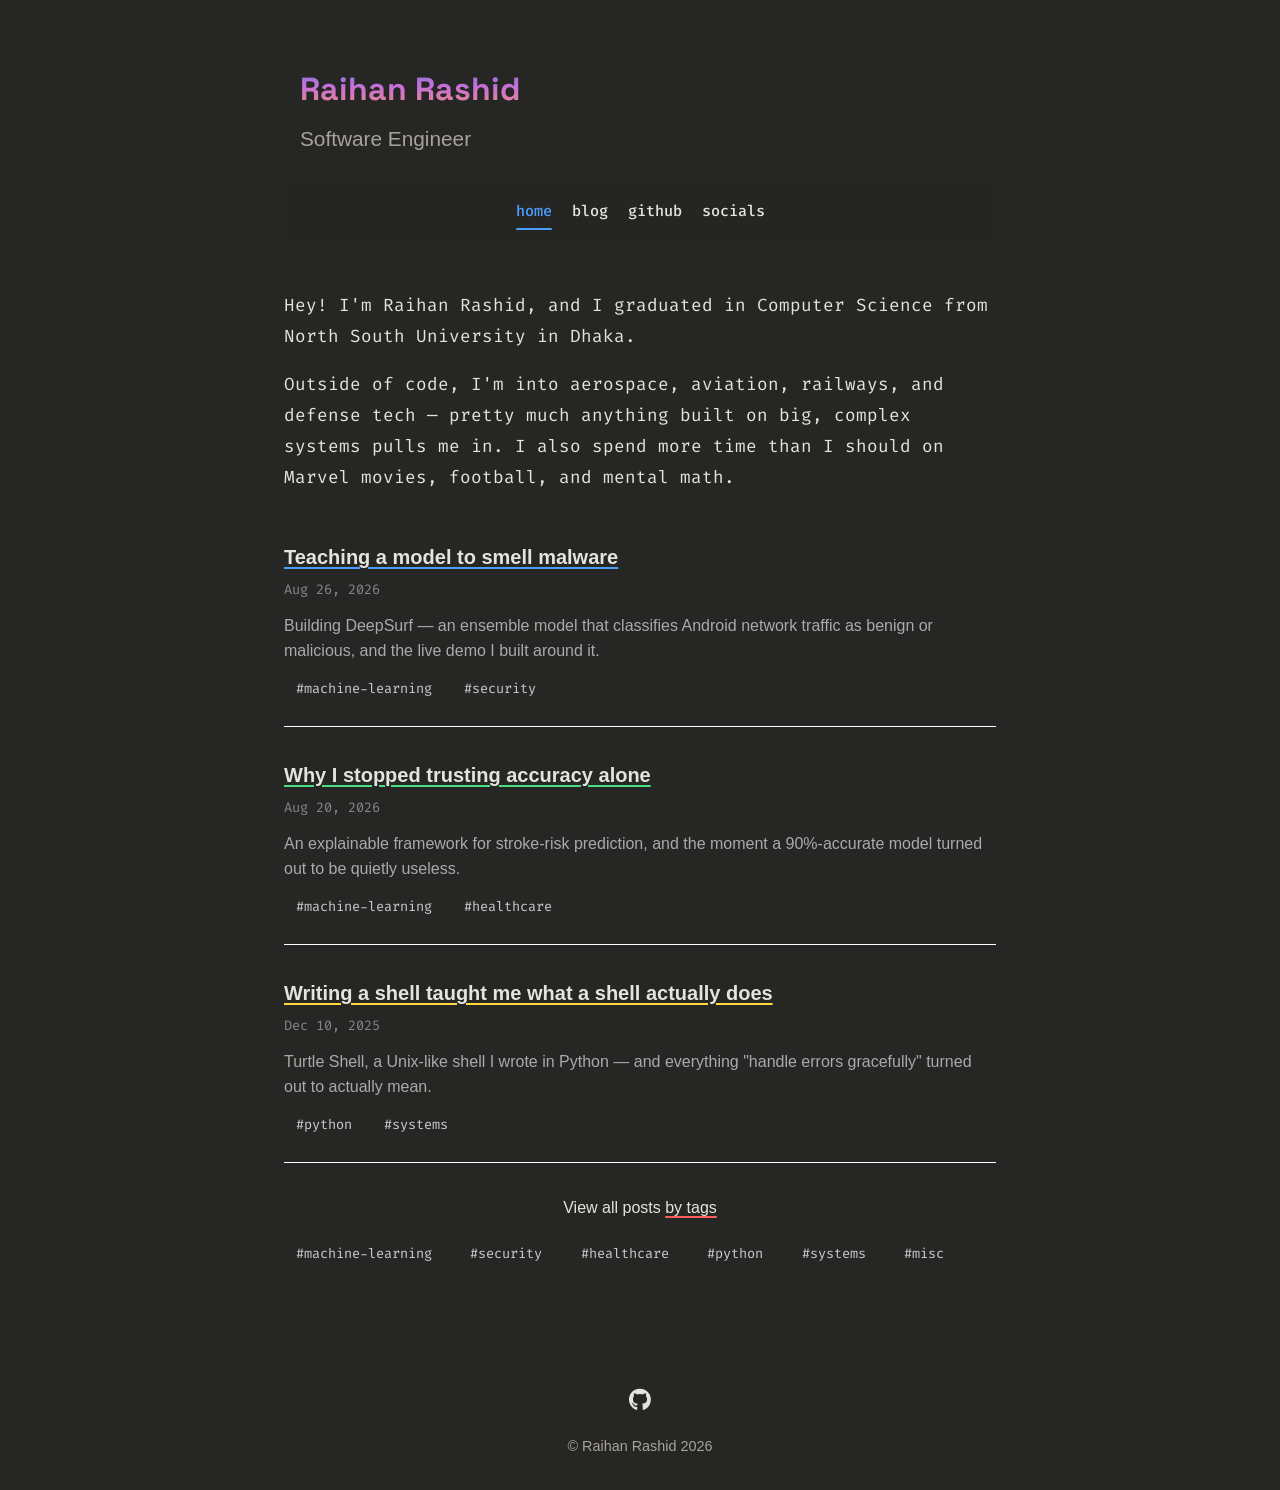
==== commit bffef3c6: "Static branding, fix nav bar, new theme for head" ====
--- a/index.html
+++ b/index.html
@@ -5,10 +5,10 @@
   <meta name="viewport" content="width=device-width, initial-scale=1.0, viewport-fit=cover">
   <title>Raihan Rashid</title>
 
-  <link rel="preload" href="styles.css?v=5.8" as="style">
-  <link rel="preload" href="script.js?v=5.8" as="script">
+  <link rel="preload" href="styles.css?v=5.9" as="style">
+  <link rel="preload" href="script.js?v=5.9" as="script">
 
-  <link rel="stylesheet" href="styles.css?v=5.8">
+  <link rel="stylesheet" href="styles.css?v=5.9">
   <link rel="stylesheet" href="https://cdnjs.cloudflare.com/ajax/libs/font-awesome/6.5.0/css/all.min.css">
   <link rel="preconnect" href="https://fonts.googleapis.com">
   <link rel="preconnect" href="https://fonts.gstatic.com" crossorigin>
@@ -17,7 +17,20 @@
   <link rel="icon" href="tabphoto.ico" type="image/x-icon">
 
   <meta name="color-scheme" content="dark">
-  <meta name="theme-color" content="#0a0a14">
+  <meta name="theme-color" content="#262624">
+
+  <meta name="description" content="Raihan Rashid — a software engineer from Dhaka building projects in machine learning, security, and systems programming.">
+
+  <meta property="og:title" content="Raihan Rashid">
+  <meta property="og:description" content="Raihan Rashid — a software engineer from Dhaka building projects in machine learning, security, and systems programming.">
+  <meta property="og:type" content="website">
+  <meta property="og:url" content="https://rashidraihan.github.io/">
+  <meta property="og:image" content="https://rashidraihan.github.io/images/projects/deepsurf.png">
+
+  <meta name="twitter:card" content="summary_large_image">
+  <meta name="twitter:title" content="Raihan Rashid">
+  <meta name="twitter:description" content="Raihan Rashid — a software engineer from Dhaka building projects in machine learning, security, and systems programming.">
+  <meta name="twitter:image" content="https://rashidraihan.github.io/images/projects/deepsurf.png">
 
   <meta name="format-detection" content="telephone=no">
 </head>
@@ -52,7 +65,7 @@
     <main>
       <div class="intro">
         <p>Hey! I'm Raihan Rashid, and I graduated in Computer Science from North South University in Dhaka.</p>
-        <p>Outside of code, I'm into aerospace, aviation, railways, and defense tech. Pretty much anything built on big, complex systems pulls me in. I also spend more time than I should on sketching, movies, sports, and video games.</p>
+        <p>Outside of code, I'm into aerospace, aviation, railways, and defense tech — pretty much anything built on big, complex systems pulls me in. I also spend more time than I should on Marvel movies, football, and mental math.</p>
       </div>
 
       <div class="post-list">
@@ -109,6 +122,6 @@
     <p>&copy; Raihan Rashid 2026</p>
   </footer>
 
-  <script src="script.js?v=5.8"></script>
+  <script src="script.js?v=5.9"></script>
 </body>
 </html>
--- a/styles.css
+++ b/styles.css
@@ -43,18 +43,34 @@
    never sticky, never moves with the nav bar. Sits slightly right
    and lower on desktop (not on mobile — see responsive section). */
 .hero {
-  padding: 4rem 1.5rem 1.5rem 2.5rem;
-  margin: 0 -1.5rem;
+  padding: 4rem 0 1.5rem 1rem;
 }
 
 .logo-wordmark {
+  position: relative;
   font-family: 'Space Grotesk', -apple-system, sans-serif;
   font-size: 2rem;
   font-weight: 700;
   display: inline-block;
   white-space: nowrap;
   cursor: default;
-  color: #e5e3df;
+  background: linear-gradient(180deg, #6a7fdb 0%, #c86fd8 45%, #f0956a 100%);
+  -webkit-background-clip: text;
+  background-clip: text;
+  color: transparent;
+}
+
+.logo-wordmark:before {
+  content: '🌴';
+  position: absolute;
+  left: -0.3em;
+  top: -0.55em;
+  font-size: 1.6em;
+  opacity: 0.22;
+  filter: blur(1px) grayscale(1) brightness(0);
+  transform: rotate(-8deg);
+  pointer-events: none;
+  z-index: -1;
 }
 
 .hero-subtitle {
@@ -63,15 +79,15 @@
   margin-top: 0.4rem;
 }
 
-/* Nav bar — sticky, low-opacity tint (no blur) so content behind it
-   stays fully readable while scrolling, just slightly faded */
+/* Nav bar — sticky, low-opacity tint matching the page background
+   (no blur), same width as the content box, not full-bleed */
 .site-nav {
   position: sticky;
   top: 0;
   z-index: 100;
-  padding: 0.85rem 1.5rem;
-  margin: 0 -1.5rem 0.5rem;
-  background-color: rgba(10, 10, 20, 0.45);
+  padding: 0.85rem 0;
+  margin-bottom: 0.5rem;
+  background-color: rgba(38, 38, 36, 0.55);
 }
 
 .nav-inner {
@@ -479,13 +495,12 @@
 /* Responsive */
 @media (max-width: 768px) {
   .hero {
-    padding: 1.5rem 1.25rem 1.25rem;
-    margin: 0 -1.25rem;
+    padding: 1.5rem 0 1.25rem;
   }
 
   .site-nav {
-    padding: 0.75rem 1.25rem;
-    margin: 0 -1.25rem 0.5rem;
+    padding: 0.75rem 0;
+    margin-bottom: 0.5rem;
   }
 
   .logo-wordmark {
--- a/styles.css
+++ b/styles.css
@@ -43,18 +43,34 @@
    never sticky, never moves with the nav bar. Sits slightly right
    and lower on desktop (not on mobile — see responsive section). */
 .hero {
-  padding: 4rem 1.5rem 1.5rem 2.5rem;
-  margin: 0 -1.5rem;
+  padding: 4rem 0 1.5rem 1rem;
 }
 
 .logo-wordmark {
+  position: relative;
   font-family: 'Space Grotesk', -apple-system, sans-serif;
   font-size: 2rem;
   font-weight: 700;
   display: inline-block;
   white-space: nowrap;
   cursor: default;
-  color: #e5e3df;
+  background: linear-gradient(180deg, #6a7fdb 0%, #c86fd8 45%, #f0956a 100%);
+  -webkit-background-clip: text;
+  background-clip: text;
+  color: transparent;
+}
+
+.logo-wordmark:before {
+  content: '🌴';
+  position: absolute;
+  left: -0.3em;
+  top: -0.55em;
+  font-size: 1.6em;
+  opacity: 0.22;
+  filter: blur(1px) grayscale(1) brightness(0);
+  transform: rotate(-8deg);
+  pointer-events: none;
+  z-index: -1;
 }
 
 .hero-subtitle {
@@ -63,15 +79,15 @@
   margin-top: 0.4rem;
 }
 
-/* Nav bar — sticky, low-opacity tint (no blur) so content behind it
-   stays fully readable while scrolling, just slightly faded */
+/* Nav bar — sticky, low-opacity tint matching the page background
+   (no blur), same width as the content box, not full-bleed */
 .site-nav {
   position: sticky;
   top: 0;
   z-index: 100;
-  padding: 0.85rem 1.5rem;
-  margin: 0 -1.5rem 0.5rem;
-  background-color: rgba(10, 10, 20, 0.45);
+  padding: 0.85rem 0;
+  margin-bottom: 0.5rem;
+  background-color: rgba(38, 38, 36, 0.55);
 }
 
 .nav-inner {
@@ -479,13 +495,12 @@
 /* Responsive */
 @media (max-width: 768px) {
   .hero {
-    padding: 1.5rem 1.25rem 1.25rem;
-    margin: 0 -1.25rem;
+    padding: 1.5rem 0 1.25rem;
   }
 
   .site-nav {
-    padding: 0.75rem 1.25rem;
-    margin: 0 -1.25rem 0.5rem;
+    padding: 0.75rem 0;
+    margin-bottom: 0.5rem;
   }
 
   .logo-wordmark {
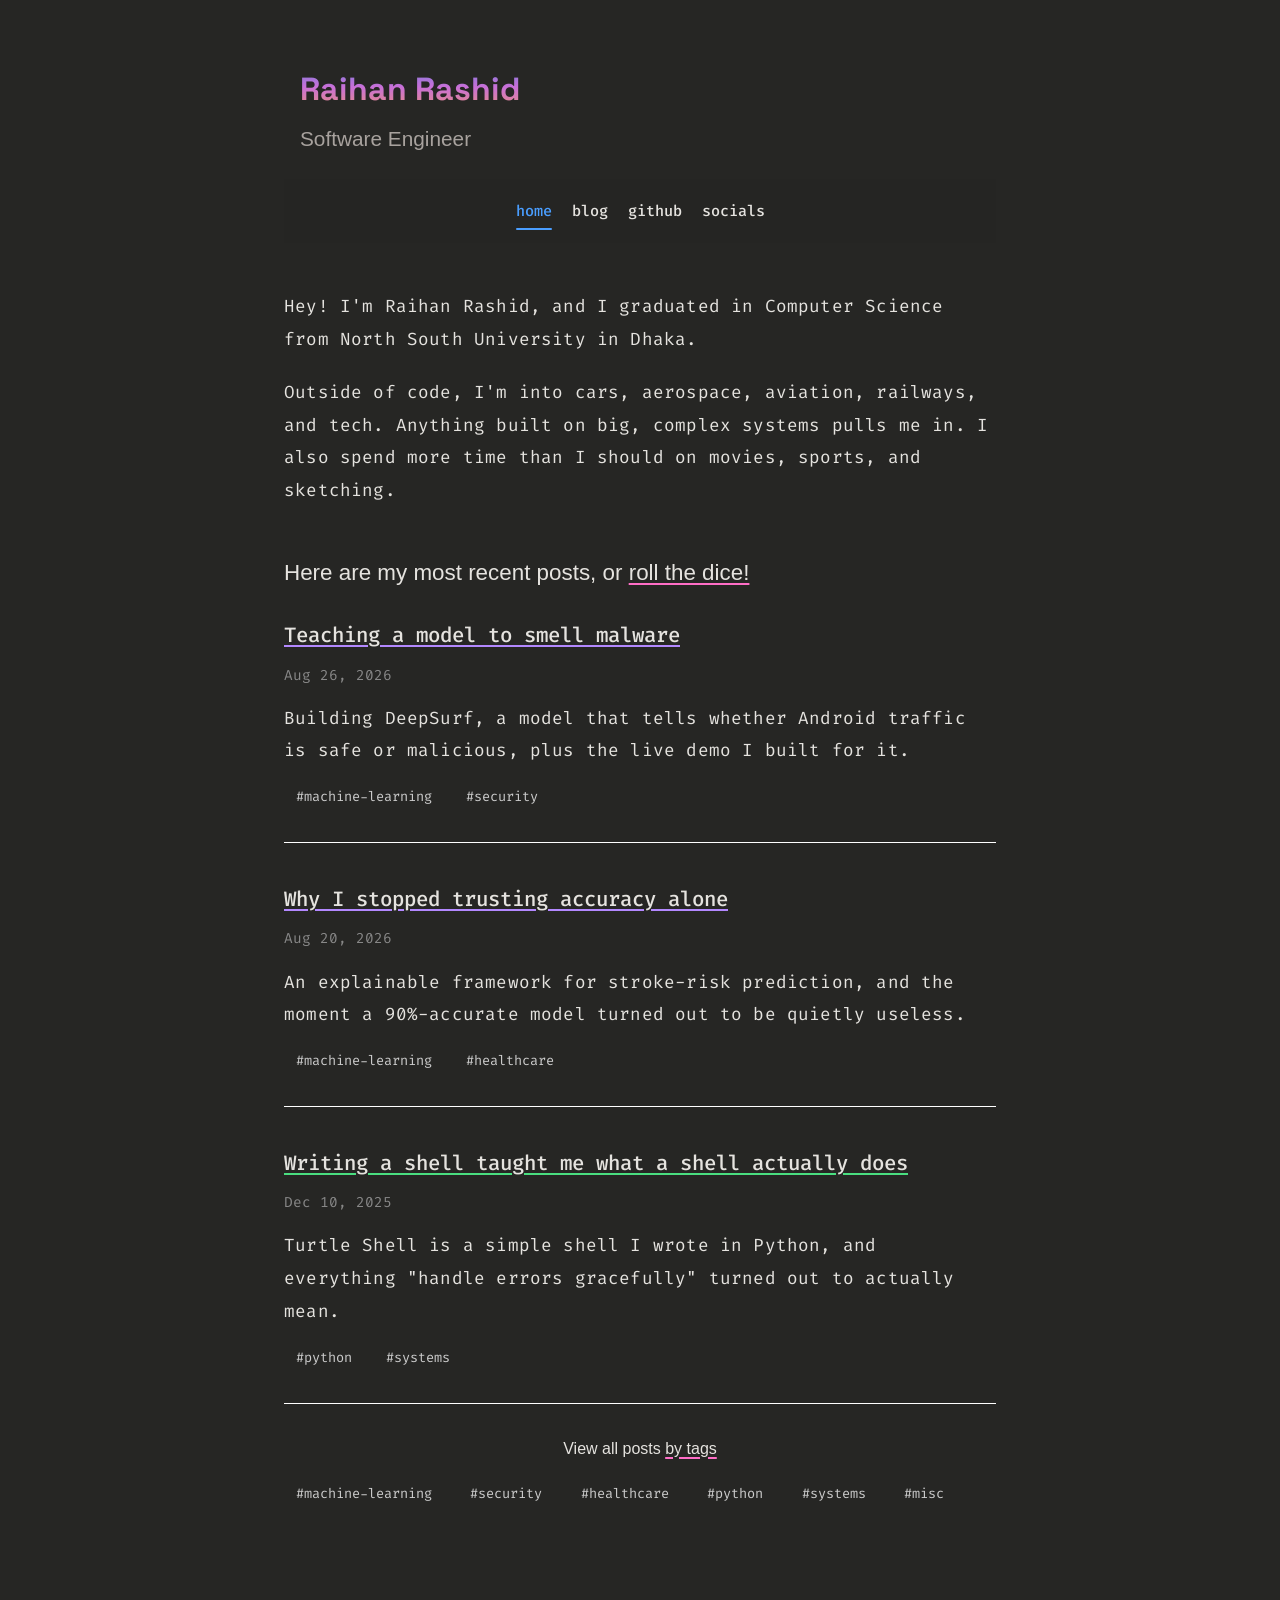
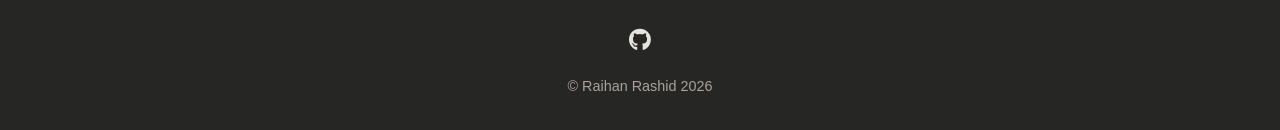
==== commit e8bd107f: "Fix random-post link, soften headings, add post subheadings and links" ====
--- a/index.html
+++ b/index.html
@@ -5,10 +5,10 @@
   <meta name="viewport" content="width=device-width, initial-scale=1.0, viewport-fit=cover">
   <title>Raihan Rashid</title>
 
-  <link rel="preload" href="styles.css?v=5.9" as="style">
-  <link rel="preload" href="script.js?v=5.9" as="script">
+  <link rel="preload" href="styles.css?v=6.1" as="style">
+  <link rel="preload" href="script.js?v=6.1" as="script">
 
-  <link rel="stylesheet" href="styles.css?v=5.9">
+  <link rel="stylesheet" href="styles.css?v=6.1">
   <link rel="stylesheet" href="https://cdnjs.cloudflare.com/ajax/libs/font-awesome/6.5.0/css/all.min.css">
   <link rel="preconnect" href="https://fonts.googleapis.com">
   <link rel="preconnect" href="https://fonts.gstatic.com" crossorigin>
@@ -19,17 +19,17 @@
   <meta name="color-scheme" content="dark">
   <meta name="theme-color" content="#262624">
 
-  <meta name="description" content="Raihan Rashid — a software engineer from Dhaka building projects in machine learning, security, and systems programming.">
+  <meta name="description" content="Raihan Rashid is a software engineer from Dhaka building projects in machine learning, security, and systems programming.">
 
   <meta property="og:title" content="Raihan Rashid">
-  <meta property="og:description" content="Raihan Rashid — a software engineer from Dhaka building projects in machine learning, security, and systems programming.">
+  <meta property="og:description" content="Raihan Rashid is a software engineer from Dhaka building projects in machine learning, security, and systems programming.">
   <meta property="og:type" content="website">
   <meta property="og:url" content="https://rashidraihan.github.io/">
   <meta property="og:image" content="https://rashidraihan.github.io/images/projects/deepsurf.png">
 
   <meta name="twitter:card" content="summary_large_image">
   <meta name="twitter:title" content="Raihan Rashid">
-  <meta name="twitter:description" content="Raihan Rashid — a software engineer from Dhaka building projects in machine learning, security, and systems programming.">
+  <meta name="twitter:description" content="Raihan Rashid is a software engineer from Dhaka building projects in machine learning, security, and systems programming.">
   <meta name="twitter:image" content="https://rashidraihan.github.io/images/projects/deepsurf.png">
 
   <meta name="format-detection" content="telephone=no">
@@ -65,15 +65,17 @@
     <main>
       <div class="intro">
         <p>Hey! I'm Raihan Rashid, and I graduated in Computer Science from North South University in Dhaka.</p>
-        <p>Outside of code, I'm into aerospace, aviation, railways, and defense tech — pretty much anything built on big, complex systems pulls me in. I also spend more time than I should on Marvel movies, football, and mental math.</p>
+        <p>Outside of code, I'm into cars, aerospace, aviation, railways, and tech. Anything built on big, complex systems pulls me in. I also spend more time than I should on movies, sports, and sketching.</p>
       </div>
+
+      <h2 class="section-title">Here are my most recent posts, or <a href="#" data-random-post class="rc-underline">roll the dice!</a></h2>
 
       <div class="post-list">
         <div class="post-item">
           <a href="blog/deepsurf.html" class="post-item-link">
             <h3 class="post-item-title rc-underline">Teaching a model to smell malware</h3>
             <p class="post-item-date">Aug 26, 2026</p>
-            <p class="post-item-excerpt">Building DeepSurf — an ensemble model that classifies Android network traffic as benign or malicious, and the live demo I built around it.</p>
+            <p class="post-item-excerpt">Building DeepSurf, a model that tells whether Android traffic is safe or malicious, plus the live demo I built for it.</p>
           </a>
           <div class="post-item-tags">
             <a href="blog.html?tag=machine-learning" class="tag">#machine-learning</a>
@@ -97,7 +99,7 @@
           <a href="blog/turtle-shell.html" class="post-item-link">
             <h3 class="post-item-title rc-underline">Writing a shell taught me what a shell actually does</h3>
             <p class="post-item-date">Dec 10, 2025</p>
-            <p class="post-item-excerpt">Turtle Shell, a Unix-like shell I wrote in Python — and everything "handle errors gracefully" turned out to actually mean.</p>
+            <p class="post-item-excerpt">Turtle Shell is a simple shell I wrote in Python, and everything "handle errors gracefully" turned out to actually mean.</p>
           </a>
           <div class="post-item-tags">
             <a href="blog.html?tag=python" class="tag">#python</a>
@@ -122,6 +124,6 @@
     <p>&copy; Raihan Rashid 2026</p>
   </footer>
 
-  <script src="script.js?v=5.9"></script>
+  <script src="script.js?v=6.1"></script>
 </body>
 </html>
--- a/styles.css
+++ b/styles.css
@@ -170,11 +170,12 @@
   margin-bottom: 3rem;
   font-family: 'Fira Code', monospace;
   font-size: 1.1rem;
-  line-height: 1.75;
+  line-height: 1.85;
+  letter-spacing: 0.01em;
 }
 
 .intro p {
-  margin-bottom: 1.1rem;
+  margin-bottom: 1.3rem;
 }
 
 /* Homepage post teaser */
@@ -323,12 +324,12 @@
 .post-list {
   display: flex;
   flex-direction: column;
-  gap: 2rem;
+  gap: 2.5rem;
   margin-bottom: 2rem;
 }
 
 .post-item {
-  padding-bottom: 1.5rem;
+  padding-bottom: 2rem;
   border-bottom: 1px solid var(--line);
 }
 
@@ -339,36 +340,42 @@
 }
 
 .post-item-title {
-  font-size: 1.25rem;
-  font-weight: 600;
-  margin-bottom: 0.35rem;
+  font-family: 'Fira Code', monospace;
+  font-size: 1.3rem;
+  font-weight: 500;
+  line-height: 1.6;
+  margin-bottom: 0.7rem;
 }
 
 .post-item-date {
   font-family: 'Fira Code', monospace;
   color: #888;
-  font-size: 0.85rem;
-  margin-bottom: 0.75rem;
+  font-size: 0.9rem;
+  margin-bottom: 1rem;
 }
 
 .post-item-excerpt {
-  color: #aaa;
-  margin-bottom: 0.75rem;
+  font-family: 'Fira Code', monospace;
+  color: var(--dark-text);
+  font-size: 1.1rem;
+  line-height: 1.85;
+  letter-spacing: 0.01em;
+  margin-bottom: 1rem;
 }
 
 .post-item-tags {
   display: flex;
-  gap: 0.5rem;
+  gap: 0.6rem;
   flex-wrap: wrap;
-  margin-top: 0.5rem;
+  margin-top: 0.75rem;
 }
 
 /* Single blog post */
 .post-title {
-  font-size: 2rem;
-  font-weight: 700;
+  font-size: 2.1rem;
+  font-weight: 600;
   margin-bottom: 0.5rem;
-  line-height: 1.3;
+  line-height: 1.4;
 }
 
 .post-date {
@@ -392,16 +399,19 @@
 }
 
 .post h2 {
-  font-size: 1.4rem;
-  font-weight: 600;
-  margin: 2rem 0 1rem;
+  font-family: 'Fira Code', monospace;
+  font-size: 1.3rem;
+  font-weight: 500;
+  color: #999;
+  margin: 2.5rem 0 1.1rem;
 }
 
 .post p {
-  margin-bottom: 1.3rem;
-  font-family: 'Fira Code', monospace;
-  font-size: 1.05rem;
-  line-height: 1.75;
+  margin-bottom: 1.4rem;
+  font-family: 'Fira Code', monospace;
+  font-size: 1.1rem;
+  line-height: 1.85;
+  letter-spacing: 0.01em;
 }
 
 .post code {
--- a/styles.css
+++ b/styles.css
@@ -170,11 +170,12 @@
   margin-bottom: 3rem;
   font-family: 'Fira Code', monospace;
   font-size: 1.1rem;
-  line-height: 1.75;
+  line-height: 1.85;
+  letter-spacing: 0.01em;
 }
 
 .intro p {
-  margin-bottom: 1.1rem;
+  margin-bottom: 1.3rem;
 }
 
 /* Homepage post teaser */
@@ -323,12 +324,12 @@
 .post-list {
   display: flex;
   flex-direction: column;
-  gap: 2rem;
+  gap: 2.5rem;
   margin-bottom: 2rem;
 }
 
 .post-item {
-  padding-bottom: 1.5rem;
+  padding-bottom: 2rem;
   border-bottom: 1px solid var(--line);
 }
 
@@ -339,36 +340,42 @@
 }
 
 .post-item-title {
-  font-size: 1.25rem;
-  font-weight: 600;
-  margin-bottom: 0.35rem;
+  font-family: 'Fira Code', monospace;
+  font-size: 1.3rem;
+  font-weight: 500;
+  line-height: 1.6;
+  margin-bottom: 0.7rem;
 }
 
 .post-item-date {
   font-family: 'Fira Code', monospace;
   color: #888;
-  font-size: 0.85rem;
-  margin-bottom: 0.75rem;
+  font-size: 0.9rem;
+  margin-bottom: 1rem;
 }
 
 .post-item-excerpt {
-  color: #aaa;
-  margin-bottom: 0.75rem;
+  font-family: 'Fira Code', monospace;
+  color: var(--dark-text);
+  font-size: 1.1rem;
+  line-height: 1.85;
+  letter-spacing: 0.01em;
+  margin-bottom: 1rem;
 }
 
 .post-item-tags {
   display: flex;
-  gap: 0.5rem;
+  gap: 0.6rem;
   flex-wrap: wrap;
-  margin-top: 0.5rem;
+  margin-top: 0.75rem;
 }
 
 /* Single blog post */
 .post-title {
-  font-size: 2rem;
-  font-weight: 700;
+  font-size: 2.1rem;
+  font-weight: 600;
   margin-bottom: 0.5rem;
-  line-height: 1.3;
+  line-height: 1.4;
 }
 
 .post-date {
@@ -392,16 +399,19 @@
 }
 
 .post h2 {
-  font-size: 1.4rem;
-  font-weight: 600;
-  margin: 2rem 0 1rem;
+  font-family: 'Fira Code', monospace;
+  font-size: 1.3rem;
+  font-weight: 500;
+  color: #999;
+  margin: 2.5rem 0 1.1rem;
 }
 
 .post p {
-  margin-bottom: 1.3rem;
-  font-family: 'Fira Code', monospace;
-  font-size: 1.05rem;
-  line-height: 1.75;
+  margin-bottom: 1.4rem;
+  font-family: 'Fira Code', monospace;
+  font-size: 1.1rem;
+  line-height: 1.85;
+  letter-spacing: 0.01em;
 }
 
 .post code {
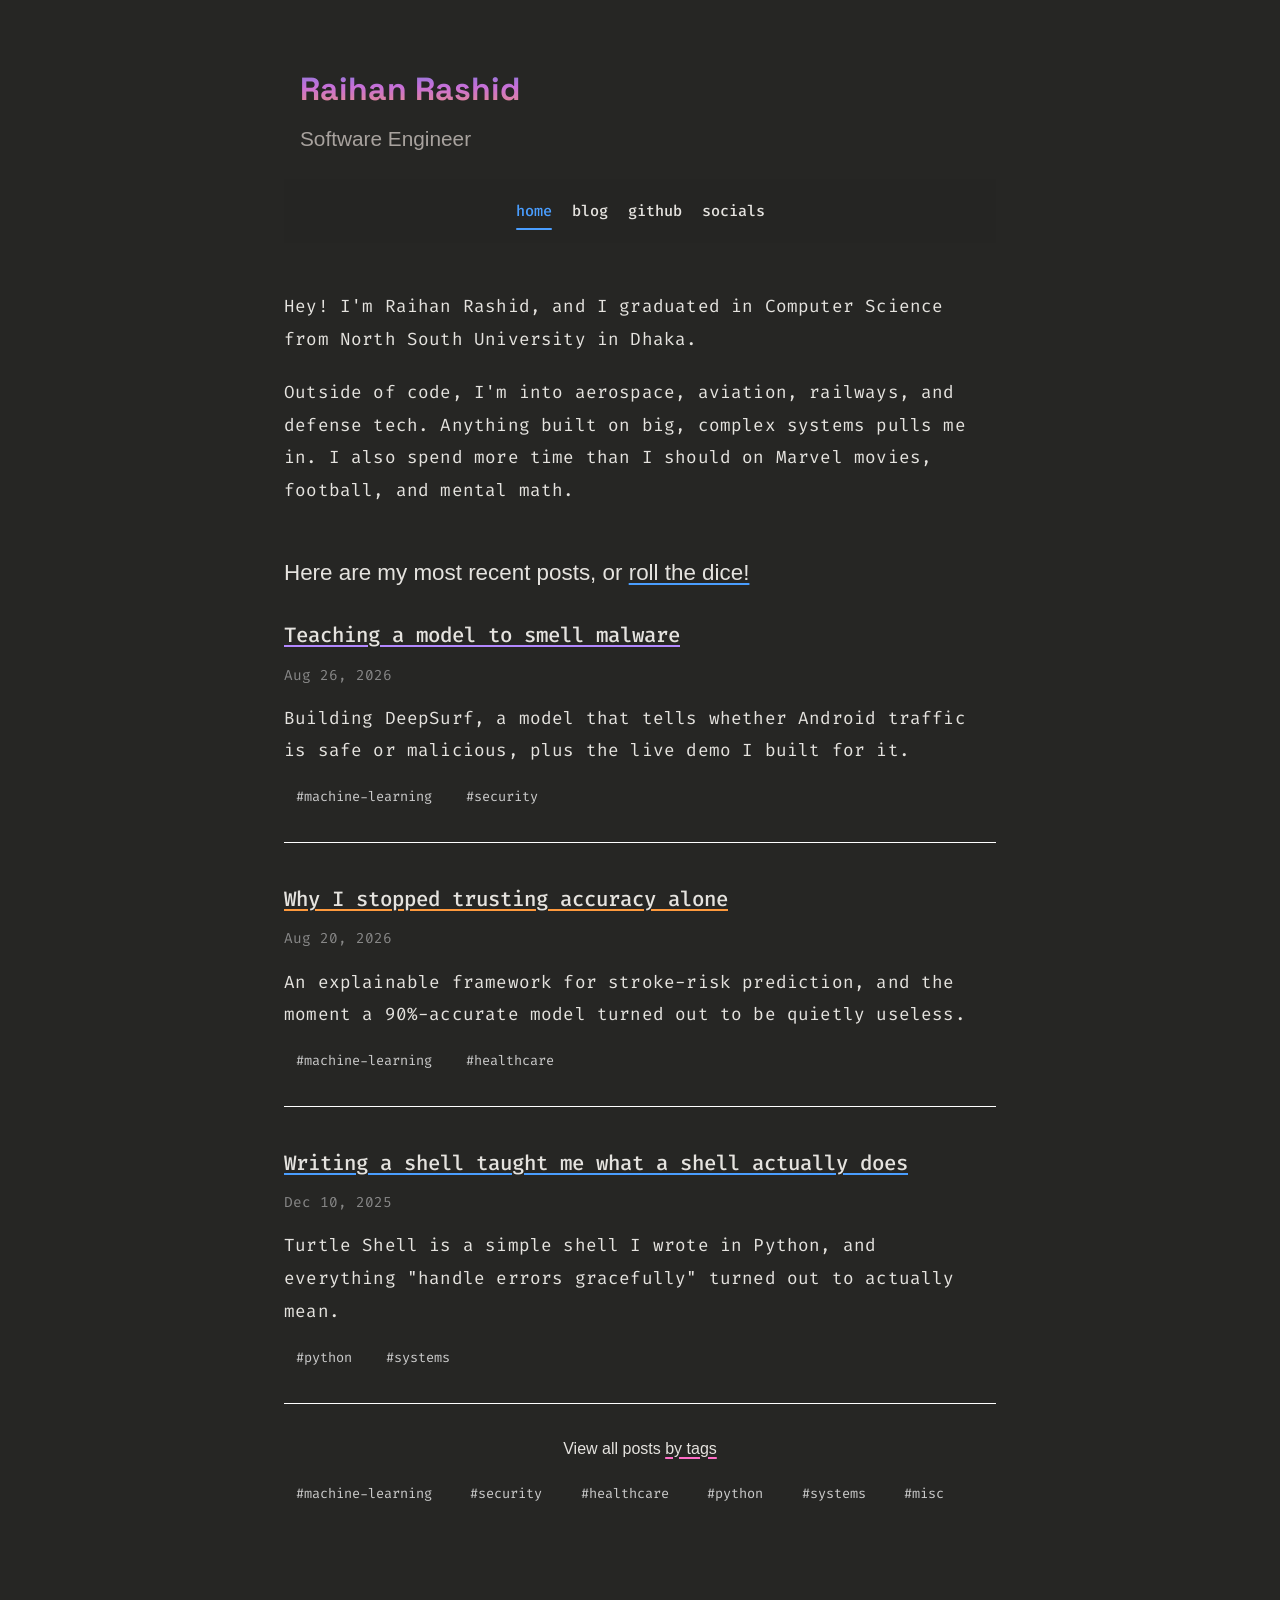
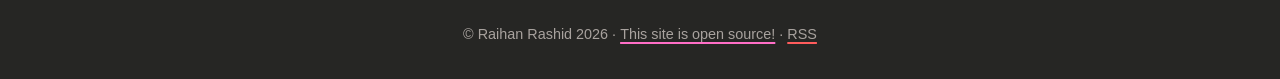
==== commit f3a9d236: "Add styled RSS feed preview with personal summary and back-links" ====
--- a/index.html
+++ b/index.html
@@ -5,10 +5,10 @@
   <meta name="viewport" content="width=device-width, initial-scale=1.0, viewport-fit=cover">
   <title>Raihan Rashid</title>
 
-  <link rel="preload" href="styles.css?v=6.1" as="style">
-  <link rel="preload" href="script.js?v=6.1" as="script">
+  <link rel="preload" href="styles.css?v=6.2" as="style">
+  <link rel="preload" href="script.js?v=6.2" as="script">
 
-  <link rel="stylesheet" href="styles.css?v=6.1">
+  <link rel="stylesheet" href="styles.css?v=6.2">
   <link rel="stylesheet" href="https://cdnjs.cloudflare.com/ajax/libs/font-awesome/6.5.0/css/all.min.css">
   <link rel="preconnect" href="https://fonts.googleapis.com">
   <link rel="preconnect" href="https://fonts.gstatic.com" crossorigin>
@@ -33,6 +33,7 @@
   <meta name="twitter:image" content="https://rashidraihan.github.io/images/projects/deepsurf.png">
 
   <meta name="format-detection" content="telephone=no">
+  <link rel="alternate" type="application/rss+xml" title="Raihan Rashid's Blog" href="rss.xml">
 </head>
 <body class="dark">
   <svg width="0" height="0" style="position:absolute">
@@ -65,7 +66,7 @@
     <main>
       <div class="intro">
         <p>Hey! I'm Raihan Rashid, and I graduated in Computer Science from North South University in Dhaka.</p>
-        <p>Outside of code, I'm into cars, aerospace, aviation, railways, and tech. Anything built on big, complex systems pulls me in. I also spend more time than I should on movies, sports, and sketching.</p>
+        <p>Outside of code, I'm into aerospace, aviation, railways, and defense tech. Anything built on big, complex systems pulls me in. I also spend more time than I should on Marvel movies, football, and mental math.</p>
       </div>
 
       <h2 class="section-title">Here are my most recent posts, or <a href="#" data-random-post class="rc-underline">roll the dice!</a></h2>
@@ -120,10 +121,10 @@
   </div>
 
   <footer>
-    <a href="https://github.com/rashidraihan/rashidraihan.github.io" target="_blank" class="footer-github"><i class="fab fa-github"></i></a>
-    <p>&copy; Raihan Rashid 2026</p>
+    <!-- <a href="https://github.com/rashidraihan/rashidraihan.github.io" target="_blank" class="footer-github" aria-label="View source on GitHub"><i class="fab fa-github"></i></a> -->
+    <p>&copy; Raihan Rashid 2026 &middot; <a href="https://github.com/rashidraihan/rashidraihan.github.io" target="_blank" class="rc-underline">This site is open source!</a> &middot; <a href="rss.xml" class="rc-underline">RSS</a></p>
   </footer>
 
-  <script src="script.js?v=6.1"></script>
+  <script src="script.js?v=6.2"></script>
 </body>
 </html>
